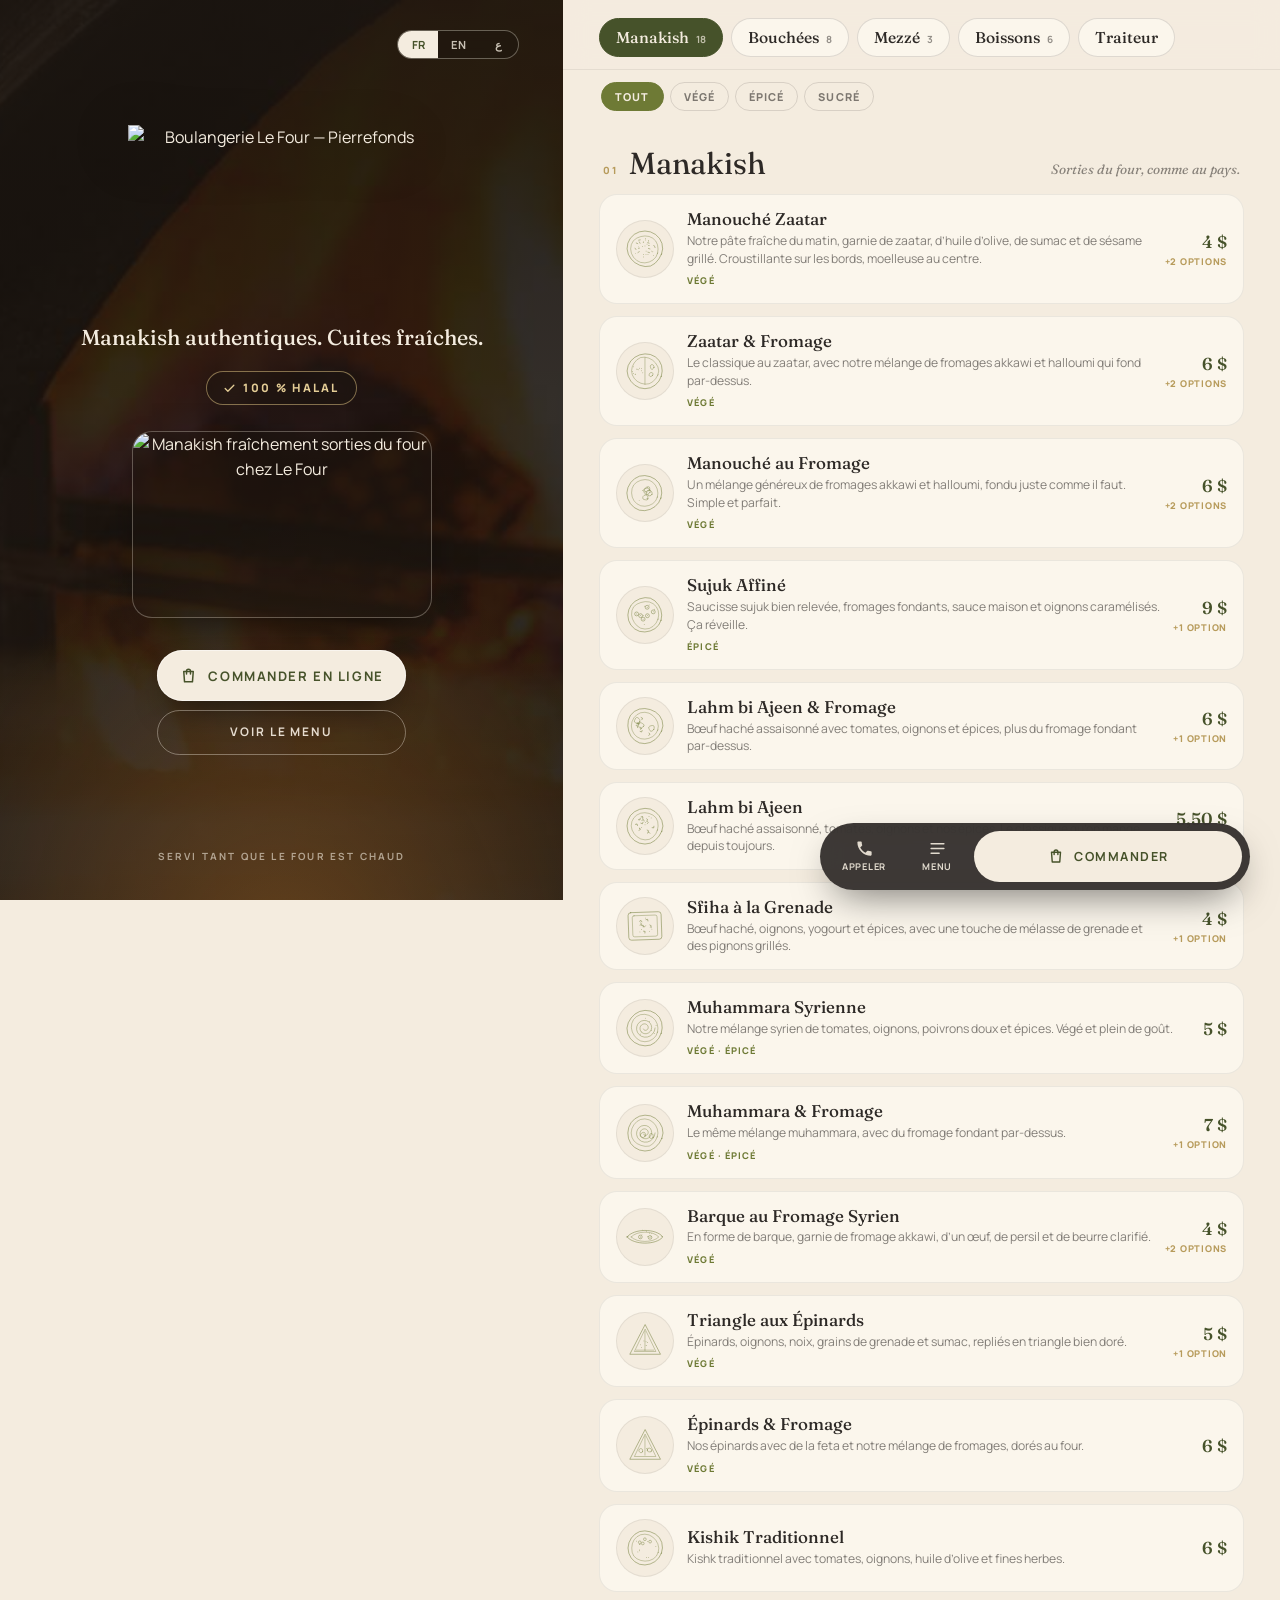
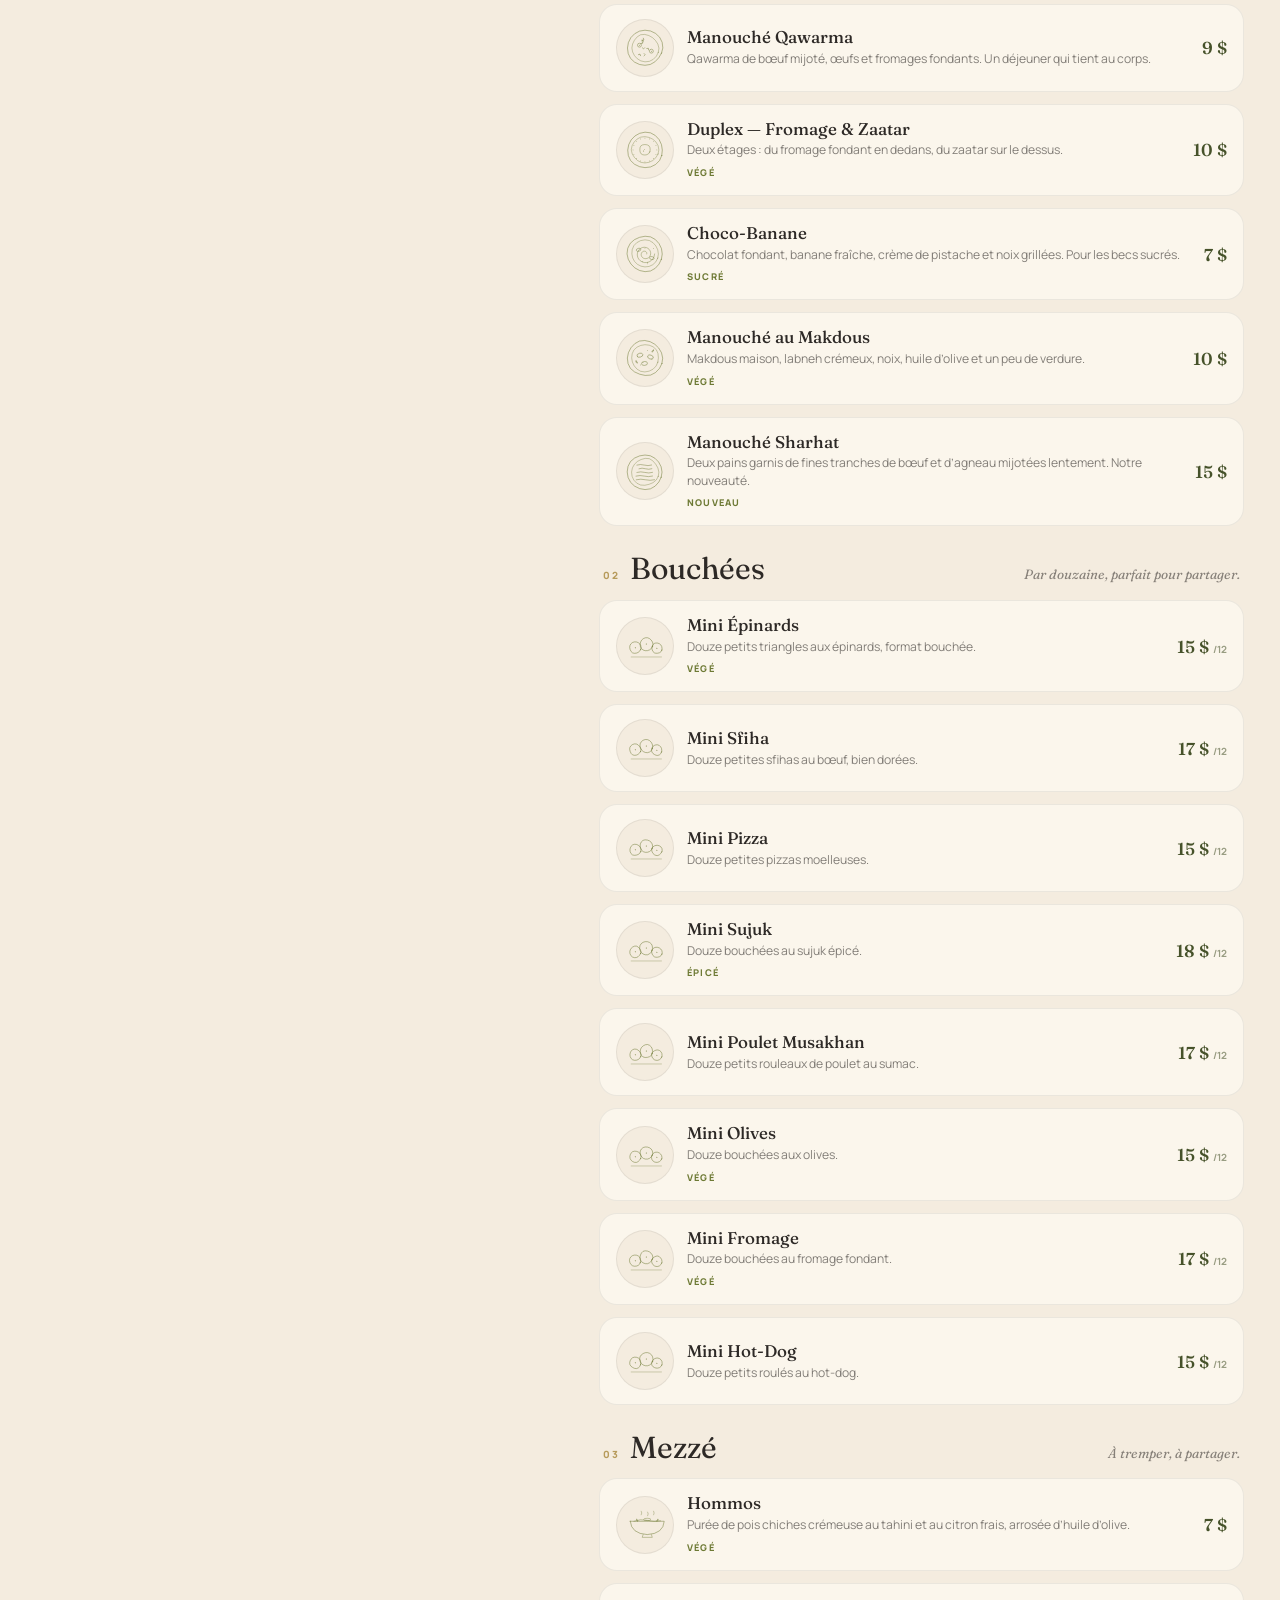
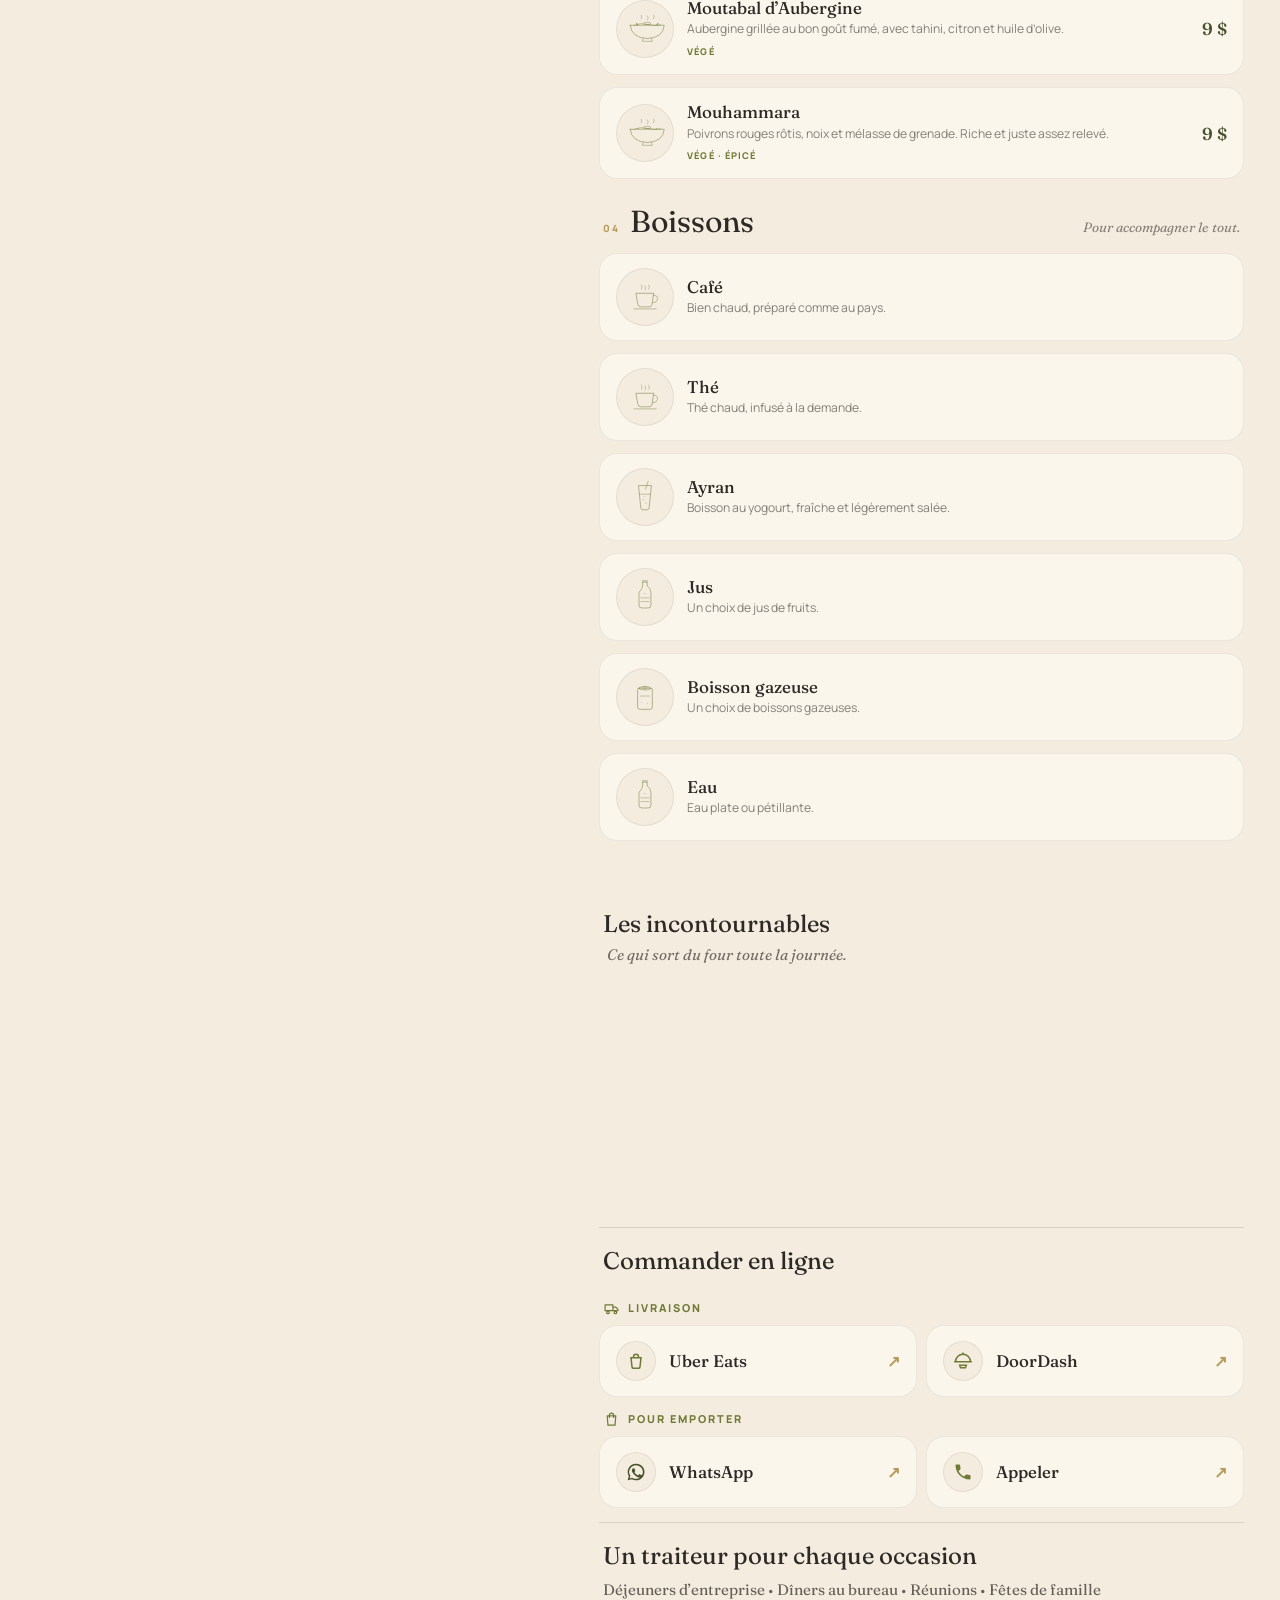
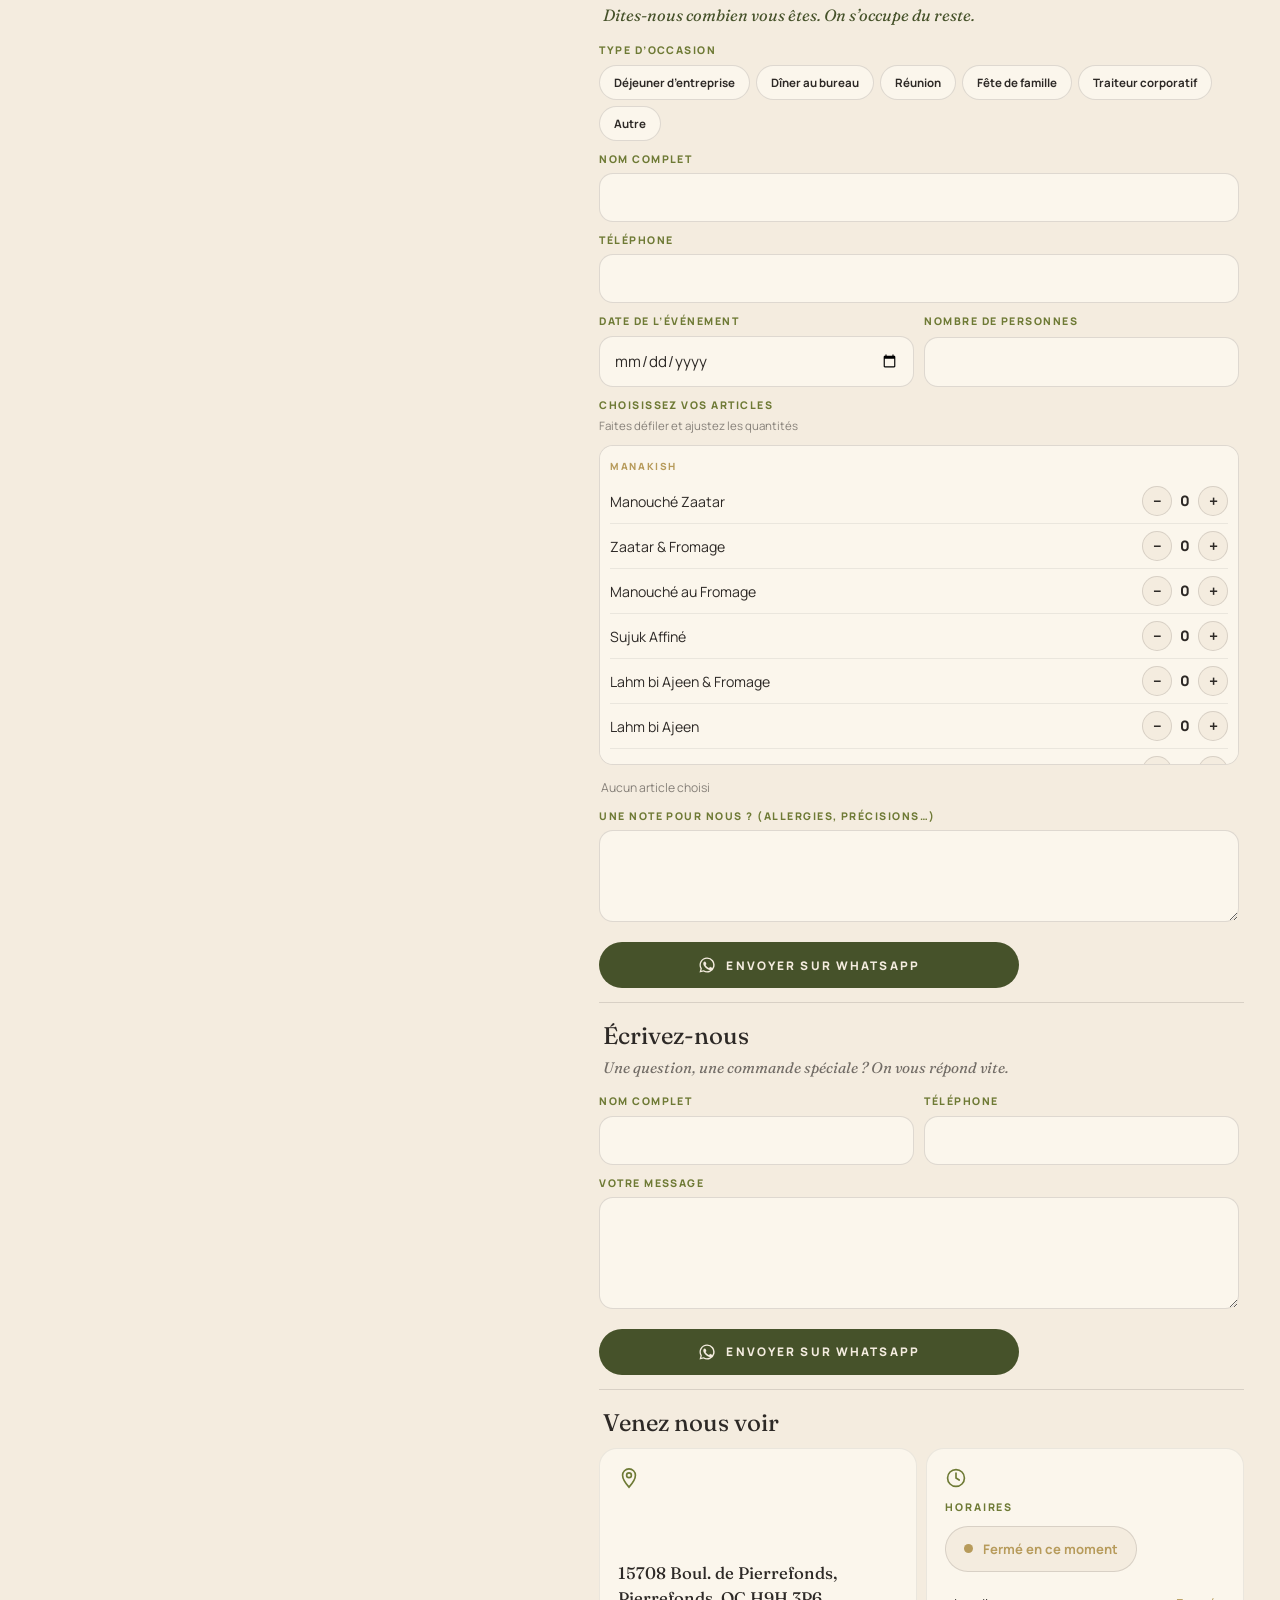
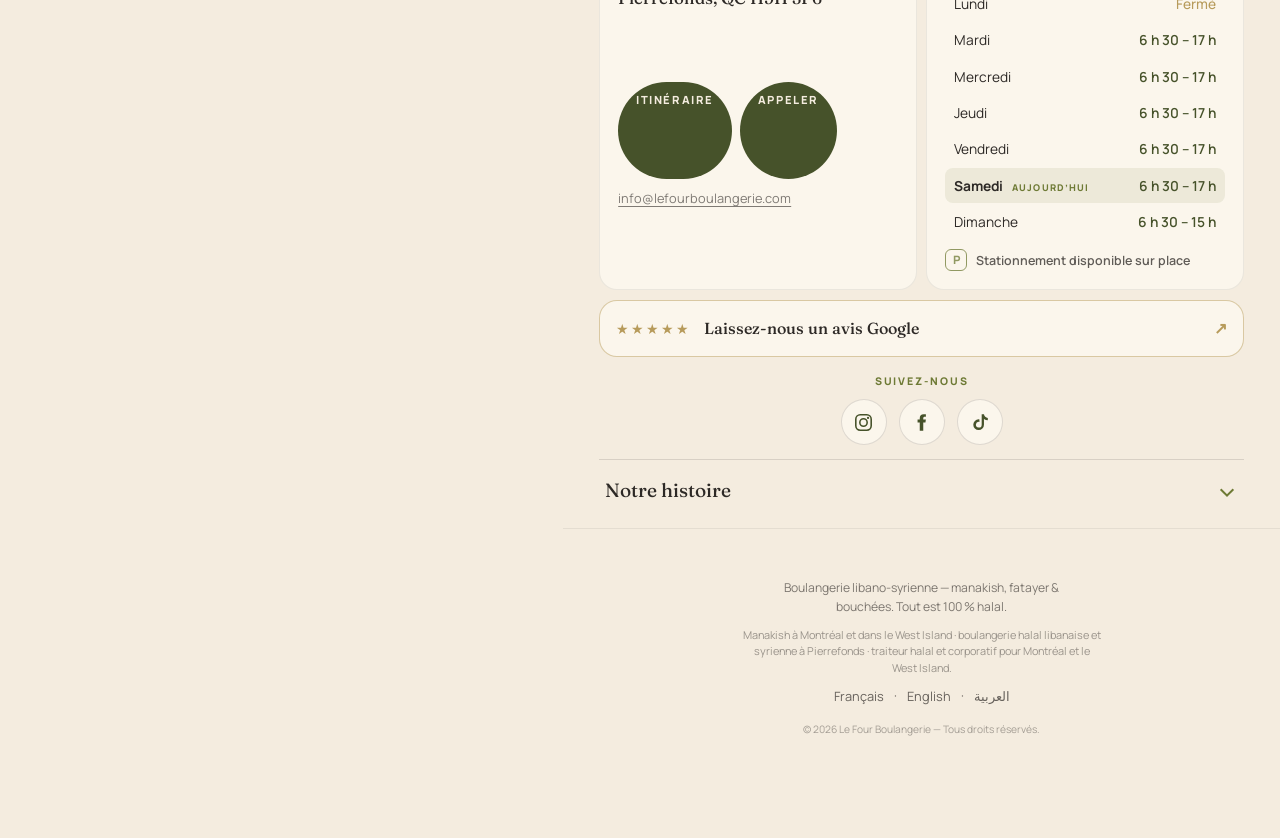
==== index.html @ df81ad2e "Meta Business domain-verification tag in the served HTML Meme regle que Search Console : Meta refuse" ====
<!DOCTYPE html>
<html lang="fr" dir="ltr">
<head>
  <meta charset="UTF-8">
  <meta name="viewport" content="width=device-width, initial-scale=1.0, viewport-fit=cover">
  <title>Le Four — Boulangerie libanaise-syrienne à Pierrefonds | Manakish &amp; traiteur halal</title>
  <meta name="description" content="Boulangerie Le Four à Pierrefonds (West Island, Montréal) : manakish, fatayer, bouchées et mezzé 100 % halal, faits frais chaque matin. Livraison, pour emporter et service traiteur.">
  <meta name="keywords" content="Manakish Montreal, Manakish West Island, Halal bakery Montreal, Lebanese bakery Pierrefonds, Syrian bakery Montreal, Halal catering Montreal, Corporate catering West Island, boulangerie Pierrefonds, manakish Montréal, fatayer, traiteur libanais Montréal, Le Four">
  <!-- Search Console : la balise doit etre dans le HTML servi. Google ne
       lit pas celle que analytics.js ajoute apres le chargement, donc le
       champ du tableau de bord seul ne suffit pas a la verification. -->
  <meta name="google-site-verification" content="_HxnB2QUlFqgjOn_-85fN-OSNOaRL5X5xx-gVhT_ZiU">
  <!-- Meta Business : meme regle que Search Console, la balise doit etre
       dans le HTML servi (Meta refuse une balise ajoutee par JavaScript). -->
  <meta name="facebook-domain-verification" content="uht2gpt8ka6ha6gbbum2ibsple36bp">
  <link rel="canonical" href="https://lefourboulangerie.com/">
  <link rel="alternate" hreflang="fr-CA" href="https://lefourboulangerie.com/">
  <link rel="alternate" hreflang="en-CA" href="https://lefourboulangerie.com/en">
  <link rel="alternate" hreflang="ar" href="https://lefourboulangerie.com/ar">
  <link rel="alternate" hreflang="x-default" href="https://lefourboulangerie.com/">

  <!-- Open Graph / partage social (WhatsApp, Facebook, Messenger…) -->
  <meta property="og:type" content="restaurant.restaurant">
  <meta property="og:site_name" content="Boulangerie Le Four">
  <meta property="og:locale" content="fr_CA">
  <meta property="og:locale:alternate" content="en_CA">
  <meta property="og:locale:alternate" content="ar_AR">
  <meta property="og:url" content="https://lefourboulangerie.com/">
  <meta property="og:title" content="Le Four — Boulangerie libanaise-syrienne à Pierrefonds">
  <meta property="og:description" content="Manakish, fatayer et bouchées 100 % halal, faits frais chaque matin. Livraison, pour emporter et traiteur.">
  <meta property="og:image" content="https://lefourboulangerie.com/assets/og-cover.jpg">
  <meta property="og:image:width" content="1200">
  <meta property="og:image:height" content="630">
  <meta property="og:image:alt" content="Boulangerie Le Four — Pierrefonds">
  <meta name="twitter:card" content="summary_large_image">
  <meta name="twitter:title" content="Le Four — Boulangerie libanaise-syrienne à Pierrefonds">
  <meta name="twitter:description" content="Manakish, fatayer et bouchées 100 % halal. Livraison, pour emporter et traiteur.">
  <meta name="twitter:image" content="https://lefourboulangerie.com/assets/og-cover.jpg">

  <meta name="theme-color" content="#211B16">
  <link rel="icon" type="image/png" href="assets/logo_rollpin.png">
  <link rel="apple-touch-icon" href="assets/logo_rollpin.png">
  <link rel="preconnect" href="https://fonts.googleapis.com">
  <link rel="preconnect" href="https://fonts.gstatic.com" crossorigin>
  <link rel="preload" as="image" href="assets/tex_fire.jpg" fetchpriority="high">
  <link rel="preload" as="style" href="https://fonts.googleapis.com/css2?family=Fraunces:ital,opsz,wght@0,9..144,340..600;1,9..144,340..500&family=Manrope:wght@400;600;800&display=optional">
  <link id="fontLatin" rel="stylesheet" media="print" onload="this.media='all'" href="https://fonts.googleapis.com/css2?family=Fraunces:ital,opsz,wght@0,9..144,340..600;1,9..144,340..500&family=Manrope:wght@400;600;800&display=optional">
  <noscript><link rel="stylesheet" href="https://fonts.googleapis.com/css2?family=Fraunces:ital,opsz,wght@0,9..144,340..600;1,9..144,340..500&family=Manrope:wght@400;600;800&display=optional"></noscript>
  <link rel="stylesheet" href="css/style.css">

  <!-- Données structurées — commerce local (Google Business Profile) -->
  <script type="application/ld+json" id="ldBusiness">
  {
    "@context": "https://schema.org",
    "@type": "Bakery",
    "@id": "https://lefourboulangerie.com/#business",
    "name": "Boulangerie Le Four",
    "alternateName": "Bakery Le Four",
    "description": "Boulangerie libanaise-syrienne à Pierrefonds : manakish, fatayer, bouchées et mezzé 100 % halal.",
    "url": "https://lefourboulangerie.com/",
    "telephone": "+1-514-624-3330",
    "email": "info@lefourboulangerie.com",
    "image": "https://lefourboulangerie.com/assets/og-cover.jpg",
    "logo": "https://lefourboulangerie.com/assets/logo_full.png",
    "priceRange": "$",
    "keywords": "Manakish Montreal, Manakish West Island, Halal bakery Montreal, Lebanese bakery Pierrefonds, Syrian bakery Montreal, Halal catering Montreal, Corporate catering West Island",
    "servesCuisine": ["Lebanese", "Syrian", "Middle Eastern", "Bakery"],
    "currenciesAccepted": "CAD",
    "address": {
      "@type": "PostalAddress",
      "streetAddress": "15708 Boulevard de Pierrefonds",
      "addressLocality": "Pierrefonds",
      "addressRegion": "QC",
      "postalCode": "H9H 3P6",
      "addressCountry": "CA"
    },
    "areaServed": [
      { "@type": "City", "name": "Pierrefonds" },
      { "@type": "Place", "name": "West Island" },
      { "@type": "City", "name": "Montréal" }
    ],
    "openingHoursSpecification": [
      { "@type": "OpeningHoursSpecification", "dayOfWeek": ["Tuesday","Wednesday","Thursday","Friday","Saturday"], "opens": "06:30", "closes": "17:00" },
      { "@type": "OpeningHoursSpecification", "dayOfWeek": ["Sunday"], "opens": "06:30", "closes": "15:00" }
    ],
    "hasMenu": "https://lefourboulangerie.com/",
    "sameAs": [
      "https://www.instagram.com/lefourboulangerie/",
      "https://www.facebook.com/boulangerielefour/",
      "https://www.tiktok.com/@lefourboulangerie"
    ]
  }
  </script>

  <script src="js/analytics.js" defer></script>
</head>
<body data-lang="fr">

  <div class="app">

    <!-- ═══════ the oven cover ═══════ -->
    <aside class="cover">
      <div class="cover-bg" aria-hidden="true"></div>
      <div class="embers" aria-hidden="true">
        <i></i><i></i><i></i><i></i><i></i><i></i><i></i><i></i><i></i><i></i><i></i><i></i><i></i><i></i>
      </div>
      <div class="cover-top">
        <span></span>
        <div class="lang-switch" role="group" aria-label="Langue">
          <button data-setlang="fr" class="is-active" lang="fr">FR</button>
          <button data-setlang="en" lang="en">EN</button>
          <button data-setlang="ar" lang="ar">ع</button>
        </div>
      </div>
      <div class="cover-main">
        <h1 class="visually-hidden">Boulangerie Le Four — manakish et fatayer halal à Pierrefonds, West Island (Montréal)</h1>
        <img src="/_vercel/image?url=%2Fassets%2Flogo_full_ivory.png&w=400&q=80" srcset="/_vercel/image?url=%2Fassets%2Flogo_full_ivory.png&w=256&q=80 256w, /_vercel/image?url=%2Fassets%2Flogo_full_ivory.png&w=400&q=80 400w, /_vercel/image?url=%2Fassets%2Flogo_full_ivory.png&w=640&q=80 640w" sizes="(min-width: 1334px) 320px, (min-width: 1020px) 24vw, (min-width: 404px) 210px, 52vw" alt="Boulangerie Le Four — Pierrefonds" class="cover-logo" width="660" height="381" fetchpriority="high" decoding="async">

        <!-- la promesse, juste sous le rouleau du logo -->
        <p class="hero-line1" data-i18n="heroTag1">Manakish authentiques. Cuites fraîches.</p>
        <p class="halal"><svg viewBox="0 0 24 24" aria-hidden="true"><path d="M20 6L9 17l-5-5" fill="none" stroke="currentColor" stroke-width="2.4" stroke-linecap="round" stroke-linejoin="round"/></svg><span data-i18n="heroTag2">100 % halal</span></p>

        <!-- les manakish qui sortent du four -->
        <figure class="hero-shot" id="heroShot">
          <img id="heroShotImg" alt="Manakish fraîchement sorties du four chez Le Four" loading="eager" decoding="async">
        </figure>

        <div class="cover-btns">
          <button type="button" class="cta cta--primary" id="orderOpen">
            <svg viewBox="0 0 24 24" aria-hidden="true"><path d="M6 7h12l-1 13H7L6 7z" fill="none" stroke="currentColor" stroke-width="1.9" stroke-linejoin="round"/><path d="M9.5 10V6.5a2.5 2.5 0 0 1 5 0V10" fill="none" stroke="currentColor" stroke-width="1.9" stroke-linecap="round"/></svg>
            <b data-i18n="orderOnline">Commander en ligne</b>
          </button>
          <a href="#menu" class="cta cta--quiet" data-track="view_menu">
            <b data-i18n="viewMenu">Voir le menu</b>
          </a>
        </div>
      </div>
      <div class="cover-foot">
        <img src="/_vercel/image?url=%2Fassets%2Flogo_rollpin_ivory.png&w=256&q=80" srcset="/_vercel/image?url=%2Fassets%2Flogo_rollpin_ivory.png&w=128&q=80 128w, /_vercel/image?url=%2Fassets%2Flogo_rollpin_ivory.png&w=256&q=80 256w" sizes="107px" alt="" class="cover-pin" width="420" height="55" loading="lazy" decoding="async">
        <p data-i18n="carteNote">Servi tant que le four est chaud</p>
      </div>
    </aside>

    <!-- ═══════ menu panel ═══════ -->
    <div class="panel">
      <nav class="tabs" id="tabs" aria-label="Catégories"></nav>
      <div class="filters" id="filters" role="group" aria-label="Filtres"></div>
      <main id="menu"></main>

    <!-- ═══════ photos appétissantes (accueil) ═══════ -->
    <section class="featured" id="featured">
      <h2 class="sec-title" data-i18n="featuredTitle">Les incontournables</h2>
      <p class="cat-note" data-i18n="featuredSub">Ce qui sort du four toute la journée.</p>
      <div class="feat-strip" id="featStrip"></div>
    </section>

    <!-- ═══════ order / delivery ═══════ -->
    <section class="order" id="order">
      <h2 class="sec-title" data-i18n="orderTitle">Commander en ligne</h2>
      <p class="og-label"><svg viewBox="0 0 24 24" aria-hidden="true"><path d="M3 7h11v8H3zM14 10h4l3 3v2h-7z" fill="none" stroke="currentColor" stroke-width="1.7" stroke-linejoin="round"/><circle cx="7" cy="17.5" r="1.8" fill="none" stroke="currentColor" stroke-width="1.7"/><circle cx="17.5" cy="17.5" r="1.8" fill="none" stroke="currentColor" stroke-width="1.7"/></svg><span data-i18n="delivery">Livraison</span></p>
      <div class="order-grid">
        <a class="obtn" id="lnkUber" target="_blank" rel="noopener" data-track="uber_eats_click">
          <span class="obtn-ic" aria-hidden="true"><svg viewBox="0 0 24 24"><path d="M6 8h12l-1.2 11a2 2 0 0 1-2 1.8H9.2a2 2 0 0 1-2-1.8L6 8z" fill="none" stroke="currentColor" stroke-width="1.8"/><path d="M9 8V7a3 3 0 0 1 6 0v1" fill="none" stroke="currentColor" stroke-width="1.8"/></svg></span>
          <b>Uber Eats</b><i class="obtn-arrow" aria-hidden="true">↗</i>
        </a>
        <a class="obtn" id="lnkDD" target="_blank" rel="noopener" data-track="doordash_click">
          <span class="obtn-ic" aria-hidden="true"><svg viewBox="0 0 24 24"><path d="M3 13a9 9 0 0 1 18 0" fill="none" stroke="currentColor" stroke-width="1.8"/><path d="M2 13h20M12 4v-1.5M8 17h8l-1 3H9l-1-3z" fill="none" stroke="currentColor" stroke-width="1.8" stroke-linecap="round"/></svg></span>
          <b>DoorDash</b><i class="obtn-arrow" aria-hidden="true">↗</i>
        </a>
      </div>
      <p class="og-label"><svg viewBox="0 0 24 24" aria-hidden="true"><path d="M6 7h12l-1 13H7L6 7z" fill="none" stroke="currentColor" stroke-width="1.7" stroke-linejoin="round"/><path d="M9 10V6a3 3 0 0 1 6 0v4" fill="none" stroke="currentColor" stroke-width="1.7"/></svg><span data-i18n="pickup">Pour emporter</span></p>
      <div class="order-grid">
        <a class="obtn obtn--wa" id="lnkWA" target="_blank" rel="noopener" data-track="whatsapp_click">
          <span class="obtn-ic" aria-hidden="true"><svg viewBox="0 0 24 24"><path d="M12 2a10 10 0 0 0-8.65 15L2 22l5.15-1.35A10 10 0 1 0 12 2zm0 1.8a8.2 8.2 0 1 1-4.19 15.25l-.3-.18-3.12.82.83-3.04-.19-.31A8.2 8.2 0 0 1 12 3.8zM8.9 7.4c-.2 0-.52.07-.79.36-.27.29-1.04 1.02-1.04 2.49 0 1.47 1.07 2.89 1.22 3.09.15.2 2.11 3.22 5.11 4.51 2.49 1.07 3 .86 3.54.81.54-.05 1.74-.71 1.99-1.4.25-.69.25-1.28.17-1.4-.07-.12-.27-.2-.57-.35-.3-.15-1.74-.86-2.01-.96-.27-.1-.47-.15-.67.15-.2.3-.77.96-.94 1.16-.17.2-.35.22-.65.07-.3-.15-1.25-.46-2.38-1.47a8.9 8.9 0 0 1-1.65-2.05c-.17-.3-.02-.46.13-.61.13-.13.3-.35.45-.52.15-.17.2-.3.3-.5.1-.2.05-.37-.02-.52-.07-.15-.66-1.61-.91-2.2-.24-.58-.49-.5-.67-.51l-.51-.01z" fill="currentColor"/></svg></span>
          <b>WhatsApp</b><i class="obtn-arrow" aria-hidden="true">↗</i>
        </a>
        <a class="obtn" id="lnkCall2" data-track="call_click">
          <span class="obtn-ic" aria-hidden="true"><svg viewBox="0 0 24 24"><path d="M6.62 10.79c1.44 2.83 3.76 5.14 6.59 6.59l2.2-2.2c.27-.27.67-.36 1.02-.24 1.12.37 2.33.57 3.57.57.55 0 1 .45 1 1V20c0 .55-.45 1-1 1-9.39 0-17-7.61-17-17 0-.55.45-1 1-1h3.5c.55 0 1 .45 1 1 0 1.25.2 2.45.57 3.57.11.35.03.74-.25 1.02l-2.2 2.2z" fill="currentColor"/></svg></span>
          <b data-i18n="call">Appeler</b><i class="obtn-arrow" aria-hidden="true">↗</i>
        </a>
      </div>
    </section>

    <!-- ═══════ catering / traiteur ═══════ -->
    <section class="catering" id="catering" data-key="catering">
      <h2 class="sec-title" data-i18n="cateringHead">Un traiteur pour chaque occasion</h2>
      <p class="cat-line" data-i18n="cateringLine">Déjeuners d’entreprise • Dîners au bureau • Réunions • Fêtes de famille</p>
      <p class="cat-size" data-i18n="cateringSize">Dites-nous combien vous êtes. On s’occupe du reste.</p>
      <form class="cform" id="cateringForm">
        <div class="cfield">
          <span data-i18n="fOccasion">Type d’occasion</span>
          <div class="occ" id="occPick" role="group"></div>
          <input type="hidden" name="occasion" id="occValue">
        </div>
        <label class="cfield"><span data-i18n="fName">Nom complet</span>
          <input type="text" name="name" autocomplete="name" required></label>
        <label class="cfield"><span data-i18n="fPhone">Téléphone</span>
          <input type="tel" name="phone" autocomplete="tel" required></label>
        <div class="cform-row">
          <label class="cfield"><span data-i18n="fDate">Date de l’événement</span>
            <input type="date" name="date" required></label>
          <label class="cfield"><span data-i18n="fGuests">Nombre de personnes</span>
            <input type="number" name="guests" min="1" inputmode="numeric" required></label>
        </div>
        <div class="cfield">
          <span data-i18n="fItems">Choisissez vos articles</span>
          <p class="pick-hint" data-i18n="fPickHint">Faites défiler et ajustez les quantités</p>
          <div class="picker" id="cateringPicker"></div>
          <p class="pick-sum" id="pickSummary" data-i18n="cartEmpty">Aucun article choisi</p>
        </div>
        <label class="cfield"><span data-i18n="fNote">Une note pour nous ?</span>
          <textarea name="details" rows="3"></textarea></label>
        <button type="submit" class="btn-block cform-send">
          <svg viewBox="0 0 24 24" aria-hidden="true"><path d="M12 2a10 10 0 0 0-8.65 15L2 22l5.15-1.35A10 10 0 1 0 12 2zm0 1.8a8.2 8.2 0 1 1-4.19 15.25l-.3-.18-3.12.82.83-3.04-.19-.31A8.2 8.2 0 0 1 12 3.8zM8.9 7.4c-.2 0-.52.07-.79.36-.27.29-1.04 1.02-1.04 2.49 0 1.47 1.07 2.89 1.22 3.09.15.2 2.11 3.22 5.11 4.51 2.49 1.07 3 .86 3.54.81.54-.05 1.74-.71 1.99-1.4.25-.69.25-1.28.17-1.4-.07-.12-.27-.2-.57-.35-.3-.15-1.74-.86-2.01-.96-.27-.1-.47-.15-.67.15-.2.3-.77.96-.94 1.16-.17.2-.35.22-.65.07-.3-.15-1.25-.46-2.38-1.47a8.9 8.9 0 0 1-1.65-2.05c-.17-.3-.02-.46.13-.61.13-.13.3-.35.45-.52.15-.17.2-.3.3-.5.1-.2.05-.37-.02-.52-.07-.15-.66-1.61-.91-2.2-.24-.58-.49-.5-.67-.51l-.51-.01z" fill="currentColor"/></svg>
          <span data-i18n="fSend">Envoyer sur WhatsApp</span>
        </button>
      </form>
    </section>

    <!-- ═══════ formulaire de contact ═══════ -->
    <section class="contactform" id="message">
      <h2 class="sec-title" data-i18n="msgTitle">Écrivez-nous</h2>
      <p class="cat-note" data-i18n="msgSub">Une question, une commande spéciale&nbsp;? On vous répond vite.</p>
      <form class="cform" id="contactForm">
        <div class="cform-row">
          <label class="cfield"><span data-i18n="fName">Nom complet</span>
            <input type="text" name="name" autocomplete="name" required></label>
          <label class="cfield"><span data-i18n="fPhone">Téléphone</span>
            <input type="tel" name="phone" autocomplete="tel" required></label>
        </div>
        <label class="cfield"><span data-i18n="fMessage">Votre message</span>
          <textarea name="message" rows="4" required></textarea></label>
        <button type="submit" class="btn-block cform-send">
          <svg viewBox="0 0 24 24" aria-hidden="true"><path d="M12 2a10 10 0 0 0-8.65 15L2 22l5.15-1.35A10 10 0 1 0 12 2zm0 1.8a8.2 8.2 0 1 1-4.19 15.25l-.3-.18-3.12.82.83-3.04-.19-.31A8.2 8.2 0 0 1 12 3.8zM8.9 7.4c-.2 0-.52.07-.79.36-.27.29-1.04 1.02-1.04 2.49 0 1.47 1.07 2.89 1.22 3.09.15.2 2.11 3.22 5.11 4.51 2.49 1.07 3 .86 3.54.81.54-.05 1.74-.71 1.99-1.4.25-.69.25-1.28.17-1.4-.07-.12-.27-.2-.57-.35-.3-.15-1.74-.86-2.01-.96-.27-.1-.47-.15-.67.15-.2.3-.77.96-.94 1.16-.17.2-.35.22-.65.07-.3-.15-1.25-.46-2.38-1.47a8.9 8.9 0 0 1-1.65-2.05c-.17-.3-.02-.46.13-.61.13-.13.3-.35.45-.52.15-.17.2-.3.3-.5.1-.2.05-.37-.02-.52-.07-.15-.66-1.61-.91-2.2-.24-.58-.49-.5-.67-.51l-.51-.01z" fill="currentColor"/></svg>
          <span data-i18n="fSend">Envoyer sur WhatsApp</span>
        </button>
      </form>
    </section>

    <!-- ═══════ contact ═══════ -->
    <section class="contact" id="contact">
      <h2 class="sec-title" data-i18n="contactTitle">Nous trouver</h2>
      <div class="contact-grid">
        <div class="c-card">
          <svg class="c-ic" viewBox="0 0 24 24" aria-hidden="true"><path d="M12 2C8.13 2 5 5.13 5 9c0 5.25 7 13 7 13s7-7.75 7-13c0-3.87-3.13-7-7-7z" fill="none" stroke="currentColor" stroke-width="1.8"/><circle cx="12" cy="9" r="2.6" fill="none" stroke="currentColor" stroke-width="1.8"/></svg>
          <p class="c-addr" id="cAddr">15708 Boul. de Pierrefonds, Pierrefonds, QC H9H 3P6</p>
          <div class="c-actions">
            <a class="cbtn" id="cMaps" target="_blank" rel="noopener" data-track="directions_click" data-i18n="directions">Itinéraire</a>
            <a class="cbtn" id="cCall" data-track="call_click"><span data-i18n="call">Appeler</span></a>
          </div>
          <a class="c-mail" id="cMail" data-track="email_click">info@lefourboulangerie.com</a>
        </div>
        <div class="c-card">
          <svg class="c-ic" viewBox="0 0 24 24" aria-hidden="true"><circle cx="12" cy="12" r="9.2" fill="none" stroke="currentColor" stroke-width="1.8"/><path d="M12 6.5V12l3.5 2.2" fill="none" stroke="currentColor" stroke-width="1.8" stroke-linecap="round"/></svg>
          <p class="c-label" data-i18n="hoursTitle">Horaires</p>
          <p class="status" id="statusBadge"><i class="status-dot" aria-hidden="true"></i><b id="statusLabel">…</b></p>
          <div class="hours" id="hoursList"></div>
          <p class="park"><span class="park-p" aria-hidden="true">P</span><span data-i18n="parking">Stationnement disponible sur place</span></p>
        </div>
      </div>
      <a class="gbtn" id="lnkReview" target="_blank" rel="noopener" data-track="review_click">
        <span class="gbtn-stars" aria-hidden="true">★★★★★</span>
        <b data-i18n="reviewCta">Laissez-nous un avis Google</b>
        <i class="obtn-arrow" aria-hidden="true">↗</i>
      </a>
      <div class="socials">
        <p class="c-label" data-i18n="follow">Suivez-nous</p>
        <div class="soc-row">
          <a class="soc" id="socIG" target="_blank" rel="noopener" data-track="social_instagram" aria-label="Instagram">
            <svg viewBox="0 0 24 24"><rect x="3.2" y="3.2" width="17.6" height="17.6" rx="5" fill="none" stroke="currentColor" stroke-width="1.8"/><circle cx="12" cy="12" r="4.2" fill="none" stroke="currentColor" stroke-width="1.8"/><circle cx="17.2" cy="6.8" r="1.3" fill="currentColor"/></svg>
          </a>
          <a class="soc" id="socFB" target="_blank" rel="noopener" data-track="social_facebook" aria-label="Facebook">
            <svg viewBox="0 0 24 24"><path d="M14 8.5V7c0-.8.7-1.5 1.5-1.5H17V2.5h-2.5A4.5 4.5 0 0 0 10 7v1.5H7.5V12H10v9.5h4V12h2.5l.5-3.5H14z" fill="currentColor"/></svg>
          </a>
          <a class="soc" id="socTT" target="_blank" rel="noopener" data-track="social_tiktok" aria-label="TikTok">
            <svg viewBox="0 0 24 24"><path d="M14.5 2.5h2.6a5.6 5.6 0 0 0 4.4 4.3v2.7a8.2 8.2 0 0 1-4.4-1.4v6.4a6.1 6.1 0 1 1-6.1-6.1c.3 0 .6 0 .9.1v2.8a3.3 3.3 0 1 0 2.6 3.2V2.5z" fill="currentColor"/></svg>
          </a>
        </div>
      </div>
    </section>

    <!-- ═══════ galerie ═══════ -->
    <section class="gallery" id="gallery" hidden>
      <h2 class="sec-title" data-i18n="galleryTitle">Chez nous</h2>
      <p class="cat-note" data-i18n="gallerySub">Quelques images de la boulangerie.</p>
      <div class="gal-strip" id="galStrip"></div>
    </section>

    <!-- ═══════ story (collapsible) + footer ═══════ -->
    <section class="story">
      <button class="story-toggle" id="storyToggle" aria-expanded="false">
        <span class="story-label">
          <b data-i18n="storyTitle">Notre histoire</b>
        </span>
        <i class="story-chev" aria-hidden="true"></i>
      </button>
      <div class="story-body" id="storyBody">
        <div class="story-inner">
          <figure class="story-arch"><img src="assets/tex_fire.jpg" alt="Boulangerie Le Four — Pierrefonds" width="820" height="795" loading="lazy" decoding="async"></figure>
          <p data-i18n="story1"></p>
          <p data-i18n="story2"></p>
          <blockquote class="story-quote" data-i18n="quote">« Pétri de tradition. Servi avec élégance. »</blockquote>
        </div>
      </div>
    </section>

    <footer class="foot">
      <img src="/_vercel/image?url=%2Fassets%2Flogo_rollpin.png&w=256&q=80" srcset="/_vercel/image?url=%2Fassets%2Flogo_rollpin.png&w=128&q=80 128w, /_vercel/image?url=%2Fassets%2Flogo_rollpin.png&w=256&q=80 256w" sizes="107px" alt="" class="foot-pin" width="420" height="55" loading="lazy" decoding="async">
      <p class="foot-line" data-i18n="footerLine">Boulangerie libano-syrienne — manakish, fatayer &amp; bouchées. Tout est 100 % halal.</p>
      <p class="foot-seo" data-i18n="seoLine">Manakish à Montréal et dans le West Island · boulangerie halal libanaise et syrienne à Pierrefonds · traiteur halal et corporatif pour Montréal et le West Island.</p>
      <div class="foot-langs">
        <button data-setlang="fr">Français</button><span>·</span>
        <button data-setlang="en">English</button><span>·</span>
        <button data-setlang="ar" lang="ar">العربية</button>
      </div>
      <p class="foot-copy">© 2026 Le Four Boulangerie — <span data-i18n="rights">Tous droits réservés.</span></p>
    </footer>

    </div><!-- /.panel -->

  </div>

  <!-- ═══════ bottom sheet ═══════ -->
  <!-- ═══════ barre d’action toujours visible ═══════ -->
  <div class="sticky-bar" id="stickyBar">
    <a class="sb-btn sb-call" id="sbCall" aria-label="Appeler">
      <svg viewBox="0 0 24 24" aria-hidden="true"><path d="M6.62 10.79c1.44 2.83 3.76 5.14 6.59 6.59l2.2-2.2c.27-.27.67-.36 1.02-.24 1.12.37 2.33.57 3.57.57.55 0 1 .45 1 1V20c0 .55-.45 1-1 1-9.39 0-17-7.61-17-17 0-.55.45-1 1-1h3.5c.55 0 1 .45 1 1 0 1.25.2 2.45.57 3.57.11.35.03.74-.25 1.02l-2.2 2.2z" fill="currentColor"/></svg>
      <span data-i18n="stickyCall">Appeler</span>
    </a>
    <a class="sb-btn sb-menu" href="#menu" data-track="view_menu">
      <svg viewBox="0 0 24 24" aria-hidden="true"><path d="M4 6h16M4 12h16M4 18h10" fill="none" stroke="currentColor" stroke-width="2" stroke-linecap="round"/></svg>
      <span data-i18n="stickyMenu">Menu</span>
    </a>
    <button type="button" class="sb-order" id="sbOrder">
      <svg viewBox="0 0 24 24" aria-hidden="true"><path d="M6 7h12l-1 13H7L6 7z" fill="none" stroke="currentColor" stroke-width="1.9" stroke-linejoin="round"/><path d="M9.5 10V6.5a2.5 2.5 0 0 1 5 0V10" fill="none" stroke="currentColor" stroke-width="1.9" stroke-linecap="round"/></svg>
      <b data-i18n="stickyOrder">Commander</b>
      <i class="sb-count" id="sbCount" hidden>0</i>
    </button>
  </div>

  <!-- ═══════ panier ═══════ -->
  <div id="cart" aria-hidden="true" role="dialog" aria-modal="true">
    <div class="sheet-veil" data-cclose></div>
    <div class="sheet-card cart-card">
      <div class="sheet-grab" data-cclose><i></i></div>
      <div class="sheet-scroll">
        <h3 class="sheet-name" data-i18n="cartTitle">Ma commande</h3>
        <p class="cart-empty" id="cartEmpty" data-i18n="cartEmpty">Votre commande est vide.</p>
        <div class="cart-list" id="cartList"></div>
        <div class="cart-foot" id="cartFoot" hidden>
          <label class="cfield cart-note"><span data-i18n="cartNote">Une note pour la boulangerie ?</span>
            <textarea id="cartNote" rows="2"></textarea></label>
          <p class="cart-total"><span data-i18n="cartTotal">Total</span><b id="cartTotal">—</b></p>
          <p class="cart-hint" data-i18n="cartHint">On confirme tout par WhatsApp avant de préparer.</p>
          <button class="btn-block" id="cartSend">
            <svg viewBox="0 0 24 24" aria-hidden="true"><path d="M12 2a10 10 0 0 0-8.65 15L2 22l5.15-1.35A10 10 0 1 0 12 2zm0 1.8a8.2 8.2 0 1 1-4.19 15.25l-.3-.18-3.12.82.83-3.04-.19-.31A8.2 8.2 0 0 1 12 3.8z" fill="currentColor"/></svg>
            <span data-i18n="cartSend">Envoyer la commande</span>
          </button>
          <button class="link-btn" id="cartClear" data-i18n="cartClear">Vider</button>
        </div>
      </div>
    </div>
  </div>

  <!-- ═══════ order chooser sheet ═══════ -->
  <div id="osheet" aria-hidden="true" role="dialog" aria-modal="true">
    <div class="sheet-veil" data-oclose></div>
    <div class="sheet-card osheet-card">
      <div class="sheet-grab" data-oclose><i></i></div>
      <div class="sheet-scroll">
        <h3 class="sheet-name" data-i18n="orderHow">Comment voulez-vous commander ?</h3>
        <div class="ochoice">
          <p class="og-label"><svg viewBox="0 0 24 24" aria-hidden="true"><path d="M3 7h11v8H3zM14 10h4l3 3v2h-7z" fill="none" stroke="currentColor" stroke-width="1.7" stroke-linejoin="round"/><circle cx="7" cy="17.5" r="1.8" fill="none" stroke="currentColor" stroke-width="1.7"/><circle cx="17.5" cy="17.5" r="1.8" fill="none" stroke="currentColor" stroke-width="1.7"/></svg><span data-i18n="delivery">Livraison</span></p>
          <div class="order-grid">
            <a class="obtn" id="osUber" target="_blank" rel="noopener" data-track="uber_eats_click"><span class="obtn-ic"><svg viewBox="0 0 24 24"><path d="M6 8h12l-1.2 11a2 2 0 0 1-2 1.8H9.2a2 2 0 0 1-2-1.8L6 8z" fill="none" stroke="currentColor" stroke-width="1.8"/><path d="M9 8V7a3 3 0 0 1 6 0v1" fill="none" stroke="currentColor" stroke-width="1.8"/></svg></span><b>Uber Eats</b><i class="obtn-arrow">↗</i></a>
            <a class="obtn" id="osDD" target="_blank" rel="noopener" data-track="doordash_click"><span class="obtn-ic"><svg viewBox="0 0 24 24"><path d="M3 13a9 9 0 0 1 18 0" fill="none" stroke="currentColor" stroke-width="1.8"/><path d="M2 13h20M12 4v-1.5M8 17h8l-1 3H9l-1-3z" fill="none" stroke="currentColor" stroke-width="1.8" stroke-linecap="round"/></svg></span><b>DoorDash</b><i class="obtn-arrow">↗</i></a>
          </div>
          <p class="og-label"><svg viewBox="0 0 24 24" aria-hidden="true"><path d="M6 7h12l-1 13H7L6 7z" fill="none" stroke="currentColor" stroke-width="1.7" stroke-linejoin="round"/><path d="M9 10V6a3 3 0 0 1 6 0v4" fill="none" stroke="currentColor" stroke-width="1.7"/></svg><span data-i18n="pickup">Pour emporter</span></p>
          <div class="order-grid">
            <a class="obtn obtn--wa" id="osWA" target="_blank" rel="noopener" data-track="whatsapp_click"><span class="obtn-ic"><svg viewBox="0 0 24 24"><path d="M12 2a10 10 0 0 0-8.65 15L2 22l5.15-1.35A10 10 0 1 0 12 2zm0 1.8a8.2 8.2 0 1 1-4.19 15.25l-.3-.18-3.12.82.83-3.04-.19-.31A8.2 8.2 0 0 1 12 3.8zM8.9 7.4c-.2 0-.52.07-.79.36-.27.29-1.04 1.02-1.04 2.49 0 1.47 1.07 2.89 1.22 3.09.15.2 2.11 3.22 5.11 4.51 2.49 1.07 3 .86 3.54.81.54-.05 1.74-.71 1.99-1.4.25-.69.25-1.28.17-1.4-.07-.12-.27-.2-.57-.35-.3-.15-1.74-.86-2.01-.96-.27-.1-.47-.15-.67.15-.2.3-.77.96-.94 1.16-.17.2-.35.22-.65.07-.3-.15-1.25-.46-2.38-1.47a8.9 8.9 0 0 1-1.65-2.05c-.17-.3-.02-.46.13-.61.13-.13.3-.35.45-.52.15-.17.2-.3.3-.5.1-.2.05-.37-.02-.52-.07-.15-.66-1.61-.91-2.2-.24-.58-.49-.5-.67-.51l-.51-.01z" fill="currentColor"/></svg></span><b>WhatsApp</b><i class="obtn-arrow">↗</i></a>
            <a class="obtn" id="osCall" data-track="call_click"><span class="obtn-ic"><svg viewBox="0 0 24 24"><path d="M6.62 10.79c1.44 2.83 3.76 5.14 6.59 6.59l2.2-2.2c.27-.27.67-.36 1.02-.24 1.12.37 2.33.57 3.57.57.55 0 1 .45 1 1V20c0 .55-.45 1-1 1-9.39 0-17-7.61-17-17 0-.55.45-1 1-1h3.5c.55 0 1 .45 1 1 0 1.25.2 2.45.57 3.57.11.35.03.74-.25 1.02l-2.2 2.2z" fill="currentColor"/></svg></span><b data-i18n="call">Appeler</b><i class="obtn-arrow">↗</i></a>
          </div>
        </div>
        <button class="sheet-close btn-block" data-oclose data-i18n="close">Fermer</button>
      </div>
    </div>
  </div>

  <div id="sheet" aria-hidden="true" role="dialog" aria-modal="true">
    <div class="sheet-veil" data-close></div>
    <div class="sheet-card" id="sheetCard">
      <div class="sheet-grab" id="sheetGrab"><i></i></div>
      <div class="sheet-scroll">
        <figure class="sheet-photo" id="sheetPhoto" hidden><img id="sheetPhotoImg" alt=""></figure>
        <div class="sheet-art" id="sheetArt"></div>
        <h3 class="sheet-name" id="sheetName"></h3>
        <p class="sheet-tags" id="sheetTags"></p>
        <p class="sheet-desc" id="sheetDesc"></p>
        <div class="sheet-prices" id="sheetPrices"></div>
        <button class="btn-block add-btn" id="sheetAdd">
          <svg viewBox="0 0 24 24" aria-hidden="true"><path d="M12 5v14M5 12h14" fill="none" stroke="currentColor" stroke-width="2.2" stroke-linecap="round"/></svg>
          <span data-i18n="addToCart">Ajouter</span><span class="add-choice" id="sheetAddChoice"></span>
        </button>
        <button class="sheet-close link-btn" data-close data-i18n="close">Fermer</button>
      </div>
    </div>
  </div>

  <script src="js/data.js"></script>
  <script src="js/main.js"></script>
</body>
</html>
---- css/style.css ----
/* ══════════════════════════════════════════════════════════
   LE FOUR — QR menu (mobile-first)
   ivory / olive / herbs / gold — no red.
   ══════════════════════════════════════════════════════════ */


/* métriques de repli alignées sur Fraunces/Manrope : le texte ne bouge plus
   quand la vraie police arrive (font swap) */
@font-face {
  font-family: "Fraunces-fb"; src: local("Georgia"), local("Times New Roman"), local("serif");
  size-adjust: 94%; ascent-override: 88%; descent-override: 22%; line-gap-override: 0%;
}
@font-face {
  font-family: "Manrope-fb"; src: local("Segoe UI"), local("Helvetica Neue"), local("Arial");
  size-adjust: 101%; ascent-override: 101%; descent-override: 27%; line-gap-override: 0%;
}

:root {
  --ivory:  #F4ECDF;
  --paper:  #FBF6EC;
  --ink:    #2D2926;
  --olive:  #6E7A35;
  --herbs:  #46522A;
  --gold:   #B79B5B;
  --hair:   rgba(45, 41, 38, .14);
  --hair-soft: rgba(45, 41, 38, .08);

  --serif: "Fraunces", "Fraunces-fb", "Amiri", serif;
  --sans:  "Manrope", "Manrope-fb", "IBM Plex Sans Arabic", sans-serif;
  --ease: cubic-bezier(.62, .05, .01, .99);
  --spring: cubic-bezier(.3, 1.25, .45, 1);
}

[dir="rtl"] {
  --serif: "Amiri", "Fraunces", serif;
  --sans: "IBM Plex Sans Arabic", "Manrope", sans-serif;
}

* { margin: 0; padding: 0; box-sizing: border-box; -webkit-tap-highlight-color: transparent; }

html { scroll-behavior: smooth; }

body {
  font-family: var(--sans);
  background: var(--herbs);
  color: var(--ink);
  line-height: 1.55;
  -webkit-font-smoothing: antialiased;
}

::selection { background: var(--olive); color: var(--ivory); }

img { max-width: 100%; display: block; }
a { color: inherit; text-decoration: none; }
button { font-family: inherit; background: none; border: none; color: inherit; cursor: pointer; font-size: inherit; }
[hidden] { display: none !important; }

/* titre H1 présent pour Google mais invisible : le hero doit rester épuré */
.visually-hidden {
  position: absolute !important;
  width: 1px; height: 1px;
  margin: -1px; padding: 0; border: 0;
  clip-path: inset(50%);
  overflow: hidden; white-space: nowrap;
}

/* layout: cover + panel (mobile: stacked · desktop: split) */
.app { min-height: 100svh; background: var(--ivory); }
.panel {
  position: relative;
  background: var(--ivory);
  border-radius: 22px 22px 0 0;
  margin-top: -20px;
  min-height: 60svh;
}

.kicker {
  font-size: .66rem; font-weight: 700; letter-spacing: .24em; text-transform: uppercase;
  color: var(--olive);
}
[dir="rtl"] .kicker { letter-spacing: .04em; font-size: .8rem; }

/* ── the oven cover ────────────────────────────── */
.cover {
  position: relative;
  color: var(--ivory);
  padding: calc(10px + env(safe-area-inset-top)) 18px 44px;
  display: grid; gap: 4px;
  overflow: hidden;
  isolation: isolate;
  text-align: center;
  background: #211B16;
}
.cover-bg {
  position: absolute; inset: 0; z-index: -2;
  background: url("../assets/tex_fire.jpg") center 68% / cover no-repeat;
  animation: coverGlow 7s ease-in-out infinite alternate;
}
.cover-bg::after {
  content: ""; position: absolute; inset: 0;
  background:
    radial-gradient(120% 90% at 50% 108%, rgba(255, 150, 40, .28), transparent 55%),
    linear-gradient(180deg, rgba(28, 22, 17, .88) 0%, rgba(28, 22, 17, .66) 45%, rgba(28, 22, 17, .82) 100%);
}
@keyframes coverGlow { from { transform: scale(1); } to { transform: scale(1.06); } }

/* rising embers */
.embers { position: absolute; inset: 0; z-index: -1; pointer-events: none; }
.embers i {
  position: absolute; bottom: -8px;
  width: 4px; height: 4px; border-radius: 50%;
  background: radial-gradient(circle, #F2CE7C 0%, #B79B5B 60%, transparent 75%);
  opacity: 0;
  animation: ember 5.2s linear infinite;
  filter: blur(.4px);
}
.embers i:nth-child(1)  { left: 8%;  animation-delay: 0s;    scale: .8; }
.embers i:nth-child(2)  { left: 16%; animation-delay: 2.1s;  scale: 1.2; }
.embers i:nth-child(3)  { left: 24%; animation-delay: 3.4s;  scale: .7; }
.embers i:nth-child(4)  { left: 31%; animation-delay: 1.2s;  scale: 1; }
.embers i:nth-child(5)  { left: 39%; animation-delay: 4.3s;  scale: .9; }
.embers i:nth-child(6)  { left: 46%; animation-delay: .7s;   scale: 1.3; }
.embers i:nth-child(7)  { left: 54%; animation-delay: 2.8s;  scale: .75; }
.embers i:nth-child(8)  { left: 61%; animation-delay: 5s;    scale: 1.1; }
.embers i:nth-child(9)  { left: 68%; animation-delay: 1.7s;  scale: .85; }
.embers i:nth-child(10) { left: 75%; animation-delay: 3.9s;  scale: 1.2; }
.embers i:nth-child(11) { left: 82%; animation-delay: .3s;   scale: .7; }
.embers i:nth-child(12) { left: 89%; animation-delay: 2.4s;  scale: 1; }
.embers i:nth-child(13) { left: 95%; animation-delay: 4.6s;  scale: .9; }
.embers i:nth-child(14) { left: 50%; animation-delay: 5.6s;  scale: 1.4; }
@keyframes ember {
  0%   { transform: translateY(0) translateX(0); opacity: 0; }
  8%   { opacity: .9; }
  60%  { opacity: .55; }
  100% { transform: translateY(-320px) translateX(14px); opacity: 0; }
}

.cover-top {
  display: flex; justify-content: space-between; align-items: center; gap: 12px;
  margin-bottom: 14px;
}
.cover-place {
  font-size: .58rem; font-weight: 700; letter-spacing: .16em; text-transform: uppercase;
  opacity: .68; text-align: start;
}
[dir="rtl"] .cover-place { letter-spacing: .02em; font-size: .72rem; }
.lang-switch {
  display: flex; border: 1px solid rgba(244, 236, 223, .34); border-radius: 99px; overflow: hidden;
  background: rgba(28, 22, 17, .35); flex: none;
  backdrop-filter: blur(6px);
}
.lang-switch button {
  padding: 6px 12px; font-size: .7rem; font-weight: 700;
  color: rgba(244, 236, 223, .8);
  transition: background .25s, color .25s;
  min-width: 40px;
}
.lang-switch button.is-active { background: var(--ivory); color: var(--herbs); }

.cover-main { display: grid; justify-items: center; gap: 10px; padding: 4px 0 6px; }
.cover-logo {
  width: min(210px, 52vw); height: auto;
  filter: drop-shadow(0 8px 30px rgba(0, 0, 0, .45));
}
.cover-tagline {
  font-family: var(--serif); font-style: italic; font-weight: 340;
  font-size: .98rem; opacity: .9;
}
.cover-line {
  display: inline-flex; align-items: center; gap: 8px;
  font-size: .6rem; font-weight: 700; letter-spacing: .22em; text-transform: uppercase;
  color: #D8BC7F;
}
[dir="rtl"] .cover-line { letter-spacing: .03em; font-size: .74rem; }
.fdot { width: 6px; height: 6px; border-radius: 50%; background: var(--gold); animation: pulse 2.4s ease-in-out infinite; }
@keyframes pulse { 50% { box-shadow: 0 0 0 5px rgba(183, 155, 91, .25); } }

.cover-foot { display: none; }

/* ── sticky tabs ───────────────────────────────── */
.tabs {
  position: sticky; top: 0; z-index: 100;
  display: flex; gap: 8px;
  padding: 14px 14px 10px;
  overflow-x: auto; scrollbar-width: none;
  background: color-mix(in srgb, var(--ivory) 90%, transparent);
  backdrop-filter: blur(12px);
  border-bottom: 1px solid var(--hair-soft);
  border-radius: 22px 22px 0 0;
  /* hauteur d une rangee d onglets, reservee avant le rendu JS */
  min-height: 61px;
}
.tabs::-webkit-scrollbar { display: none; }
.tab {
  flex: none;
  display: flex; align-items: baseline; gap: 7px;
  padding: 9px 16px;
  border: 1px solid var(--hair);
  border-radius: 99px;
  background: var(--paper);
  font-family: var(--serif); font-weight: 480; font-size: .98rem;
  transition: background .25s, color .25s, border-color .25s, transform .15s;
}
.tab:active { transform: scale(.95); }
.tab small { font-family: var(--sans); font-size: .62rem; font-weight: 700; opacity: .5; }
.tab.is-active { background: var(--herbs); border-color: var(--herbs); color: var(--ivory); }
.tab.is-active small { opacity: .7; }

/* filters */
.filters {
  display: flex; gap: 6px; align-items: center;
  padding: 10px 16px 2px;
  overflow-x: auto; scrollbar-width: none;
  /* hauteur d une rangee de puces, reservee avant le rendu JS */
  min-height: 40px;
}
.filters::-webkit-scrollbar { display: none; }
.chip {
  flex: none;
  font-size: .68rem; font-weight: 800; letter-spacing: .1em; text-transform: uppercase;
  padding: 6px 13px; border-radius: 99px;
  border: 1px solid var(--hair);
  color: rgba(45, 41, 38, .6);
  transition: all .25s;
}
[dir="rtl"] .chip { letter-spacing: 0; font-size: .78rem; }
.chip:active { transform: scale(.94); }
.chip.is-on { background: var(--olive); border-color: var(--olive); color: var(--ivory); }

/* ── menu ──────────────────────────────────────── */
/* La hauteur est reservee avant le rendu JS des cartes. Il faut au moins une
   hauteur d ecran : sinon les sections suivantes (bandeau photos, commande...)
   sont deja peintes au premier rendu et se font pousser vers le bas quand les
   cartes arrivent -> CLS desktop ~0,15. */
#menu { padding: 6px 14px 26px; min-height: 100svh; }

.cat { padding-top: 18px; scroll-margin-top: 64px; }
.cat-head { display: flex; align-items: baseline; gap: 10px; padding: 4px 4px 10px; }
.cat-no { font-size: .62rem; font-weight: 800; letter-spacing: .18em; color: var(--gold); }
.cat-title { font-family: var(--serif); font-weight: 420; font-size: 1.5rem; line-height: 1.1; }
.cat-sub { font-family: var(--serif); font-style: italic; font-size: .84rem; opacity: .55; margin-inline-start: auto; text-align: end; }

.cards { display: grid; gap: 9px; }
.card {
  display: grid;
  grid-template-columns: 58px 1fr auto;
  gap: 13px; align-items: center;
  width: 100%; text-align: start;
  background: var(--paper);
  border: 1px solid var(--hair-soft);
  border-radius: 18px;
  padding: 12px 14px;
  transition: transform .18s var(--ease), box-shadow .25s, border-color .25s;
}
.card:active { transform: scale(.975); }
@media (hover: hover) {
  .card:hover { border-color: rgba(110, 122, 53, .5); box-shadow: 0 10px 26px -18px rgba(45, 41, 38, .5); }
}
.card.is-hidden { display: none; }
.card-art {
  width: 58px; height: 58px; min-width: 58px; border-radius: 50%;
  grid-column: 1; align-self: center; position: relative; z-index: 1;
  border: 1px solid var(--hair-soft);
  background: var(--ivory);
  color: var(--olive);
  display: grid; place-items: center;
  overflow: hidden;
}
.card-art svg { width: 82%; height: 82%; }
.card-mid { min-width: 0; grid-column: 2; overflow: hidden; overflow-wrap: anywhere; }
.card-name {
  font-family: var(--serif); font-weight: 480; font-size: 1.06rem; line-height: 1.22;
  display: block; overflow-wrap: anywhere;
}
.card-desc {
  font-size: .76rem; opacity: .58; line-height: 1.45; margin-top: 2px;
  overflow-wrap: anywhere;
  display: -webkit-box; -webkit-line-clamp: 2; -webkit-box-orient: vertical; overflow: hidden;
}
.card-tags {
  margin-top: 4px;
  font-size: .58rem; font-weight: 800; letter-spacing: .12em; text-transform: uppercase;
  color: var(--olive);
}
[dir="rtl"] .card-tags { letter-spacing: 0; font-size: .7rem; }
.card-end { display: grid; justify-items: end; gap: 3px; grid-column: 3; }
[dir="rtl"] .card-end { justify-items: start; }
.card-price { font-family: var(--serif); font-weight: 560; font-size: 1.08rem; color: var(--herbs); white-space: nowrap; }
.card-price small { font-family: var(--sans); font-size: .62rem; font-weight: 700; opacity: .55; }
.card-sizes {
  font-size: .58rem; font-weight: 800; letter-spacing: .08em; text-transform: uppercase;
  color: var(--gold);
}
[dir="rtl"] .card-sizes { letter-spacing: 0; font-size: .68rem; }

/* ── cover: halal pill + big buttons ───────────── */
.halal {
  display: inline-flex; align-items: center; gap: 7px;
  margin-top: 2px;
  padding: 7px 16px; border-radius: 99px;
  border: 1px solid rgba(216, 188, 127, .55);
  background: rgba(28, 22, 17, .35);
  backdrop-filter: blur(6px);
  color: #E4CD96;
  font-size: .72rem; font-weight: 800; letter-spacing: .2em; text-transform: uppercase;
}
[dir="rtl"] .halal { letter-spacing: .03em; font-size: .84rem; }
.halal svg { width: 13px; height: 13px; }
.cover-btns {
  display: flex; gap: 12px; justify-content: center;
  margin-top: 18px; width: 100%;
}

/* Deux « portes du four » : boutons en arche, ornement de la marque */
.arch {
  flex: 1 1 0; max-width: 176px; min-width: 0;
  position: relative;
  padding: 3px;
  border-radius: 88px 88px 18px 18px;
  transition: transform .22s var(--spring);
  isolation: isolate;
}
.arch::after {           /* halo chaud sous le bouton */
  content: ""; position: absolute; inset: auto 12% -8px 12%; height: 16px; z-index: -1;
  border-radius: 50%;
  background: radial-gradient(ellipse, rgba(216, 188, 127, .45), transparent 70%);
  opacity: 0; transition: opacity .35s;
}
.arch:active { transform: translateY(2px) scale(.975); }
.arch:active::after, .arch:focus-visible::after { opacity: 1; }
@media (hover: hover) {
  .arch:hover { transform: translateY(-3px); }
  .arch:hover::after { opacity: 1; }
}

.arch-in {
  display: grid; justify-items: center; gap: 5px;
  padding: 16px 12px 14px;
  border-radius: 85px 85px 15px 15px;
  height: 100%;
}
.arch-ic { width: 30px; height: 30px; }
.arch-orn { width: 11px; height: 11px; opacity: .55; transition: transform .5s var(--ease); }
@media (hover: hover) { .arch:hover .arch-orn { transform: rotate(45deg); } }
.arch b {
  font-size: .68rem; font-weight: 800; letter-spacing: .13em; text-transform: uppercase;
  line-height: 1.35; text-align: center;
  text-wrap: balance;
}
[dir="rtl"] .arch b { letter-spacing: .01em; font-size: .82rem; }

/* porte claire — pleine */
.arch--solid { background: linear-gradient(180deg, #FBF6EC, #EFE2CC); color: var(--herbs); }
.arch--solid .arch-in { border: 1px solid rgba(70, 82, 42, .22); }
.arch--solid .arch-ic { color: var(--olive); }
.arch--solid .arch-orn { color: var(--gold); opacity: .85; }

/* porte sombre — vitrée, filet doré */
.arch--ghost {
  background: linear-gradient(180deg, rgba(244, 236, 223, .16), rgba(244, 236, 223, .05));
  border: 1px solid rgba(216, 188, 127, .5);
  backdrop-filter: blur(8px);
  color: var(--ivory);
}
.arch--ghost .arch-in { border: 1px solid rgba(244, 236, 223, .18); }
.arch--ghost .arch-ic { color: #E4CD96; }
.arch--ghost .arch-orn { color: #E4CD96; }
@media (hover: hover) {
  .arch--ghost:hover { border-color: rgba(216, 188, 127, .9); background: linear-gradient(180deg, rgba(244, 236, 223, .24), rgba(244, 236, 223, .08)); }
}

/* ── order / delivery ──────────────────────────── */
.sec-title {
  font-family: var(--serif); font-weight: 440; font-size: 1.5rem; line-height: 1.1;
  padding: 4px 4px 12px;
}
.order { margin: 20px 14px 0; border-top: 1px solid var(--hair); padding-top: 16px; }
.order-grid { display: grid; gap: 9px; }
.obtn {
  display: flex; align-items: center; gap: 13px;
  background: var(--paper);
  border: 1px solid var(--hair-soft);
  border-radius: 18px;
  padding: 15px 16px;
  transition: transform .18s var(--ease), border-color .25s, box-shadow .25s;
}
.obtn:active { transform: scale(.975); }
@media (hover: hover) {
  .obtn:hover { border-color: rgba(110, 122, 53, .5); box-shadow: 0 10px 26px -18px rgba(45, 41, 38, .5); }
}
.obtn-ic {
  width: 40px; height: 40px; border-radius: 50%; flex: none;
  border: 1px solid var(--hair-soft);
  background: var(--ivory);
  display: grid; place-items: center;
  color: var(--olive);
}
.obtn-ic svg { width: 20px; height: 20px; }
.obtn b { font-family: var(--serif); font-weight: 500; font-size: 1.05rem; flex: 1; }
.obtn-arrow { font-style: normal; color: var(--gold); font-weight: 700; }
.obtn--wa .obtn-ic { color: var(--herbs); }
.obtn--pay .obtn-ic { color: var(--gold); }

/* ── contact ───────────────────────────────────── */
.contact { margin: 26px 14px 0; border-top: 1px solid var(--hair); padding-top: 16px; }
.contact-grid { display: grid; gap: 9px; }
.c-card {
  background: var(--paper);
  border: 1px solid var(--hair-soft);
  border-radius: 18px;
  padding: 18px;
  display: grid; gap: 10px; justify-items: start;
}
.c-ic { width: 22px; height: 22px; color: var(--olive); }
.c-label {
  font-size: .66rem; font-weight: 800; letter-spacing: .18em; text-transform: uppercase;
  color: var(--olive);
}
[dir="rtl"] .c-label { letter-spacing: .02em; font-size: .78rem; }
.c-addr { font-family: var(--serif); font-weight: 460; font-size: 1.05rem; line-height: 1.45; }
.c-actions { display: flex; gap: 8px; flex-wrap: wrap; }
.cbtn {
  padding: 9px 18px; border-radius: 99px;
  background: var(--herbs); color: var(--ivory);
  font-size: .7rem; font-weight: 800; letter-spacing: .14em; text-transform: uppercase;
  transition: background .25s, transform .15s;
}
.cbtn:active { transform: scale(.95); }
@media (hover: hover) { .cbtn:hover { background: var(--olive); } }
[dir="rtl"] .cbtn { letter-spacing: .02em; font-size: .8rem; }
.c-mail { font-size: .8rem; opacity: .6; text-decoration: underline; text-underline-offset: 3px; }

/* live open/closed badge */
.status {
  display: inline-flex; align-items: center; gap: 10px;
  padding: 12px 18px; border-radius: 99px;
  font-size: .82rem; font-weight: 700;
  border: 1px solid var(--hair);
  background: var(--ivory);
}
.status-dot { width: 9px; height: 9px; border-radius: 50%; background: var(--stone); }
.status--open .status-dot { background: #4E7A3B; animation: pulse 2s ease-in-out infinite; }
.status--open b { color: var(--herbs); }
.status--closed .status-dot { background: var(--gold); }
.status--closed b { color: var(--gold); }

/* parking */
.park {
  display: inline-flex; align-items: center; gap: 9px;
  font-size: .78rem; font-weight: 600; opacity: .75;
}
.park-p {
  width: 22px; height: 22px; border-radius: 6px; flex: none;
  border: 1.6px solid var(--olive);
  color: var(--olive);
  display: grid; place-items: center;
  font-size: .72rem; font-weight: 800;
}

/* google review */
.gbtn {
  margin-top: 10px;
  display: flex; align-items: center; gap: 13px;
  background: var(--paper);
  border: 1px solid rgba(183, 155, 91, .5);
  border-radius: 18px;
  padding: 15px 16px;
  transition: transform .18s var(--ease), box-shadow .25s;
}
.gbtn:active { transform: scale(.975); }
@media (hover: hover) { .gbtn:hover { box-shadow: 0 10px 26px -18px rgba(45, 41, 38, .5); } }
.gbtn-stars { color: var(--gold); letter-spacing: 2px; font-size: .9rem; }
.gbtn b { font-family: var(--serif); font-weight: 500; font-size: 1rem; flex: 1; }

/* group labels (livraison / pour emporter) */
.og-label {
  display: flex; align-items: center; gap: 8px;
  margin: 14px 4px 8px;
  font-size: .68rem; font-weight: 800; letter-spacing: .18em; text-transform: uppercase;
  color: var(--olive);
}
[dir="rtl"] .og-label { letter-spacing: .02em; font-size: .8rem; }
.og-label svg { width: 17px; height: 17px; }

/* ── traiteur / catering ───────────────────────── */
.catering { margin: 26px 14px 0; border-top: 1px solid var(--hair); padding-top: 16px; }
.cat-note { font-family: var(--serif); font-style: italic; font-size: .95rem; opacity: .65; margin: -6px 4px 14px; }
.cform { display: grid; gap: 10px; }
.cform-row { display: grid; grid-template-columns: 1fr 1fr; gap: 10px; }
.cfield { display: grid; gap: 6px; }
.cfield > span {
  font-size: .66rem; font-weight: 800; letter-spacing: .14em; text-transform: uppercase;
  color: var(--olive);
}
[dir="rtl"] .cfield > span { letter-spacing: .02em; font-size: .78rem; }
.cfield input, .cfield textarea {
  font-family: inherit; font-size: .95rem; color: var(--ink);
  background: var(--paper);
  border: 1px solid var(--hair);
  border-radius: 14px;
  padding: 13px 14px;
  transition: border-color .25s, box-shadow .25s;
  width: 100%;
}
.cfield textarea { resize: vertical; min-height: 92px; }
.cfield input:focus, .cfield textarea:focus {
  outline: none; border-color: var(--olive);
  box-shadow: 0 0 0 3px rgba(110, 122, 53, .14);
}
.cform-send {
  display: flex; align-items: center; justify-content: center; gap: 10px;
  margin-top: 4px;
}
.cform-send svg { width: 18px; height: 18px; }
.socials { margin-top: 16px; display: grid; gap: 10px; justify-items: center; text-align: center; }
.soc-row { display: flex; gap: 12px; }
.soc {
  width: 46px; height: 46px; border-radius: 50%;
  border: 1px solid var(--hair);
  background: var(--paper);
  display: grid; place-items: center;
  color: var(--herbs);
  transition: background .25s, color .25s, transform .15s;
}
.soc svg { width: 21px; height: 21px; }
.soc:active { transform: scale(.92); }
@media (hover: hover) { .soc:hover { background: var(--herbs); color: var(--ivory); } }

/* ── story (collapsible) ───────────────────────── */
.story { margin: 8px 14px 0; border-top: 1px solid var(--hair); }
.story-toggle {
  width: 100%; display: flex; align-items: center; justify-content: space-between; gap: 14px;
  padding: 18px 6px;
}
.story-label { display: grid; gap: 3px; text-align: start; }
.story-label b { font-family: var(--serif); font-weight: 460; font-size: 1.2rem; }
.story-chev {
  width: 10px; height: 10px; flex: none;
  border-inline-end: 2px solid var(--olive); border-bottom: 2px solid var(--olive);
  transform: rotate(45deg);
  transition: transform .4s var(--ease);
  margin-inline-end: 6px;
}
.story-toggle[aria-expanded="true"] .story-chev { transform: rotate(225deg); }
.story-body {
  display: grid; grid-template-rows: 0fr;
  transition: grid-template-rows .55s var(--ease);
}
.story-body.is-open { grid-template-rows: 1fr; }
.story-inner { overflow: hidden; display: grid; gap: 14px; padding: 0 6px; }
.story-body.is-open .story-inner { padding-bottom: 22px; }
.story-inner p { font-size: .88rem; opacity: .75; }
.story-arch {
  border-radius: 160px 160px 12px 12px; overflow: hidden;
  border: 1px solid var(--hair);
  max-width: 300px; margin: 4px auto 6px; aspect-ratio: 4 / 3;
}
.story-arch img { width: 100%; height: 100%; object-fit: cover; }
.story-quote {
  font-family: var(--serif); font-style: italic; font-weight: 360;
  font-size: 1.05rem; color: var(--herbs);
  border-inline-start: 2px solid var(--gold);
  padding-inline-start: 14px;
}

/* ── footer ────────────────────────────────────── */
.foot {
  text-align: center; display: grid; justify-items: center; gap: 10px;
  padding: 26px 20px calc(30px + env(safe-area-inset-bottom));
  border-top: 1px solid var(--hair-soft);
  margin-top: 8px;
}
.foot-pin { height: 14px; width: auto; opacity: .75; }
.foot-line { font-size: .76rem; opacity: .6; max-width: 330px; }
.foot-seo { font-size: .68rem; opacity: .45; max-width: 360px; line-height: 1.5; }
.foot-langs { display: flex; gap: 10px; font-size: .8rem; opacity: .7; }
.foot-langs button:hover { color: var(--olive); }
.foot-copy { font-size: .64rem; opacity: .4; margin-top: 6px; }

/* ── bottom sheet ──────────────────────────────── */
#sheet { position: fixed; inset: 0; z-index: 900; visibility: hidden; }
#sheet.is-open { visibility: visible; }
.sheet-veil {
  position: absolute; inset: 0;
  background: rgba(45, 41, 38, .5);
  opacity: 0; transition: opacity .35s;
}
#sheet.is-open .sheet-veil { opacity: 1; }
.sheet-card {
  position: absolute; bottom: 0; left: 50%;
  width: min(720px, 100%);
  translate: -50% 0;
  background: var(--ivory);
  border-radius: 26px 26px 0 0;
  box-shadow: 0 -20px 60px rgba(0, 0, 0, .28);
  transform: translateY(105%);
  transition: transform .5s var(--spring);
  max-height: 88svh;
  display: grid; grid-template-rows: auto 1fr;
  touch-action: none;
}
#sheet.is-open .sheet-card { transform: translateY(0); }
#sheet.is-dragging .sheet-card { transition: none; }
.sheet-grab { padding: 12px 0 6px; display: grid; place-items: center; cursor: grab; }
.sheet-grab i { width: 40px; height: 4px; border-radius: 99px; background: rgba(45, 41, 38, .22); display: block; }
.sheet-scroll {
  overflow-y: auto; touch-action: pan-y;
  padding: 4px 22px calc(22px + env(safe-area-inset-bottom));
  display: grid; gap: 10px; justify-items: center;
  text-align: center;
}
.sheet-art {
  width: 118px; height: 118px; border-radius: 50%;
  border: 1px solid var(--hair);
  background: var(--paper);
  color: var(--olive);
  display: grid; place-items: center;
  margin-top: 2px;
}
.sheet-art svg { width: 80%; height: 80%; }
.sheet-name { font-family: var(--serif); font-weight: 440; font-size: 1.55rem; line-height: 1.15; }
.sheet-tags {
  font-size: .62rem; font-weight: 800; letter-spacing: .18em; text-transform: uppercase;
  color: var(--olive);
}
[dir="rtl"] .sheet-tags { letter-spacing: .02em; font-size: .74rem; }
.sheet-desc { font-size: .88rem; opacity: .72; max-width: 420px; }
.sheet-prices { width: 100%; max-width: 420px; margin-top: 6px; border-top: 1px solid var(--hair); }
.price-row {
  display: flex; align-items: baseline; gap: 10px;
  padding: 11px 2px; border-bottom: 1px solid var(--hair);
}
.price-row span {
  font-size: .68rem; font-weight: 700; letter-spacing: .12em; text-transform: uppercase; opacity: .6;
}
[dir="rtl"] .price-row span { letter-spacing: 0; font-size: .8rem; }
.price-row .pr-leader { flex: 1; border-bottom: 1.5px dotted rgba(45, 41, 38, .3); height: .9em; }
.price-row b { font-family: var(--serif); font-weight: 540; font-size: 1.2rem; color: var(--herbs); }
.btn-block {
  width: 100%; max-width: 420px;
  margin-top: 10px;
  padding: 14px;
  border-radius: 99px;
  background: var(--herbs); color: var(--ivory);
  font-size: .74rem; font-weight: 800; letter-spacing: .18em; text-transform: uppercase;
  transition: background .3s, transform .15s;
}
.btn-block:active { transform: scale(.97); }
[dir="rtl"] .btn-block { letter-spacing: .02em; font-size: .88rem; }

/* ── entrance ──────────────────────────────────── */
.cat { animation: rise .5s var(--ease) both; }
@keyframes rise { from { opacity: 0; transform: translateY(10px); } }

/* ── desktop split layout ──────────────────────── */
@media (min-width: 1020px) {
  .app {
    display: grid;
    /* Les deux pistes sont exprimees en pourcentage et la seconde part de 0 :
       aucune ne peut etre dimensionnee par son contenu. Avec `1fr`, la colonne
       du panneau prenait la largeur max-content du bandeau photos (1080px), ce
       qui debordait horizontalement sous 1480px et deplacait toute la mise en
       page quand le bandeau se remplissait (CLS desktop ~0,28). */
    grid-template-columns: 44% minmax(0, 1fr);
    align-items: start;
  }
  .cover {
    position: sticky; top: 0;
    height: 100svh;
    padding: 30px 44px 36px;
    display: grid; grid-template-rows: auto 1fr auto;
    gap: 0;
  }
  .cover-top { margin-bottom: 0; align-self: start; }
  .cover-main { align-self: center; gap: 18px; }
  .cover-logo { width: min(320px, 24vw); }
  .arch { max-width: 200px; }
  .arch-in { padding: 20px 14px 17px; }
  .arch-ic { width: 34px; height: 34px; }
  .arch b { font-size: .72rem; }
  .cover-tagline { font-size: 1.3rem; }
  .cover-line { font-size: .68rem; }
  .cover-foot {
    display: grid; gap: 12px; justify-items: center;
    font-size: .62rem; font-weight: 700; letter-spacing: .22em; text-transform: uppercase;
    color: rgba(244, 236, 223, .6);
  }
  [dir="rtl"] .cover-foot { letter-spacing: .03em; font-size: .74rem; }
  .cover-pin { height: 14px; width: 107px; opacity: .8; }

  .panel { margin-top: 0; border-radius: 0; min-height: 100svh; }
  .tabs { border-radius: 0; padding: 18px 36px 12px; min-height: 67px; }
  .filters { padding: 12px 38px 2px; min-height: 42px; }
  #menu { padding: 8px 36px 44px; max-width: 1080px; }
  .order, .contact, .catering { margin: 14px 36px 0; max-width: 1008px; }
  .cform { max-width: 640px; }
  .order-grid { grid-template-columns: repeat(auto-fill, minmax(230px, 1fr)); }
  .contact-grid { grid-template-columns: 1fr 1fr; }
  .cat { scroll-margin-top: 76px; }
  .cat-title { font-size: 1.9rem; }
  .cat-head { padding: 8px 4px 14px; }
  .cards { grid-template-columns: repeat(auto-fill, minmax(330px, 1fr)); gap: 12px; }
  .card { padding: 14px 16px; }
  .story { margin: 14px 36px 0; max-width: 1008px; }
  .foot { padding-bottom: 40px; }
  .story-inner { grid-template-columns: 260px 1fr; column-gap: 26px; align-items: center; }
  .story-arch { grid-row: 1 / 4; margin: 0; }
  .story-quote { grid-column: 2; }
}

/* ── reduced motion ────────────────────────────── */
@media (prefers-reduced-motion: reduce) {
  *, *::before, *::after { animation-duration: .01ms !important; transition-duration: .1s !important; }
  html { scroll-behavior: auto; }
}

/* ── feuille « Commander en ligne » ────────────── */
#osheet { position: fixed; inset: 0; z-index: 910; visibility: hidden; }
#osheet.is-open { visibility: visible; }
#osheet .sheet-veil { opacity: 0; transition: opacity .35s; }
#osheet.is-open .sheet-veil { opacity: 1; }
.osheet-card { transform: translateY(105%); }
#osheet.is-open .osheet-card { transform: translateY(0); }
.osheet-card .sheet-scroll { justify-items: stretch; text-align: start; }
.osheet-card .sheet-name { text-align: center; margin-bottom: 4px; }
.ochoice { display: grid; }
.ochoice .og-label:first-child { margin-top: 6px; }

/* ── photos sur les cartes ─────────────────────── */
.card-art--photo { border-color: var(--hair); }
.card-art--photo img {
  width: 100%; height: 100%; object-fit: cover;
  /* clip-path clips reliably even when an ancestor is transformed (iOS Safari) */
  -webkit-clip-path: circle(50% at 50% 50%);
          clip-path: circle(50% at 50% 50%);
}

/* photo dans la fiche */
.sheet-photo {
  width: 100%; max-width: 420px; margin: 2px auto 8px;
  border-radius: 18px; overflow: hidden;
  border: 1px solid var(--hair); background: var(--paper);
  aspect-ratio: 4 / 3;
}
.sheet-photo img { width: 100%; height: 100%; object-fit: cover; }

/* ── sélecteur d'articles (traiteur) ───────────── */
.pick-hint { font-size: .72rem; opacity: .55; margin: -2px 0 4px; }
.picker {
  max-height: 268px; overflow-y: auto; overscroll-behavior: contain;
  border: 1px solid var(--hair); border-radius: 14px;
  background: var(--paper); padding: 4px 10px;
}
.pick-group + .pick-group { border-top: 1px solid var(--hair-soft); }
.pick-cat {
  position: sticky; top: 0; z-index: 1;
  background: var(--paper);
  padding: 9px 0 5px;
  font-size: .62rem; font-weight: 800; letter-spacing: .16em; text-transform: uppercase;
  color: var(--gold);
}
[dir="rtl"] .pick-cat { letter-spacing: .02em; font-size: .74rem; }
.pick-row {
  display: flex; align-items: center; gap: 10px;
  padding: 7px 0; border-top: 1px solid var(--hair-soft);
}
.pick-group .pick-row:first-of-type { border-top: 0; }
.pick-name { flex: 1; min-width: 0; font-size: .88rem; }
.pick-row.is-on .pick-name { font-weight: 700; color: var(--herbs); }
.stepper { display: flex; align-items: center; gap: 2px; flex: none; }
.stepper button {
  width: 30px; height: 30px; border-radius: 50%;
  border: 1px solid var(--hair); background: var(--ivory);
  font-size: 1rem; font-weight: 700; line-height: 1;
  display: grid; place-items: center;
  transition: background .2s, color .2s, border-color .2s;
}
.stepper button:active { transform: scale(.9); }
@media (hover: hover) { .stepper button:hover { border-color: var(--olive); color: var(--olive); } }
.pick-q { min-width: 22px; text-align: center; font-weight: 800; font-size: .9rem; }
.pick-row.is-on .pick-q { color: var(--herbs); }
.pick-sum {
  margin-top: 8px; font-size: .76rem; opacity: .55;
  padding-inline-start: 2px;
}
.pick-sum.is-on { opacity: 1; color: var(--herbs); font-weight: 600; }

/* ── galerie « Chez nous » ─────────────────────── */
.gallery { margin: 26px 14px 0; border-top: 1px solid var(--hair); padding-top: 16px; }
.gal-strip {
  display: flex; gap: 10px;
  overflow-x: auto; scrollbar-width: none;
  scroll-snap-type: x proximity;
  padding-bottom: 4px;
}
.gal-strip::-webkit-scrollbar { display: none; }
.gal-item {
  flex: 0 0 auto; width: 72%; max-width: 300px;
  aspect-ratio: 4 / 3;
  border-radius: 18px; overflow: hidden;
  border: 1px solid var(--hair-soft);
  scroll-snap-align: center;
  background: var(--paper);
}
.gal-item img { width: 100%; height: 100%; object-fit: cover; }

@media (min-width: 1020px) {
  .gallery { margin: 14px 36px 0; max-width: 1008px; }
  .gal-item { width: 320px; }
  .picker { max-height: 320px; }
}

/* ── formulaire de contact ─────────────────────── */
.contactform { margin: 26px 14px 0; border-top: 1px solid var(--hair); padding-top: 16px; }
@media (min-width: 1020px) { .contactform { margin: 14px 36px 0; max-width: 1008px; } }


/* ══════════ HERO v2 : la photo sous le rouleau ══════════ */
.hero-shot {
  width: min(300px, 72vw); margin: 8px auto 0;
  border-radius: 20px; overflow: hidden;
  border: 1px solid rgba(244, 236, 223, .3);
  box-shadow: 0 18px 44px -20px rgba(0, 0, 0, .75);
  aspect-ratio: 16 / 10; background: rgba(28, 22, 17, .4);
}
.hero-shot img { width: 100%; height: 100%; object-fit: cover; }
.hero-line1 {
  font-family: var(--serif); font-weight: 460;
  font-size: clamp(1.05rem, 4.4vw, 1.35rem); line-height: 1.25;
  color: var(--ivory); margin-top: 4px;
}
[dir="rtl"] .hero-line1 { font-size: clamp(1.15rem, 4.8vw, 1.45rem); }

/* boutons : commander domine, menu reste discret */
.cover-btns { display: grid; gap: 9px; width: min(330px, 86vw); margin-top: 14px; }
.cta {
  display: flex; align-items: center; justify-content: center; gap: 10px;
  border-radius: 99px; padding: 16px 22px;
  font-size: .82rem; font-weight: 800; letter-spacing: .12em; text-transform: uppercase;
  transition: transform .15s, background .25s, box-shadow .25s, border-color .25s;
}
[dir="rtl"] .cta { letter-spacing: .02em; font-size: .95rem; }
.cta svg { width: 19px; height: 19px; flex: none; }
.cta:active { transform: scale(.97); }
.cta--primary {
  background: var(--ivory); color: var(--herbs);
  box-shadow: 0 14px 34px -14px rgba(0, 0, 0, .8), inset 0 0 0 1px rgba(255, 255, 255, .5);
}
@media (hover: hover) { .cta--primary:hover { background: #fff; box-shadow: 0 18px 40px -14px rgba(0, 0, 0, .85); } }
.cta--quiet {
  background: transparent; color: rgba(244, 236, 223, .92);
  border: 1px solid rgba(244, 236, 223, .38);
  padding: 12px 22px; font-size: .74rem; letter-spacing: .16em;
}
[dir="rtl"] .cta--quiet { letter-spacing: .02em; font-size: .88rem; }
@media (hover: hover) { .cta--quiet:hover { border-color: var(--ivory); background: rgba(244, 236, 223, .1); } }

/* ══════════ bandeau photos ══════════ */
.featured { margin: 18px 0 0; padding-top: 4px; }
.featured .sec-title, .featured .cat-note { padding-inline: 18px; }
.feat-strip {
  display: flex; gap: 12px; overflow-x: auto; scrollbar-width: none;
  padding: 10px 14px 6px; scroll-snap-type: x mandatory;
}
.feat-strip::-webkit-scrollbar { display: none; }
.feat {
  flex: none; width: 178px; scroll-snap-align: start;
  border-radius: 18px; overflow: hidden; position: relative;
  border: 1px solid var(--hair-soft); background: var(--paper);
  text-align: start; transition: transform .18s var(--ease);
}
.feat:active { transform: scale(.97); }
.feat img { width: 100%; height: 132px; object-fit: cover; display: block; }
.feat-cap { display: grid; gap: 2px; padding: 9px 11px 11px; }
.feat-cap b { font-family: var(--serif); font-weight: 500; font-size: .96rem; line-height: 1.2; }
.feat-cap i { font-style: normal; font-family: var(--serif); font-weight: 600; color: var(--herbs); font-size: .92rem; }

/* ══════════ barre d action toujours visible ══════════ */
.sticky-bar {
  position: fixed; z-index: 300;
  left: 50%; translate: -50% 0;
  bottom: calc(10px + env(safe-area-inset-bottom));
  width: min(560px, calc(100% - 20px));
  display: grid; grid-template-columns: auto auto 1fr; gap: 8px; align-items: stretch;
  padding: 8px; border-radius: 99px;
  background: color-mix(in srgb, var(--ink) 92%, transparent);
  backdrop-filter: blur(14px);
  box-shadow: 0 16px 40px -14px rgba(0, 0, 0, .6);
}
.sb-btn {
  display: grid; place-items: center; gap: 2px;
  padding: 8px 14px; border-radius: 99px;
  color: rgba(244, 236, 223, .9);
  font-size: .58rem; font-weight: 700; letter-spacing: .08em; text-transform: uppercase;
  transition: background .25s;
}
[dir="rtl"] .sb-btn { letter-spacing: 0; font-size: .68rem; }
.sb-btn svg { width: 19px; height: 19px; }
.sb-btn:active { background: rgba(244, 236, 223, .14); }
.sb-order {
  display: flex; align-items: center; justify-content: center; gap: 9px;
  border-radius: 99px; padding: 13px 18px;
  background: var(--ivory); color: var(--herbs);
  font-size: .78rem; font-weight: 800; letter-spacing: .12em; text-transform: uppercase;
  position: relative; transition: transform .15s, background .25s;
}
[dir="rtl"] .sb-order { letter-spacing: .02em; font-size: .9rem; }
.sb-order svg { width: 18px; height: 18px; }
.sb-order:active { transform: scale(.97); }
.sb-count {
  position: absolute; top: -5px; inset-inline-end: -3px;
  min-width: 21px; height: 21px; border-radius: 99px;
  background: var(--herbs); color: var(--ivory);
  font-style: normal; font-size: .68rem; font-weight: 800;
  display: grid; place-items: center; padding: 0 5px;
  border: 2px solid var(--ivory);
}
.foot { padding-bottom: calc(100px + env(safe-area-inset-bottom)); }

/* ══════════ panier ══════════ */
#cart { position: fixed; inset: 0; z-index: 905; visibility: hidden; }
#cart.is-open { visibility: visible; }
#cart .sheet-veil { opacity: 0; transition: opacity .35s; }
#cart.is-open .sheet-veil { opacity: 1; }
.cart-card { max-height: 88svh; transform: translateY(105%); }
#cart.is-open .cart-card { transform: translateY(0); }
.cart-empty { opacity: .6; font-size: .9rem; padding: 10px 0 4px; }
.cart-list { width: 100%; display: grid; gap: 8px; }
.cline {
  display: grid; grid-template-columns: 54px 1fr auto; gap: 11px; align-items: center;
  background: var(--paper); border: 1px solid var(--hair-soft);
  border-radius: 14px; padding: 9px 11px; text-align: start;
}
.cline-art {
  width: 54px; height: 54px; border-radius: 11px; overflow: hidden;
  background: var(--ivory); color: var(--olive);
  display: grid; place-items: center; border: 1px solid var(--hair-soft);
}
.cline-art img { width: 100%; height: 100%; object-fit: cover; }
.cline-art svg { width: 80%; height: 80%; }
.cline-mid { display: grid; gap: 1px; min-width: 0; }
.cline-mid b { font-family: var(--serif); font-weight: 500; font-size: .98rem; line-height: 1.2; }
.cline-mid small { font-size: .64rem; font-weight: 700; letter-spacing: .1em; text-transform: uppercase; opacity: .5; }
.cline-mid em { font-style: normal; font-family: var(--serif); color: var(--herbs); font-weight: 600; font-size: .92rem; }
.cline-qty { display: flex; align-items: center; gap: 4px; }
.cline-qty button {
  width: 30px; height: 30px; border-radius: 50%;
  border: 1px solid var(--hair); font-size: 1rem; font-weight: 700; line-height: 1;
  display: grid; place-items: center; color: var(--herbs);
}
.cline-qty button:active { background: var(--herbs); color: var(--ivory); }
.cline-qty i { font-style: normal; min-width: 20px; text-align: center; font-weight: 700; font-size: .92rem; }
.cart-foot { width: 100%; display: grid; gap: 10px; margin-top: 12px; }
.cart-note { text-align: start; }
.cart-total {
  display: flex; justify-content: space-between; align-items: baseline;
  border-top: 1px solid var(--hair); padding-top: 12px;
  font-size: .72rem; font-weight: 800; letter-spacing: .16em; text-transform: uppercase;
}
[dir="rtl"] .cart-total { letter-spacing: .02em; font-size: .84rem; }
.cart-total b { font-family: var(--serif); font-size: 1.4rem; color: var(--herbs); letter-spacing: 0; }
.cart-hint { font-size: .74rem; opacity: .55; text-align: center; }
#cartSend { display: flex; align-items: center; justify-content: center; gap: 9px; margin-top: 0; }
#cartSend svg { width: 18px; height: 18px; flex: none; }
.link-btn {
  font-size: .72rem; font-weight: 700; letter-spacing: .14em; text-transform: uppercase;
  opacity: .55; padding: 10px; width: 100%;
}
.add-btn { display: flex; align-items: center; justify-content: center; gap: 9px; }
.add-btn svg { width: 17px; height: 17px; }
.add-btn.is-done { background: var(--olive); }

/* ══════════ horaire de la semaine ══════════ */
.hours { width: 100%; display: grid; gap: 1px; margin-top: 4px; }
.h-row {
  display: flex; justify-content: space-between; align-items: baseline; gap: 12px;
  padding: 7px 9px; border-radius: 8px; font-size: .86rem;
}
.h-row b { font-weight: 600; color: var(--herbs); }
.h-row.h-closed b { color: var(--gold); font-weight: 500; }
.h-row.is-today { background: rgba(110, 122, 53, .1); font-weight: 700; }
.h-row.is-today i {
  font-style: normal; font-size: .58rem; font-weight: 800; letter-spacing: .12em;
  text-transform: uppercase; color: var(--olive); margin-inline-start: 6px;
}
[dir="rtl"] .h-row.is-today i { letter-spacing: 0; font-size: .68rem; }

/* ══════════ traiteur : occasions ══════════ */
.cat-line { font-family: var(--serif); font-size: .95rem; opacity: .72; margin: -4px 4px 2px; }
.cat-size {
  font-family: var(--serif); font-style: italic; font-size: 1.02rem;
  color: var(--herbs); margin: 0 4px 14px;
}
.occ { display: flex; flex-wrap: wrap; gap: 6px; }
.occ-chip {
  font-size: .72rem; font-weight: 700;
  padding: 9px 14px; border-radius: 99px;
  border: 1px solid var(--hair); background: var(--paper);
  transition: all .2s;
}
.occ-chip:active { transform: scale(.95); }
.occ-chip.is-on { background: var(--herbs); border-color: var(--herbs); color: var(--ivory); }

@media (min-width: 1020px) {
  .featured { margin: 18px 36px 0; max-width: 1008px; }
  .featured .sec-title, .featured .cat-note { padding-inline: 4px; }
  .feat-strip { padding-inline: 4px; }
  .sticky-bar { width: min(430px, 40%); inset-inline-end: 30px; left: auto; translate: none; }
}

/* NB : la règle .hero-shot vit plus haut avec une largeur en vw (stable).
   Ne pas la redéfinir en % ici : un pourcentage se résout contre une colonne
   de grille dont la largeur dépend du contenu, donc la hauteur changeait au
   chargement de l'image et décalait toute la page sur desktop. */

/* La bande « incontournables » réserve sa hauteur : elle apparaît après
   le chargement des photos et poussait la section Commander (CLS ~0,43). */
.feat-strip { min-height: 232px; }
.feat { width: 200px; }
.feat img { width: 100%; height: 150px; }
.feat img, .gal-item img { aspect-ratio: 4 / 3; object-fit: cover; }
.sheet-photo img { aspect-ratio: 4 / 3; object-fit: cover; }

/* formats au choix dans la fiche : chaque ligne se coche, « Ajouter » ajoute
   le format coche (Regulier, Sandwich, Boite de 6) */
.size-hint { width: 100%; font-size: .72rem; font-weight: 700; opacity: .62; padding: 10px 2px 4px; text-align: start; }
.price-row.is-pick {
  width: 100%; align-items: center; cursor: pointer; text-align: start;
  font: inherit; color: inherit; background: none;
  border: 0; border-bottom: 1px solid var(--hair); border-radius: 0;
  transition: background .18s;
  -webkit-tap-highlight-color: transparent;
}
/* survol reserve aux vraies souris : sur mobile il reste colle apres un toucher */
@media (hover: hover) { .price-row.is-pick:hover { background: rgba(110, 122, 53, .05); } }
.price-row.is-pick:focus-visible { outline: 2px solid var(--olive); outline-offset: -2px; border-radius: 10px; }
.price-row .pr-dot {
  flex: none; width: 18px; height: 18px; border-radius: 50%;
  border: 1.5px solid rgba(45, 41, 38, .35);
  display: grid; place-items: center; transition: border-color .18s;
}
.price-row.is-on { background: rgba(110, 122, 53, .08); }
.price-row.is-on .pr-dot { border-color: var(--herbs); }
.price-row.is-on .pr-dot::after { content: ""; width: 9px; height: 9px; border-radius: 50%; background: var(--herbs); }
.price-row.is-on span { opacity: 1; color: var(--herbs); }
.add-choice[hidden] { display: none; }
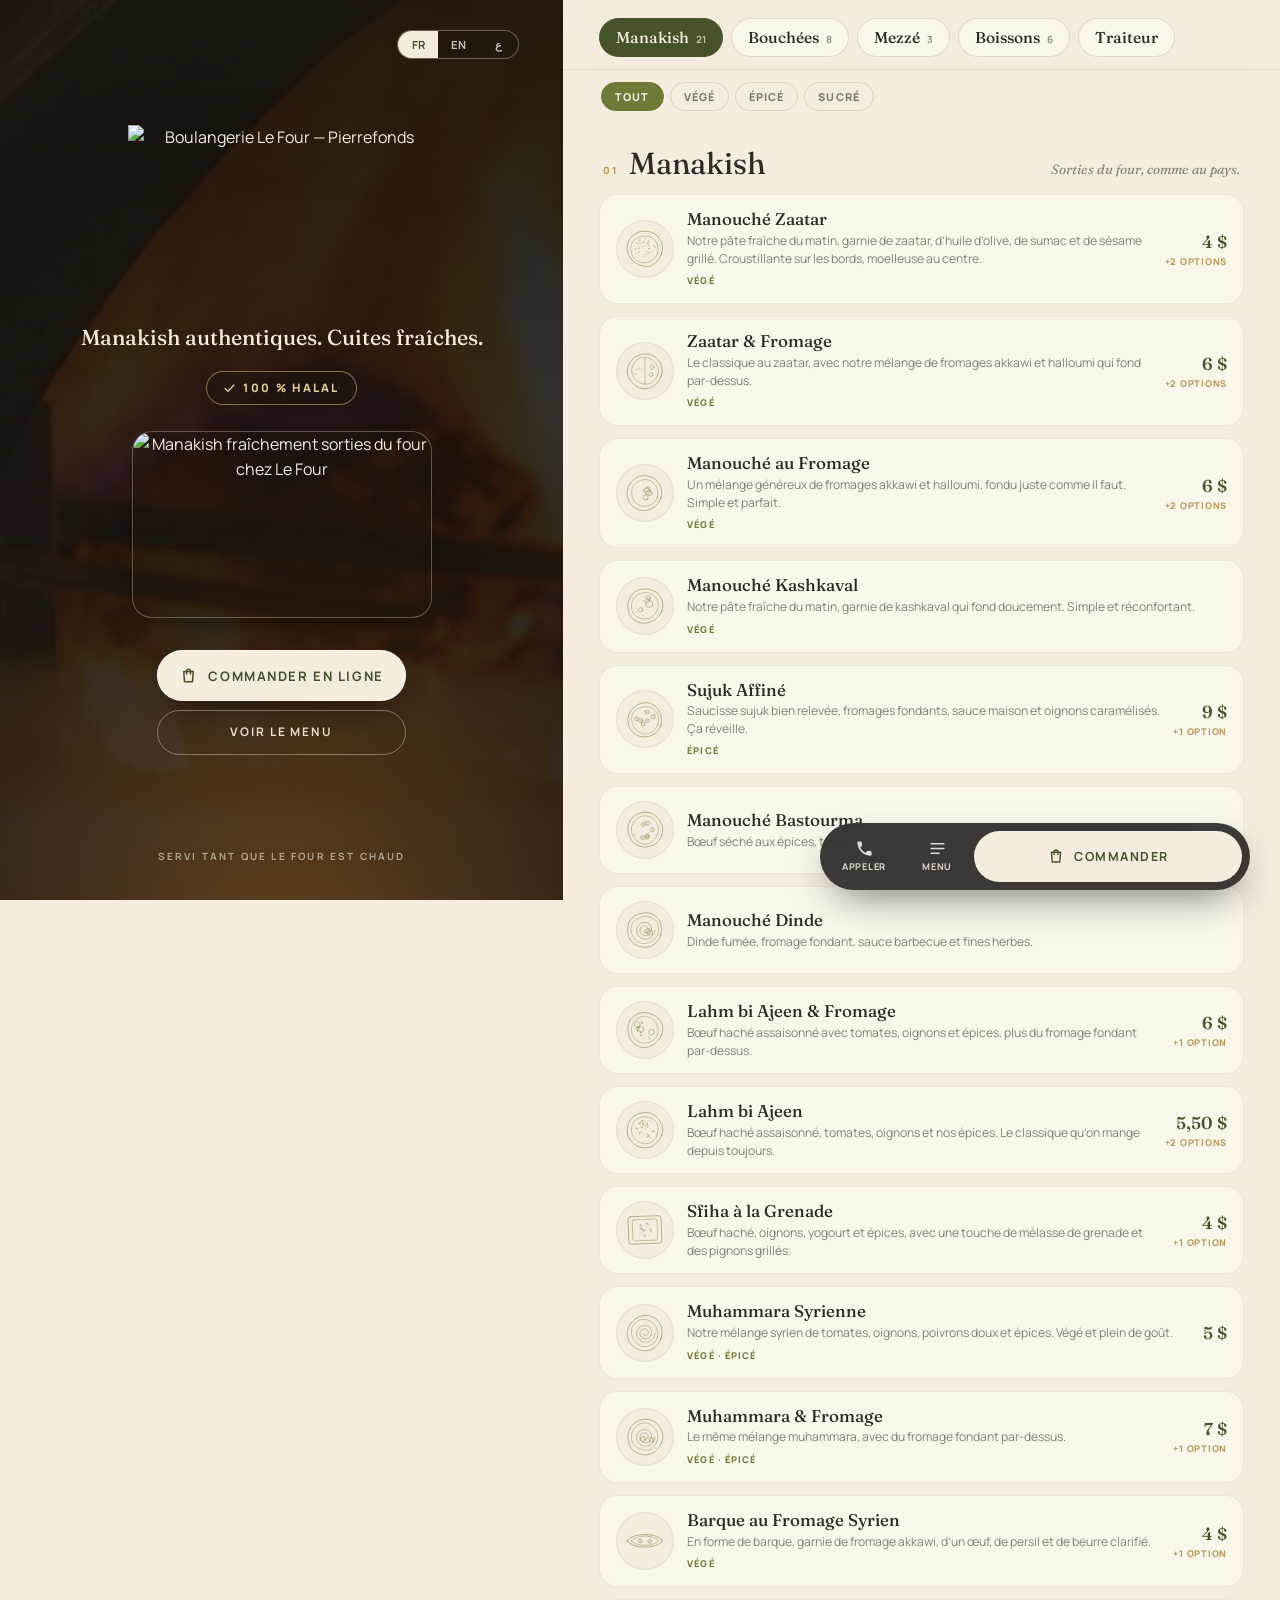
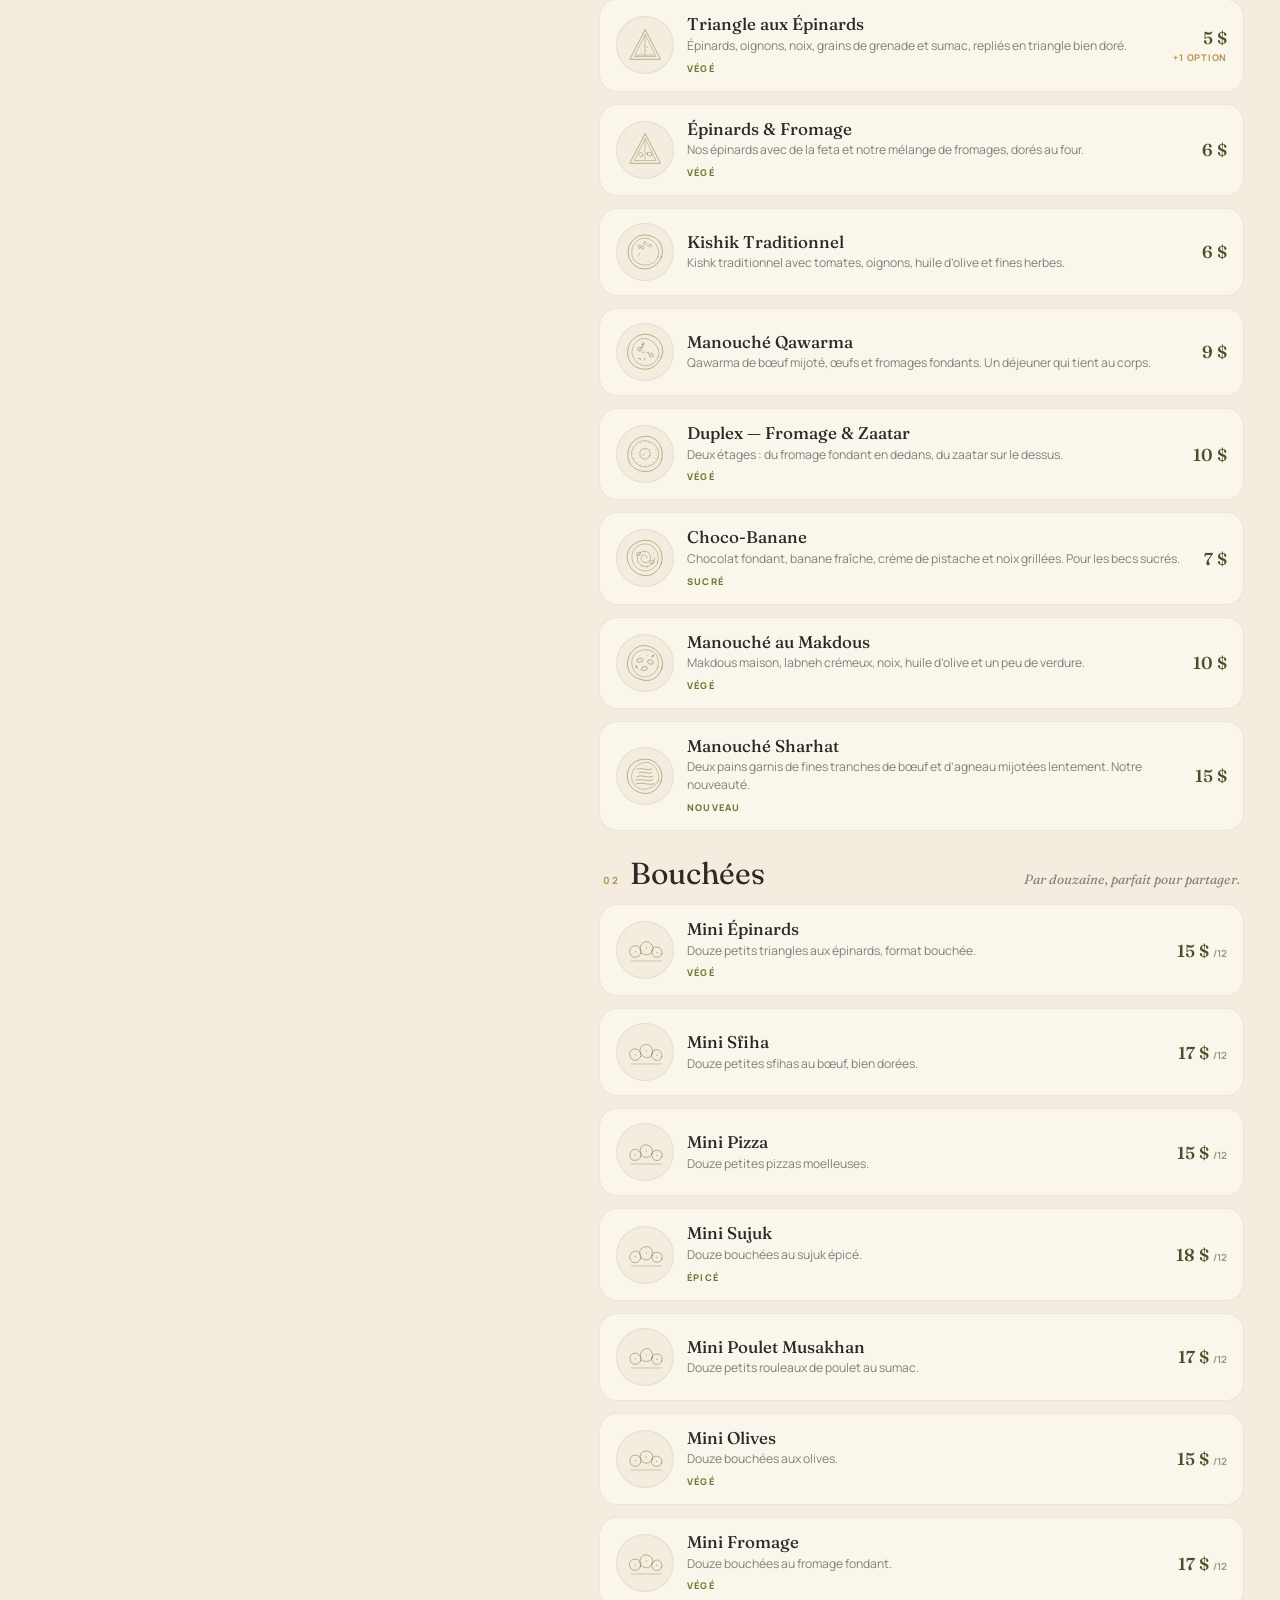
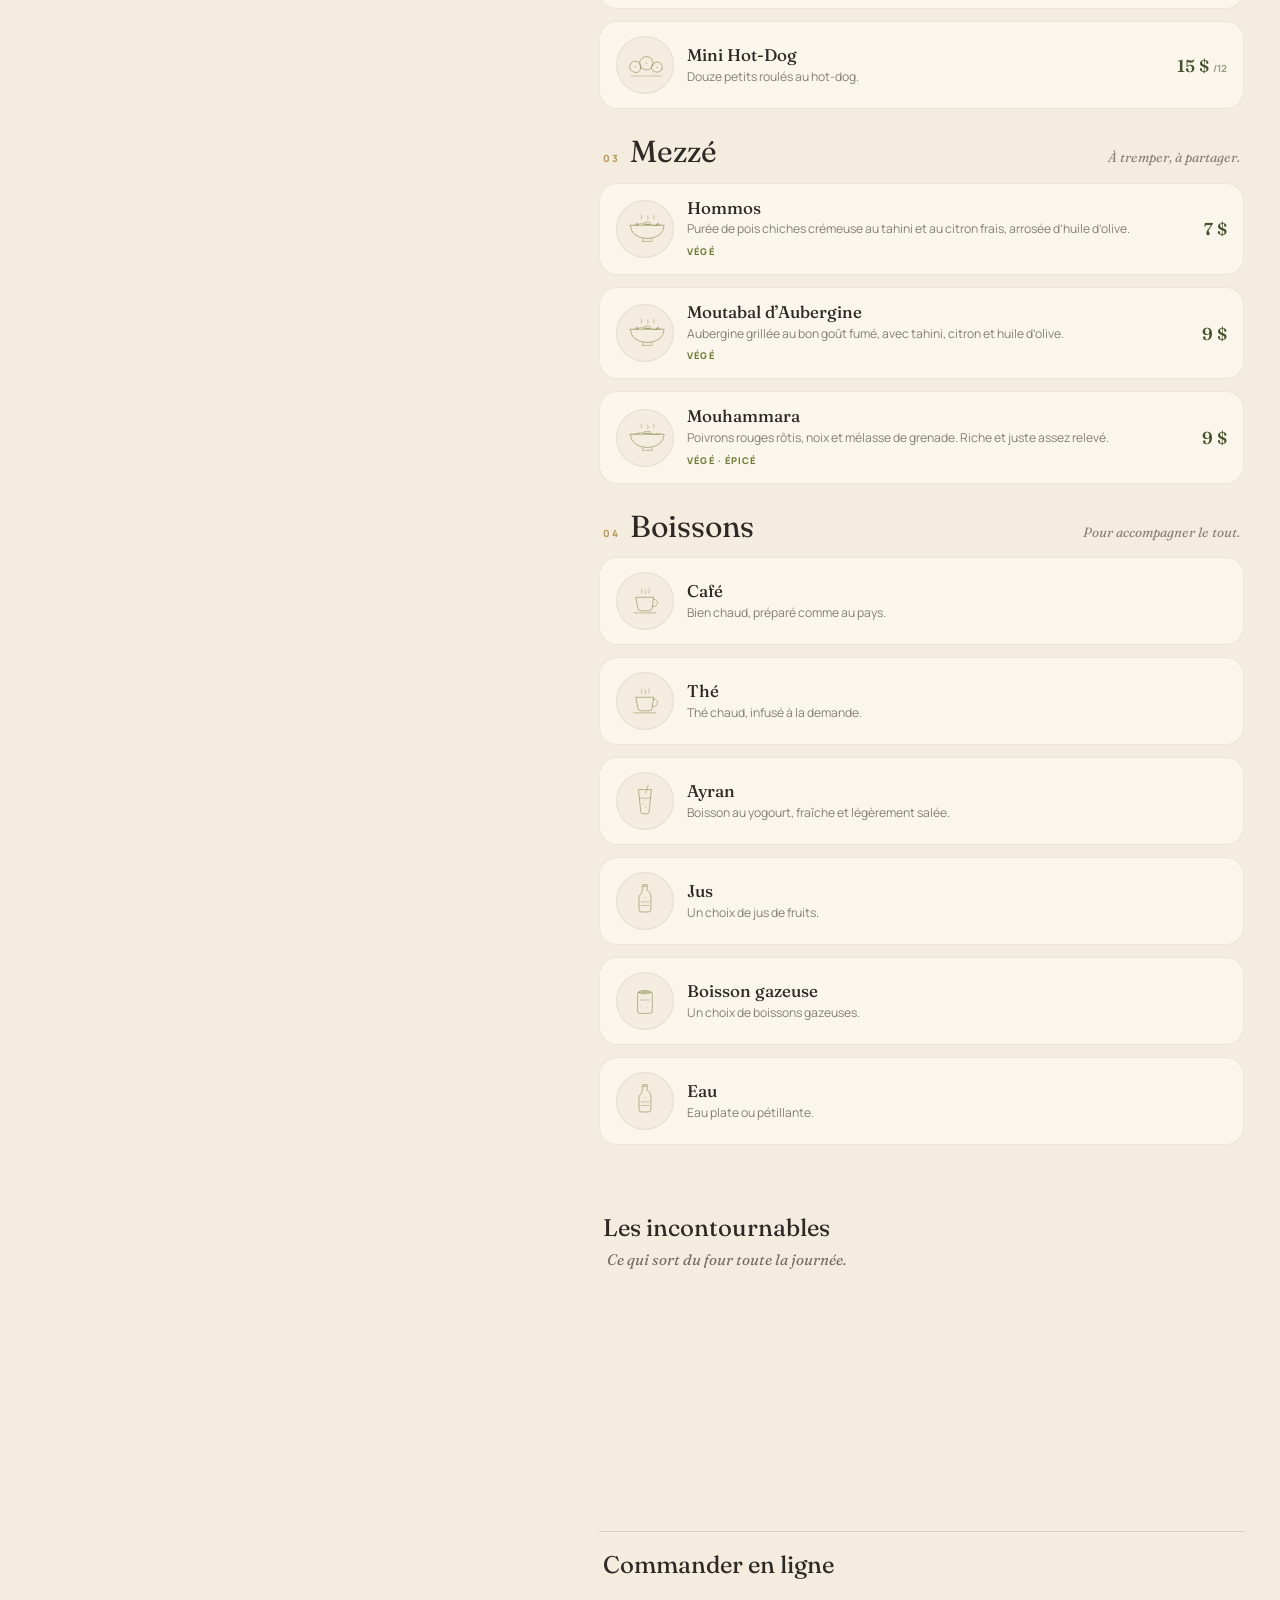
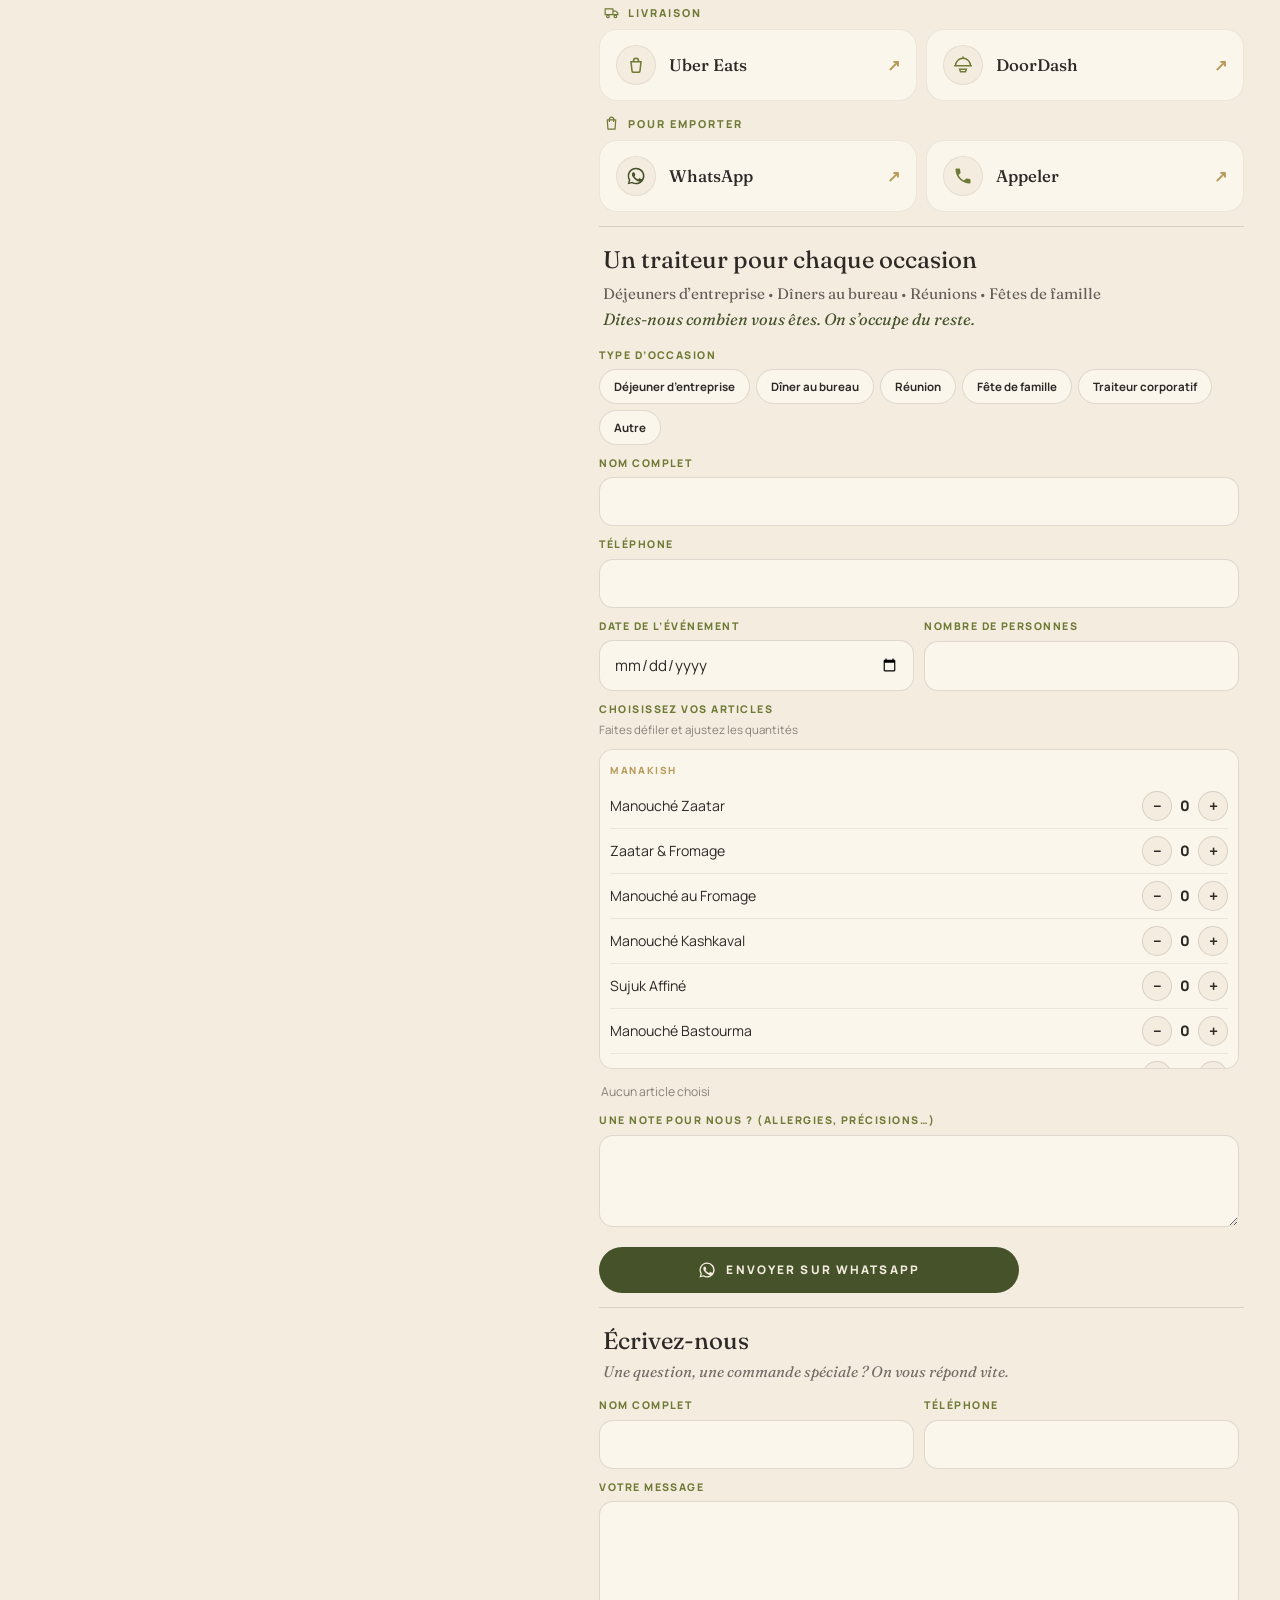
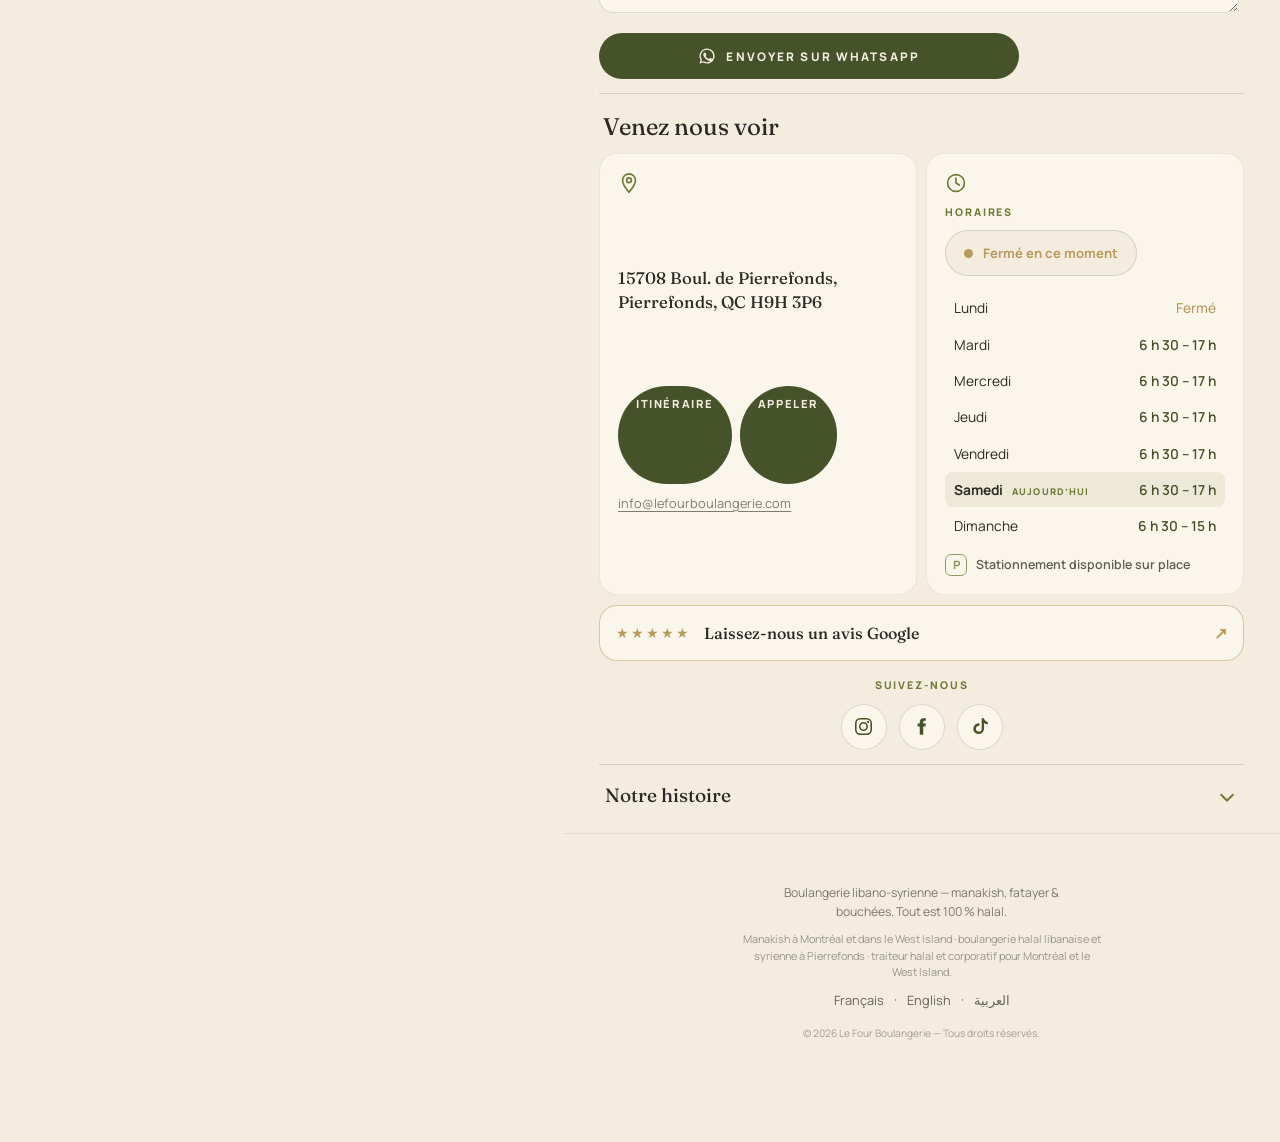
==== commit a8fe18ba: "Update phone and WhatsApp number to (514) 746-5966 Co-Authored-By: Claude Opus 5.5 <noreply@anthropi" ====
--- a/index.html
+++ b/index.html
@@ -58,7 +58,7 @@
     "alternateName": "Bakery Le Four",
     "description": "Boulangerie libanaise-syrienne à Pierrefonds : manakish, fatayer, bouchées et mezzé 100 % halal.",
     "url": "https://lefourboulangerie.com/",
-    "telephone": "+1-514-624-3330",
+    "telephone": "+1-514-746-5966",
     "email": "info@lefourboulangerie.com",
     "image": "https://lefourboulangerie.com/assets/og-cover.jpg",
     "logo": "https://lefourboulangerie.com/assets/logo_full.png",
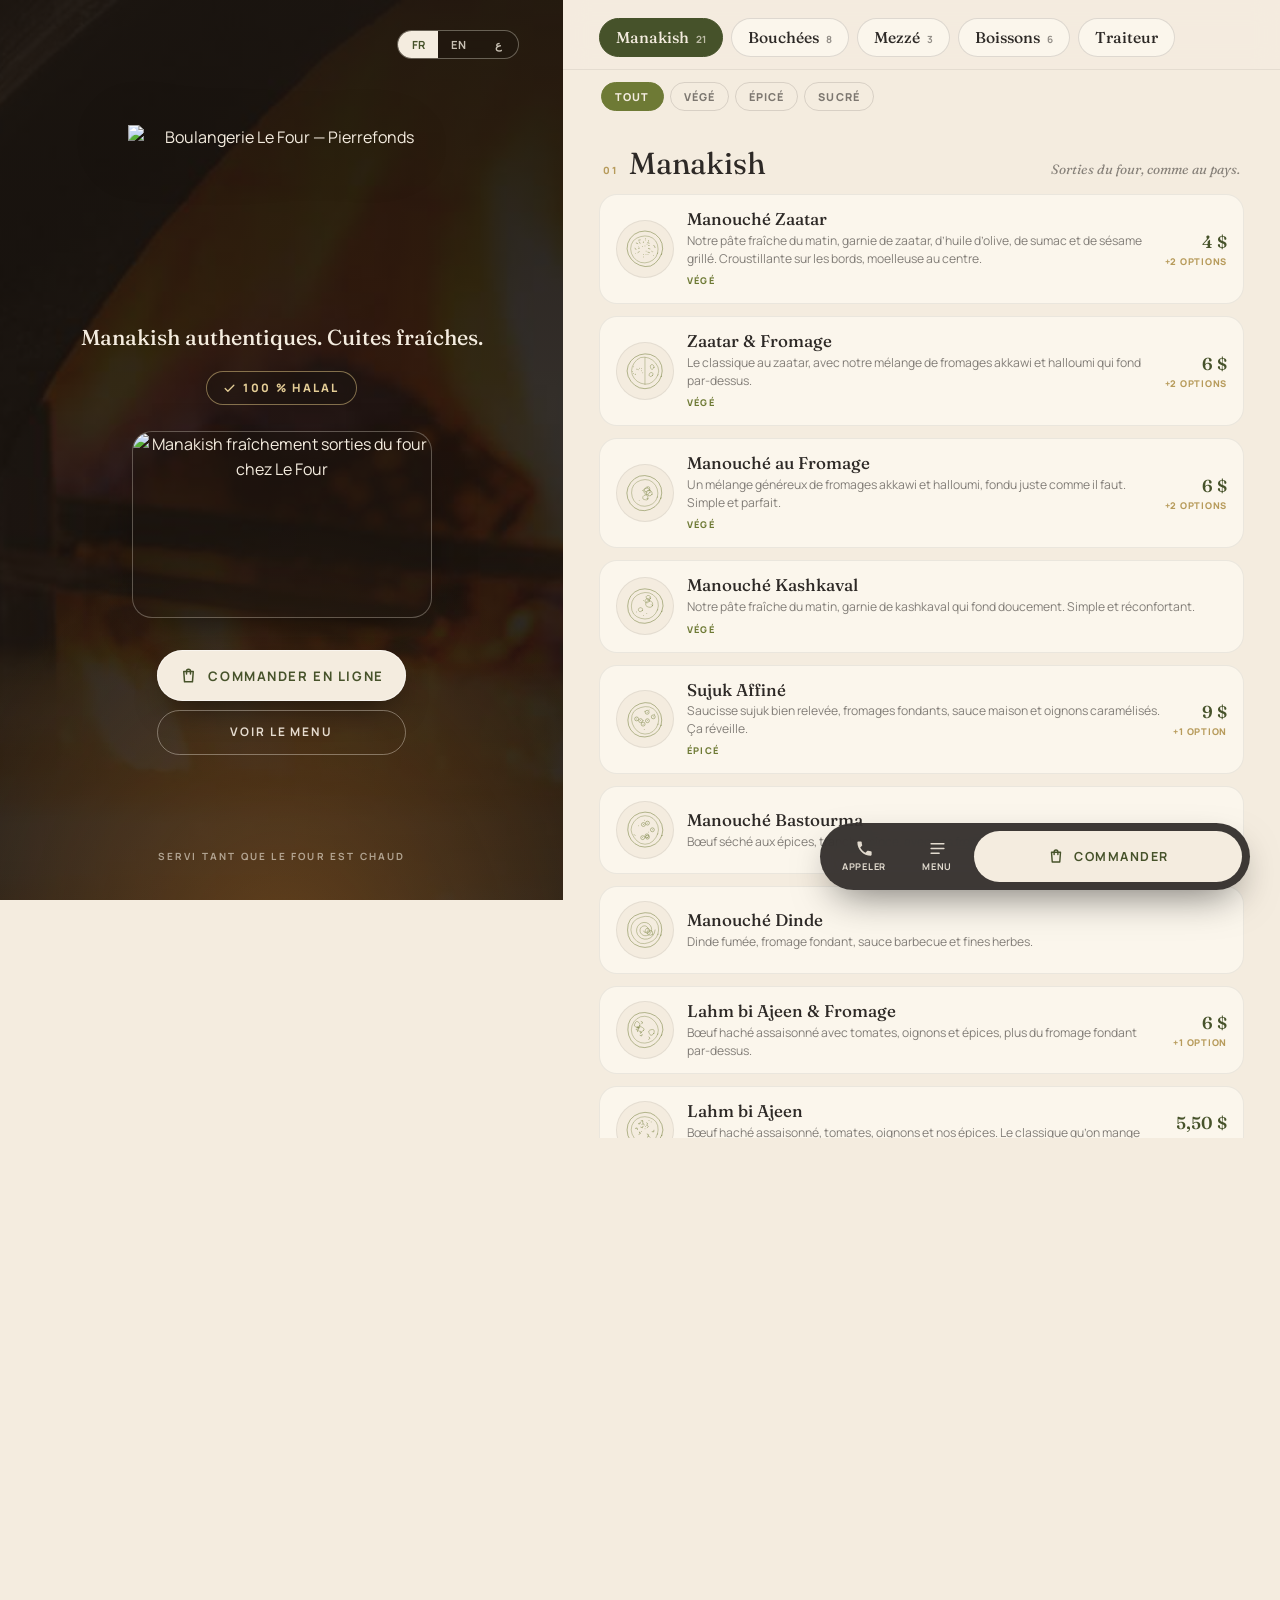
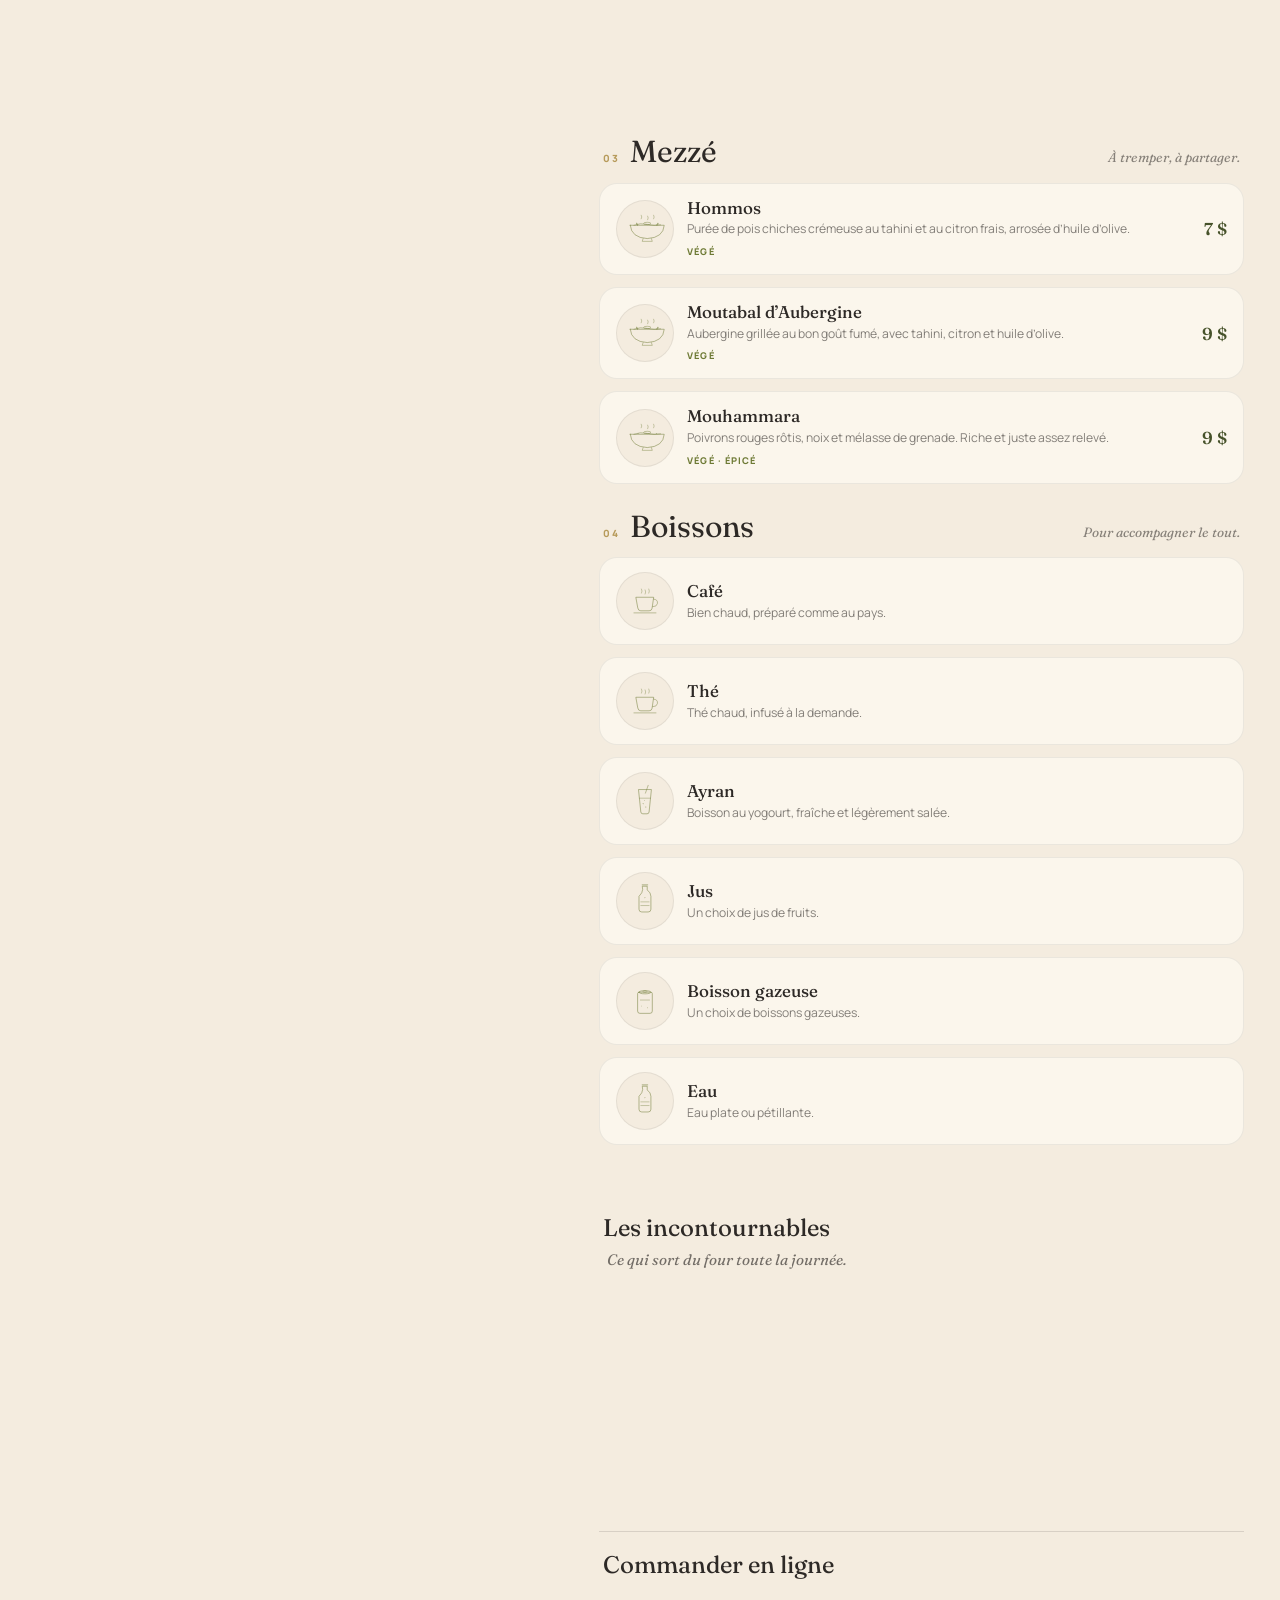
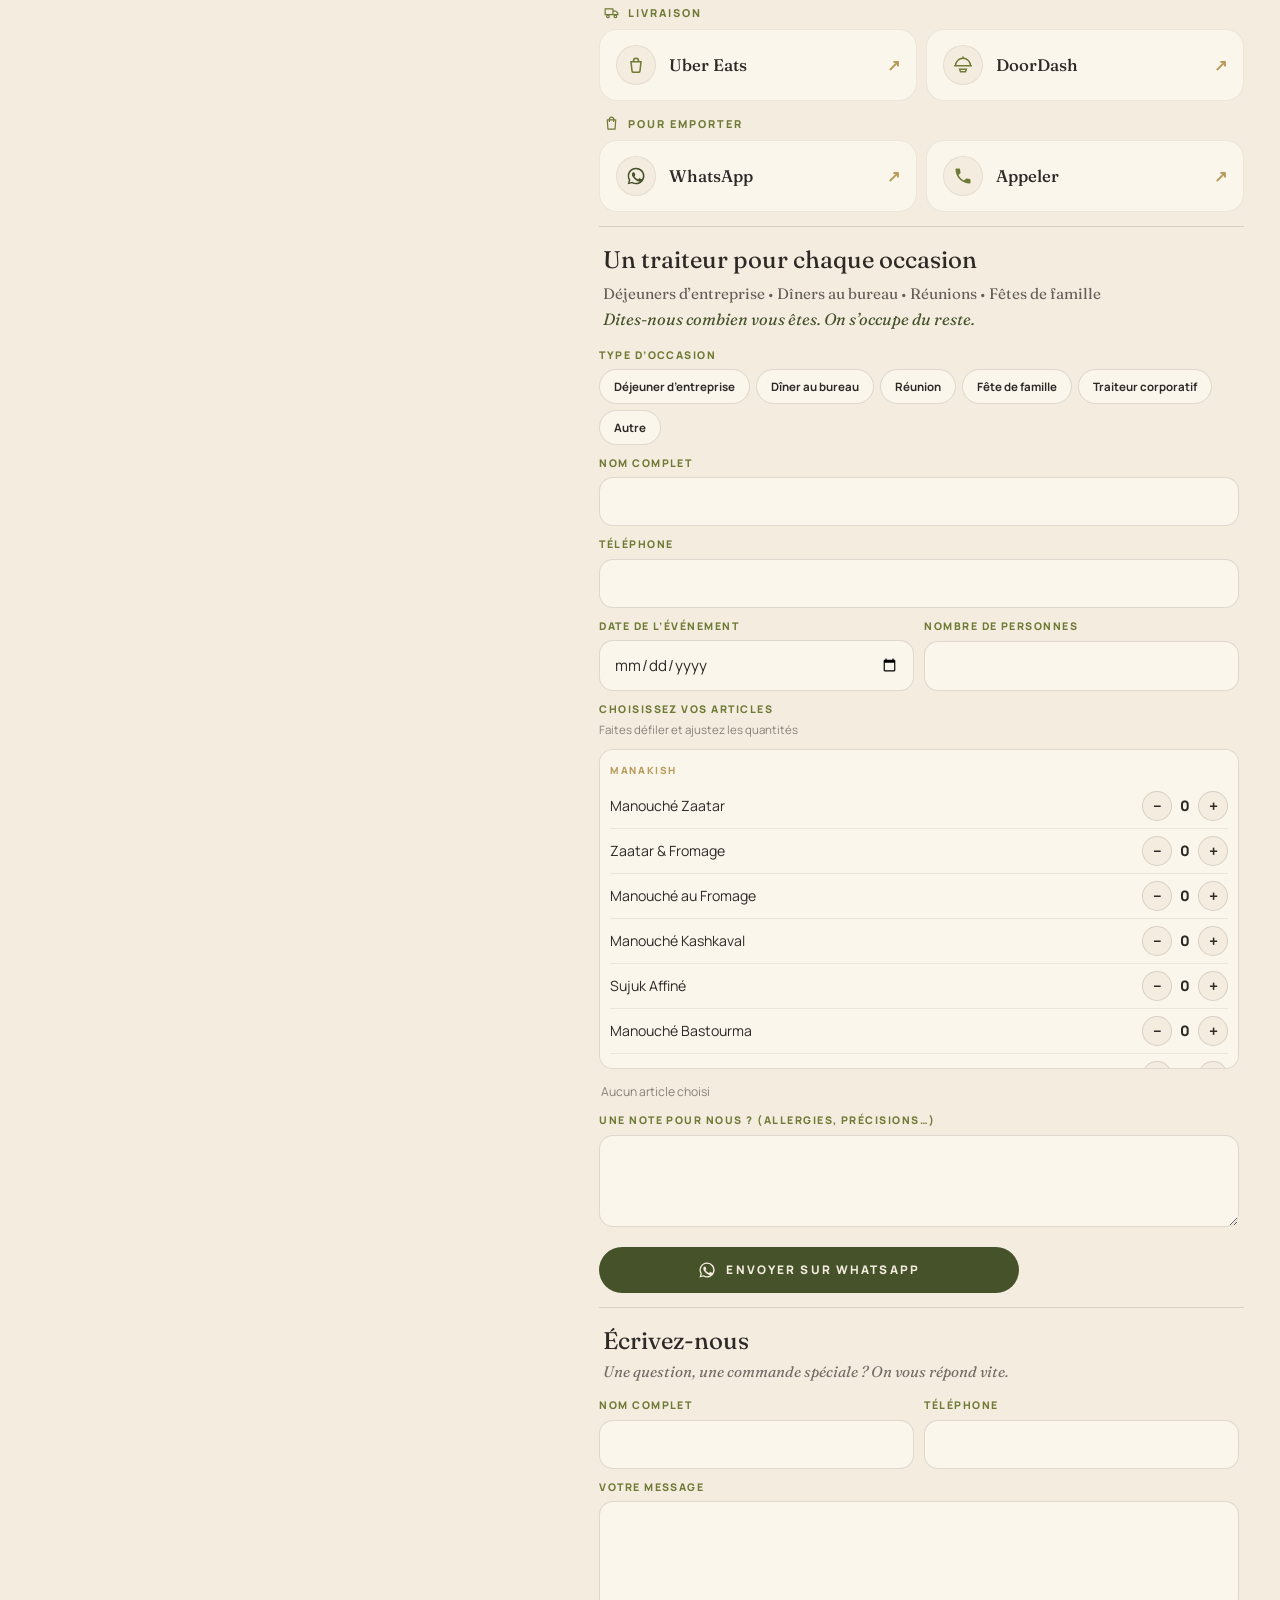
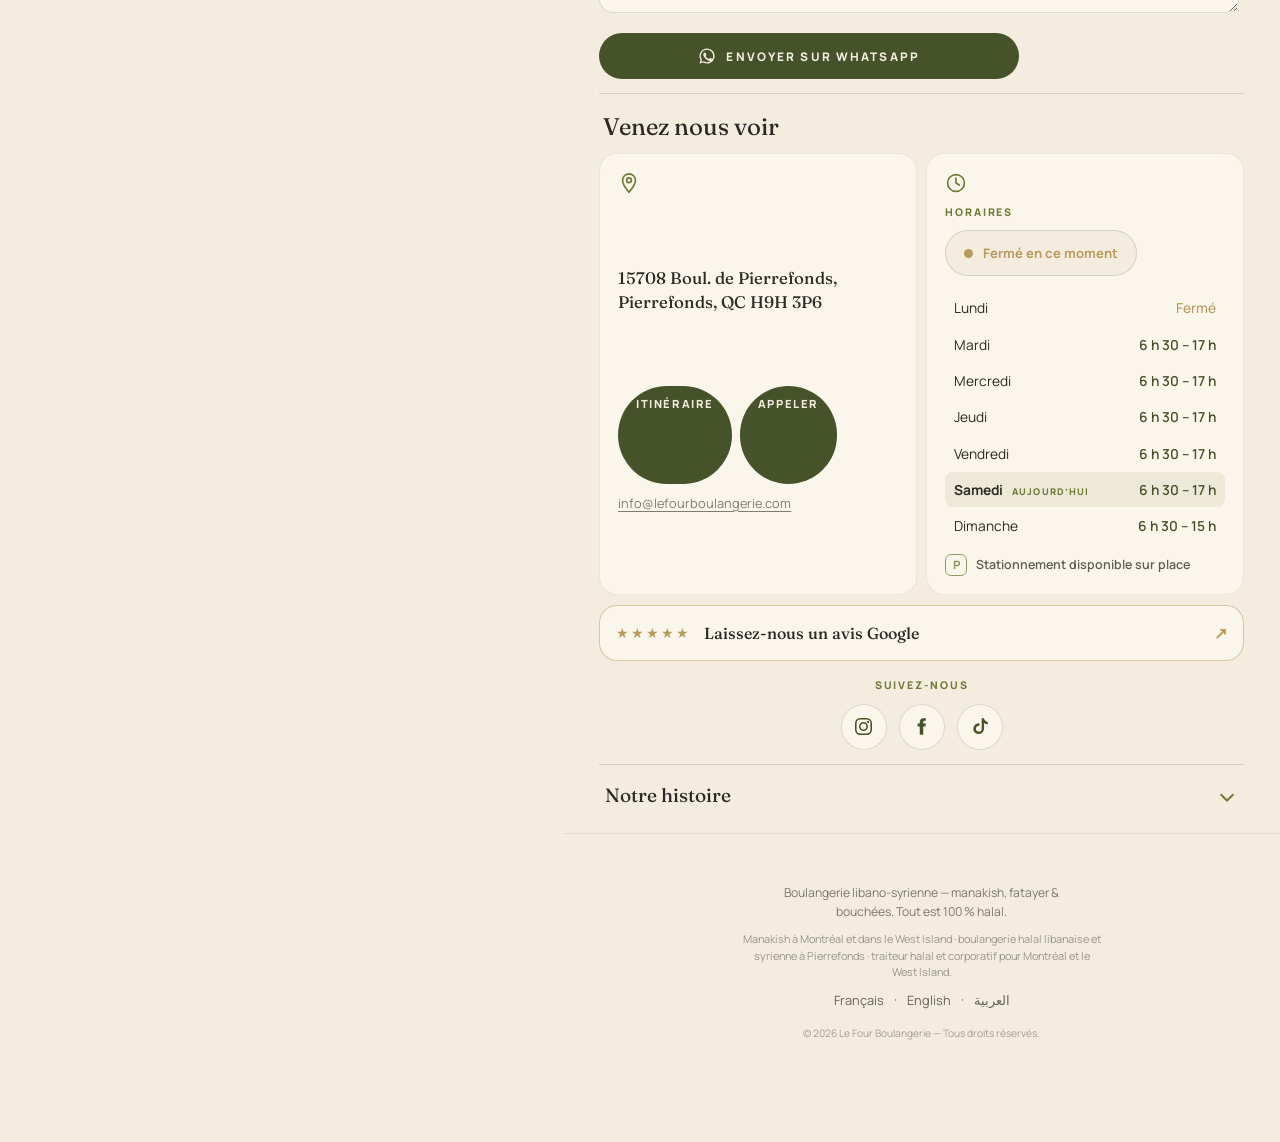
==== commit 0fe8f138: "WhatsApp moves to (514) 746-5966, the phone line stays Le client veut que tous les clics WhatsApp ar" ====
--- a/index.html
+++ b/index.html
@@ -58,7 +58,7 @@
     "alternateName": "Bakery Le Four",
     "description": "Boulangerie libanaise-syrienne à Pierrefonds : manakish, fatayer, bouchées et mezzé 100 % halal.",
     "url": "https://lefourboulangerie.com/",
-    "telephone": "+1-514-746-5966",
+    "telephone": "+1-514-624-3330",
     "email": "info@lefourboulangerie.com",
     "image": "https://lefourboulangerie.com/assets/og-cover.jpg",
     "logo": "https://lefourboulangerie.com/assets/logo_full.png",
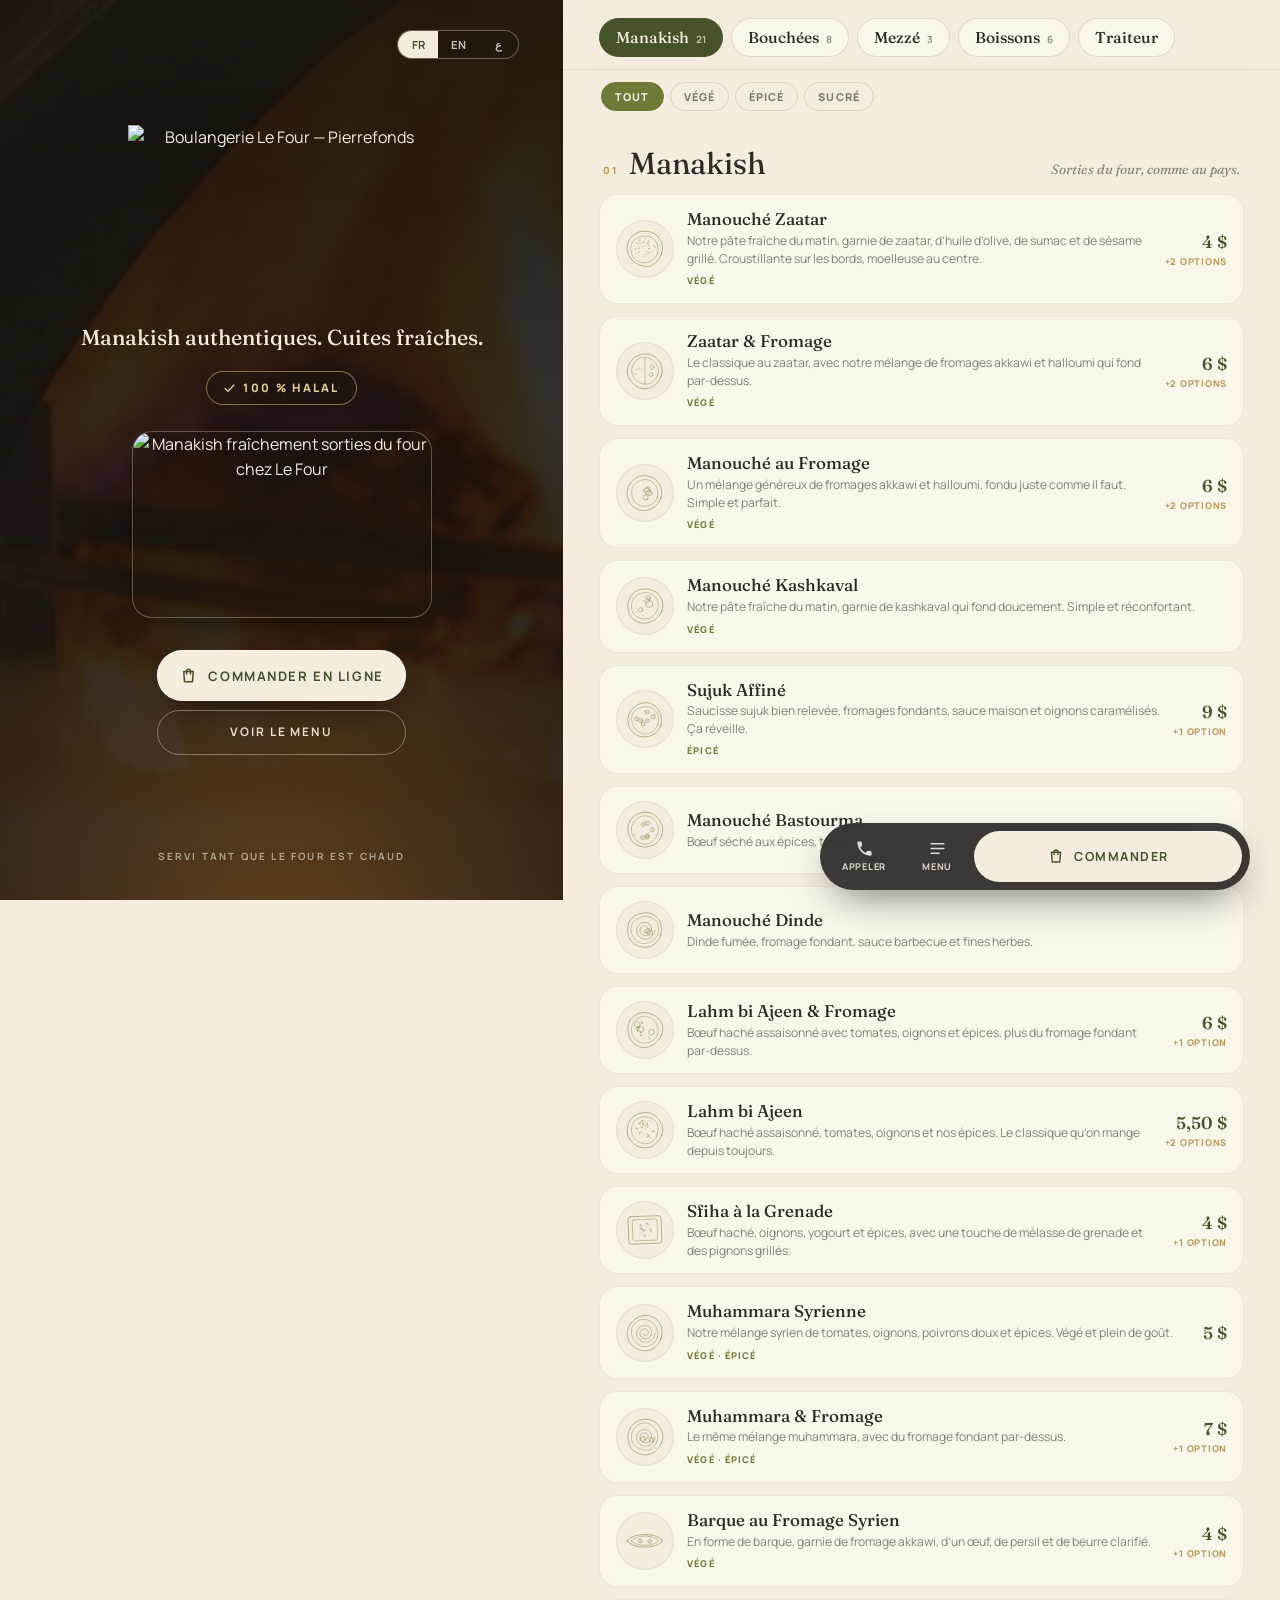
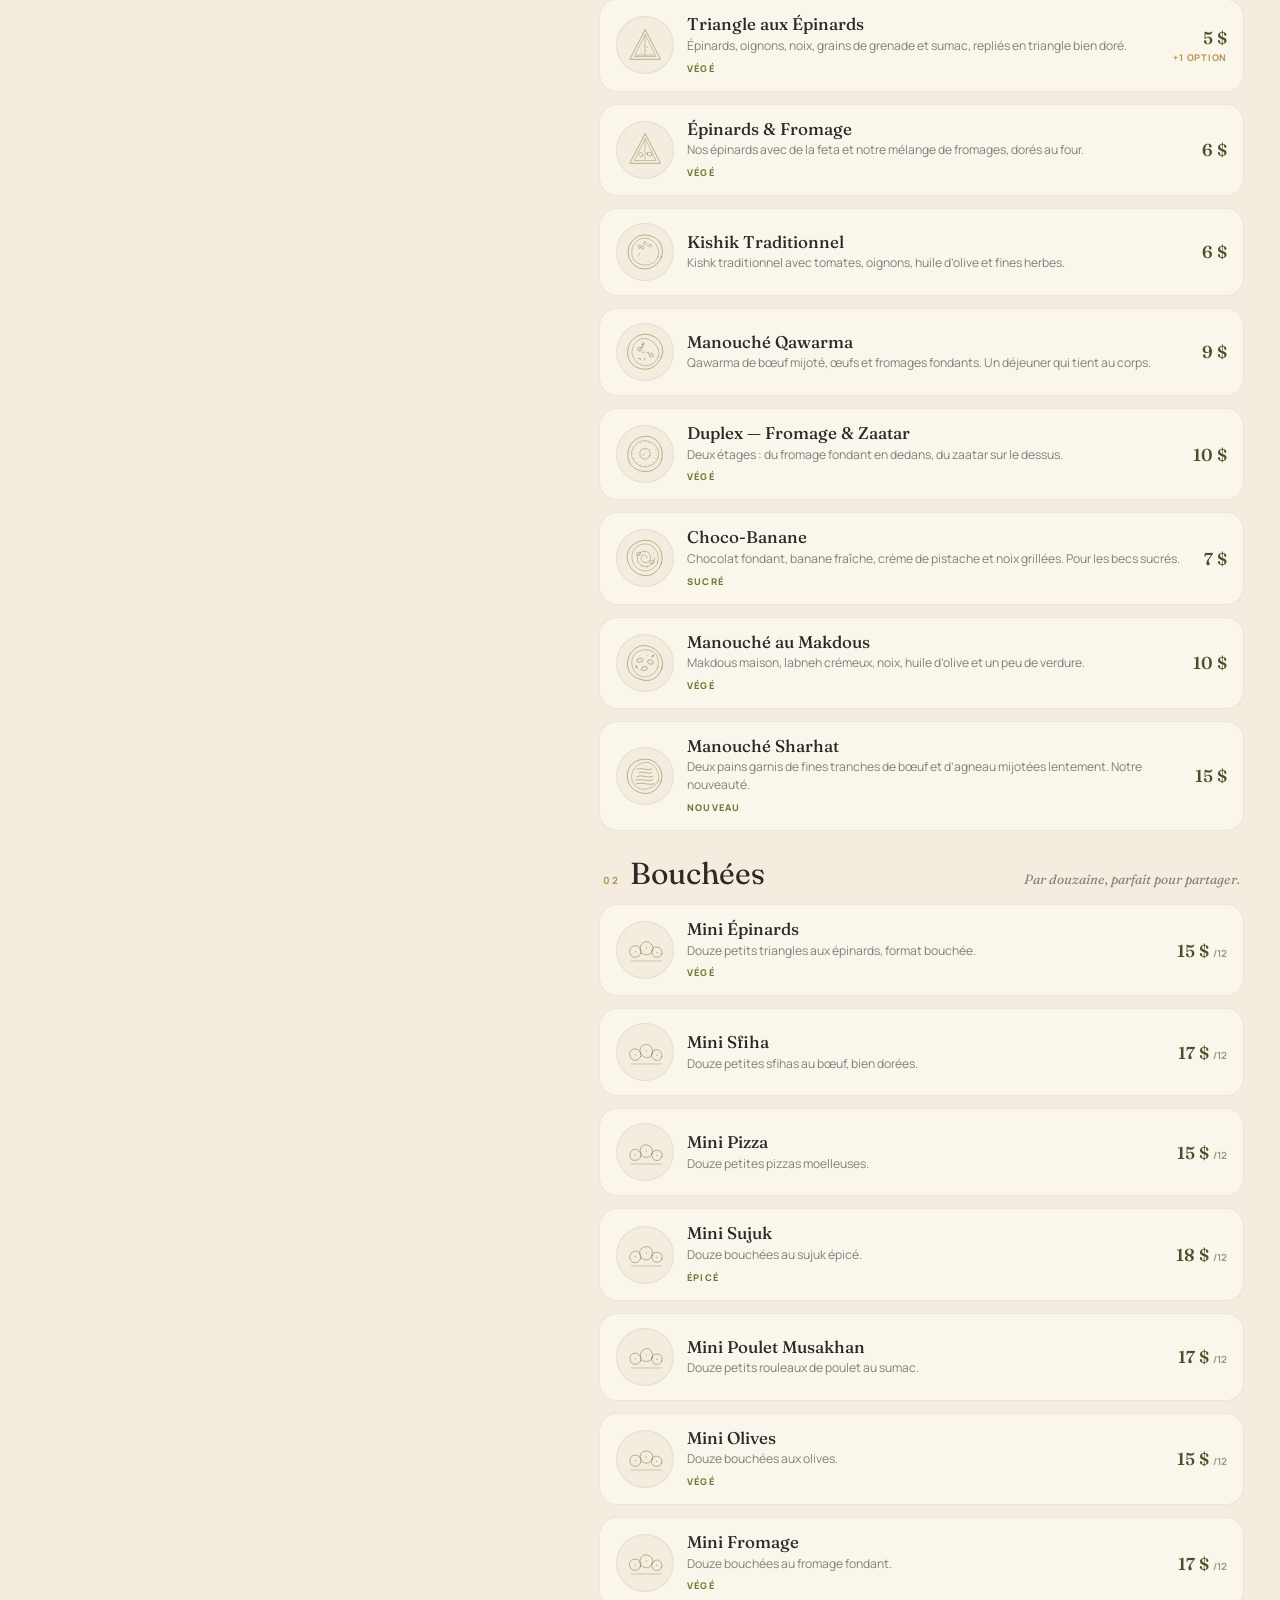
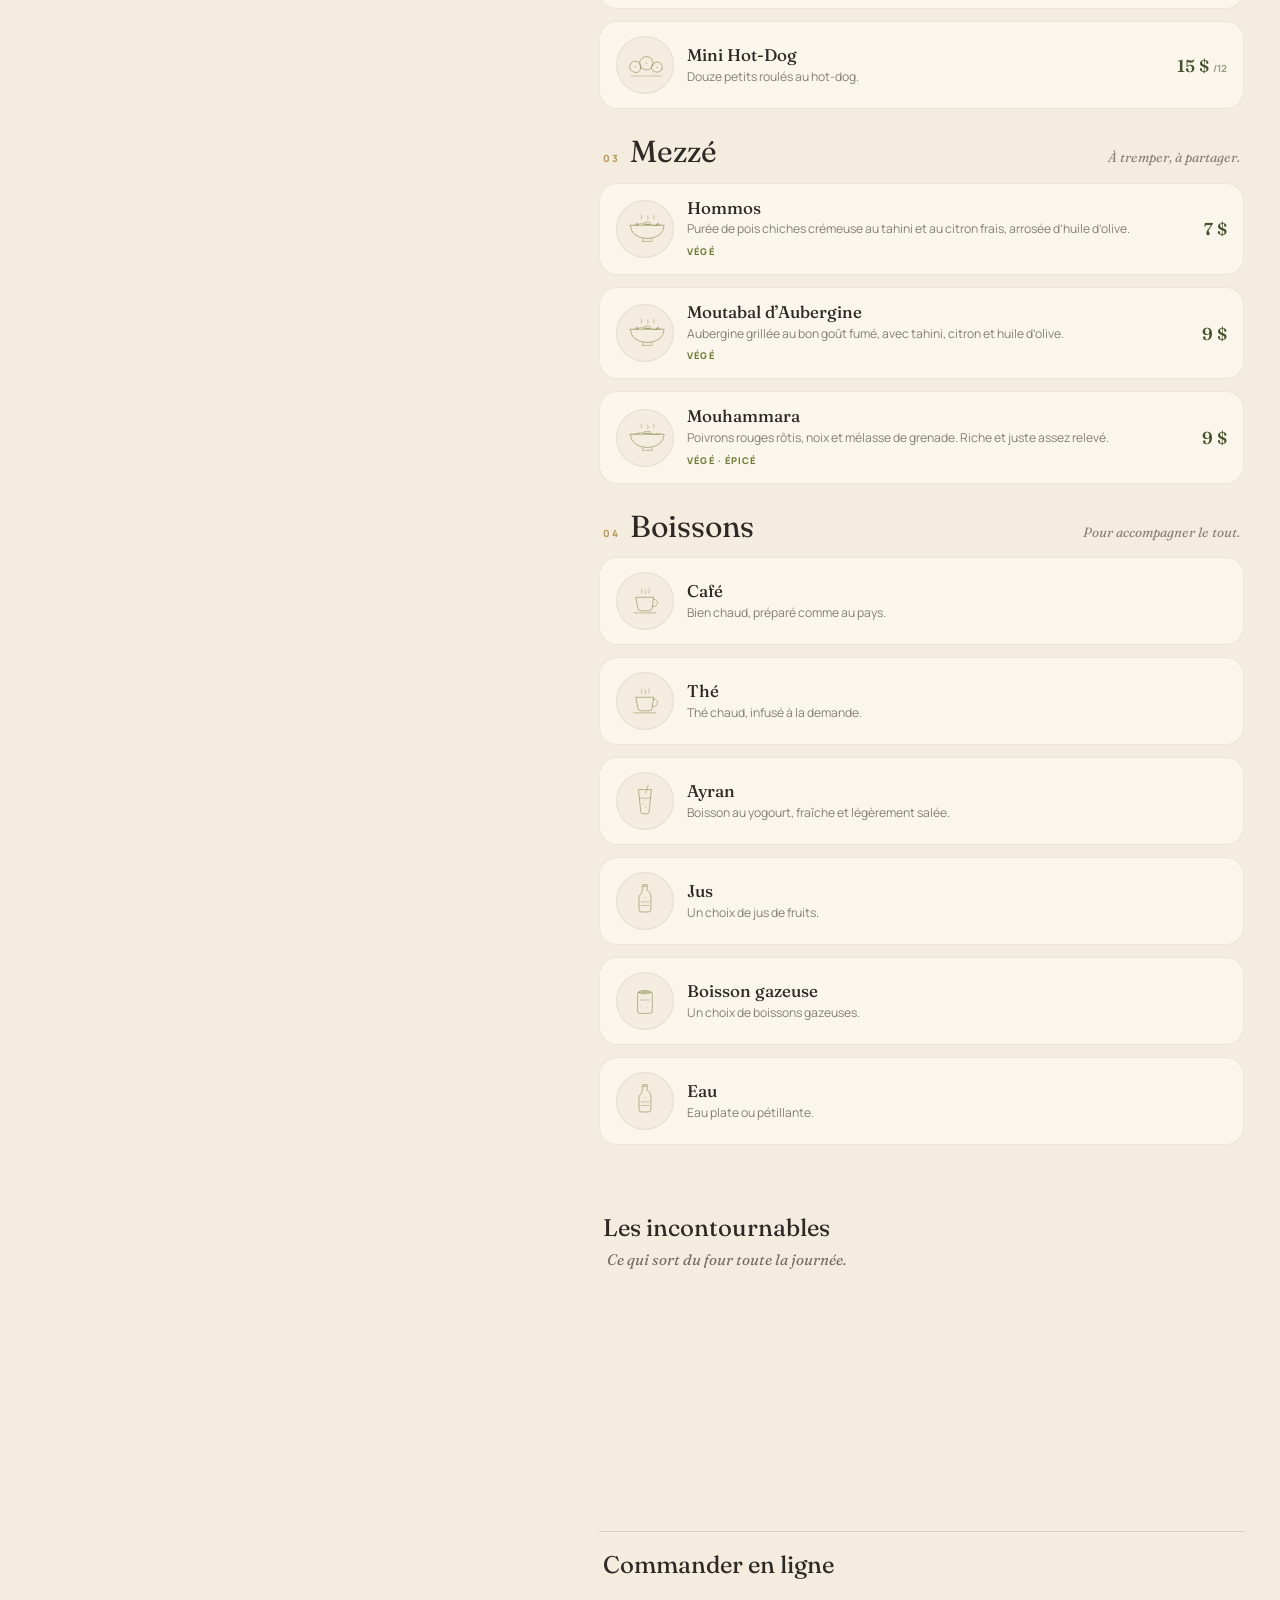
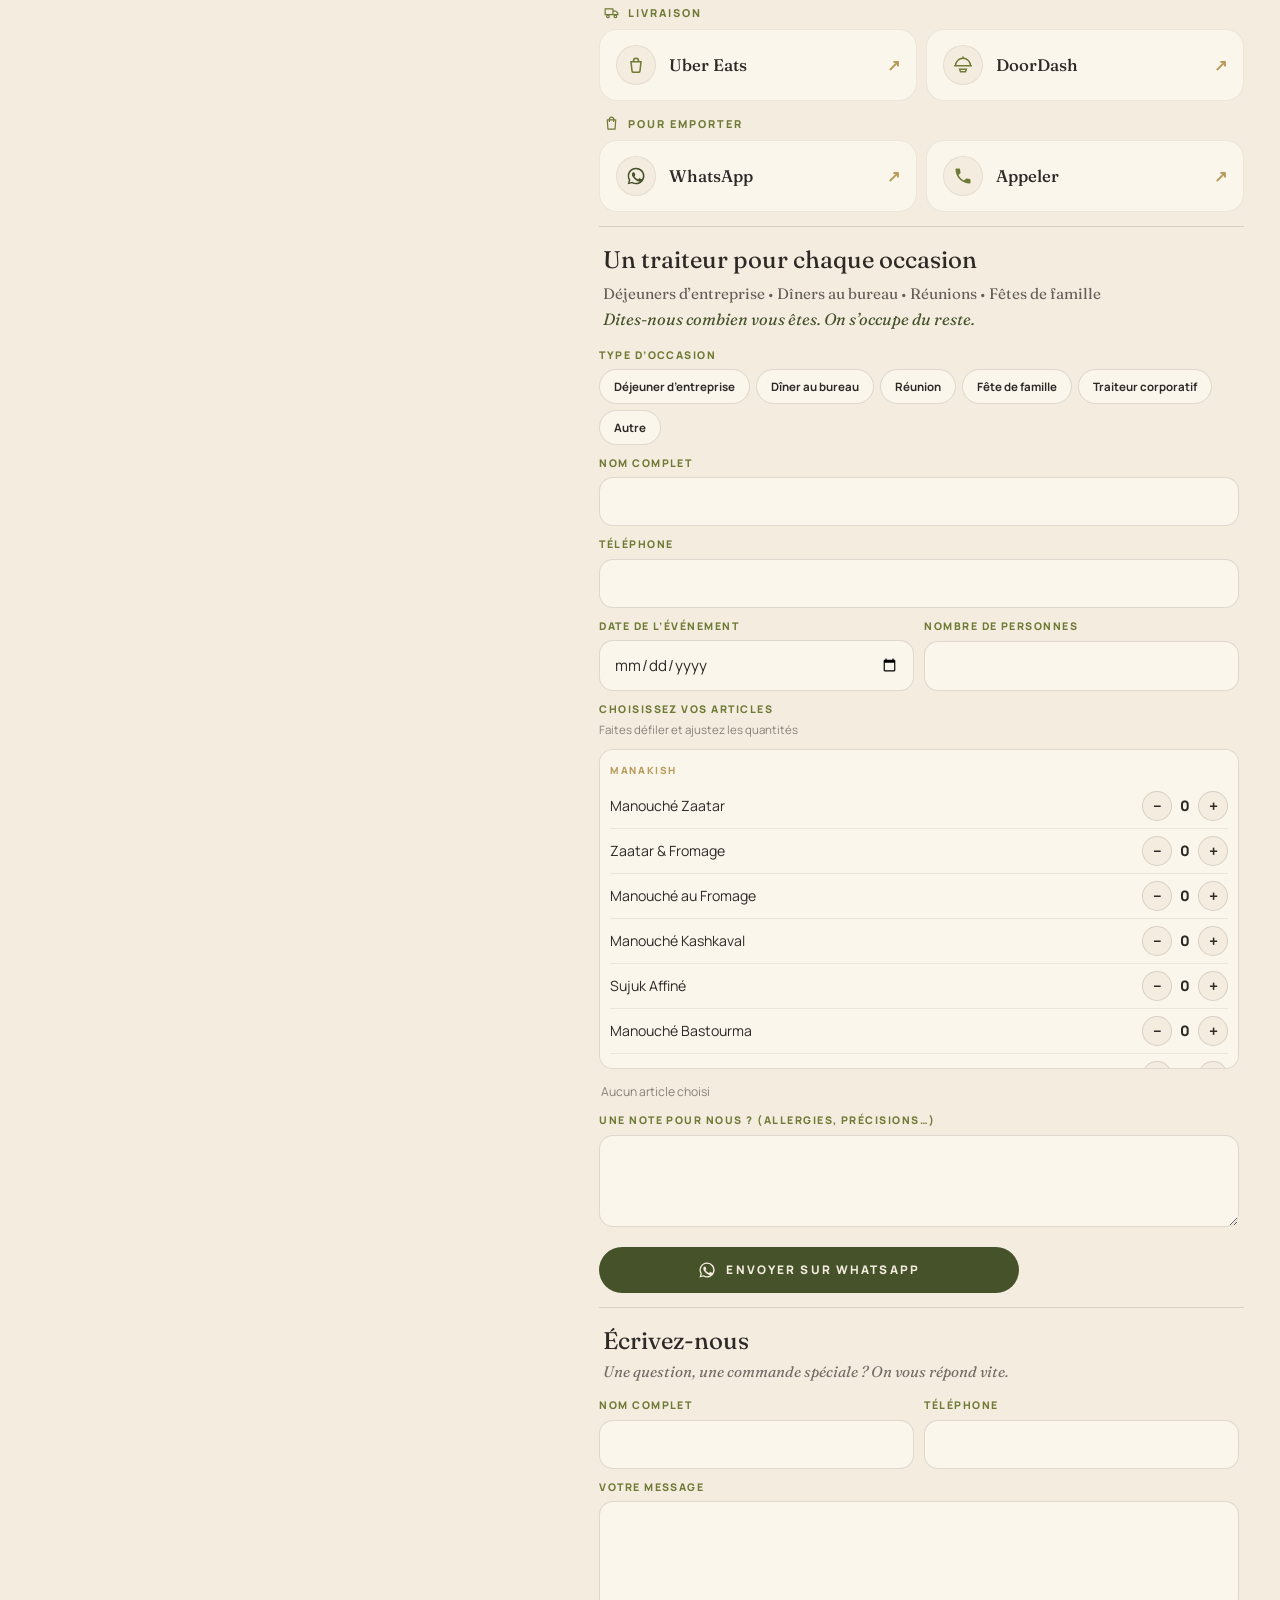
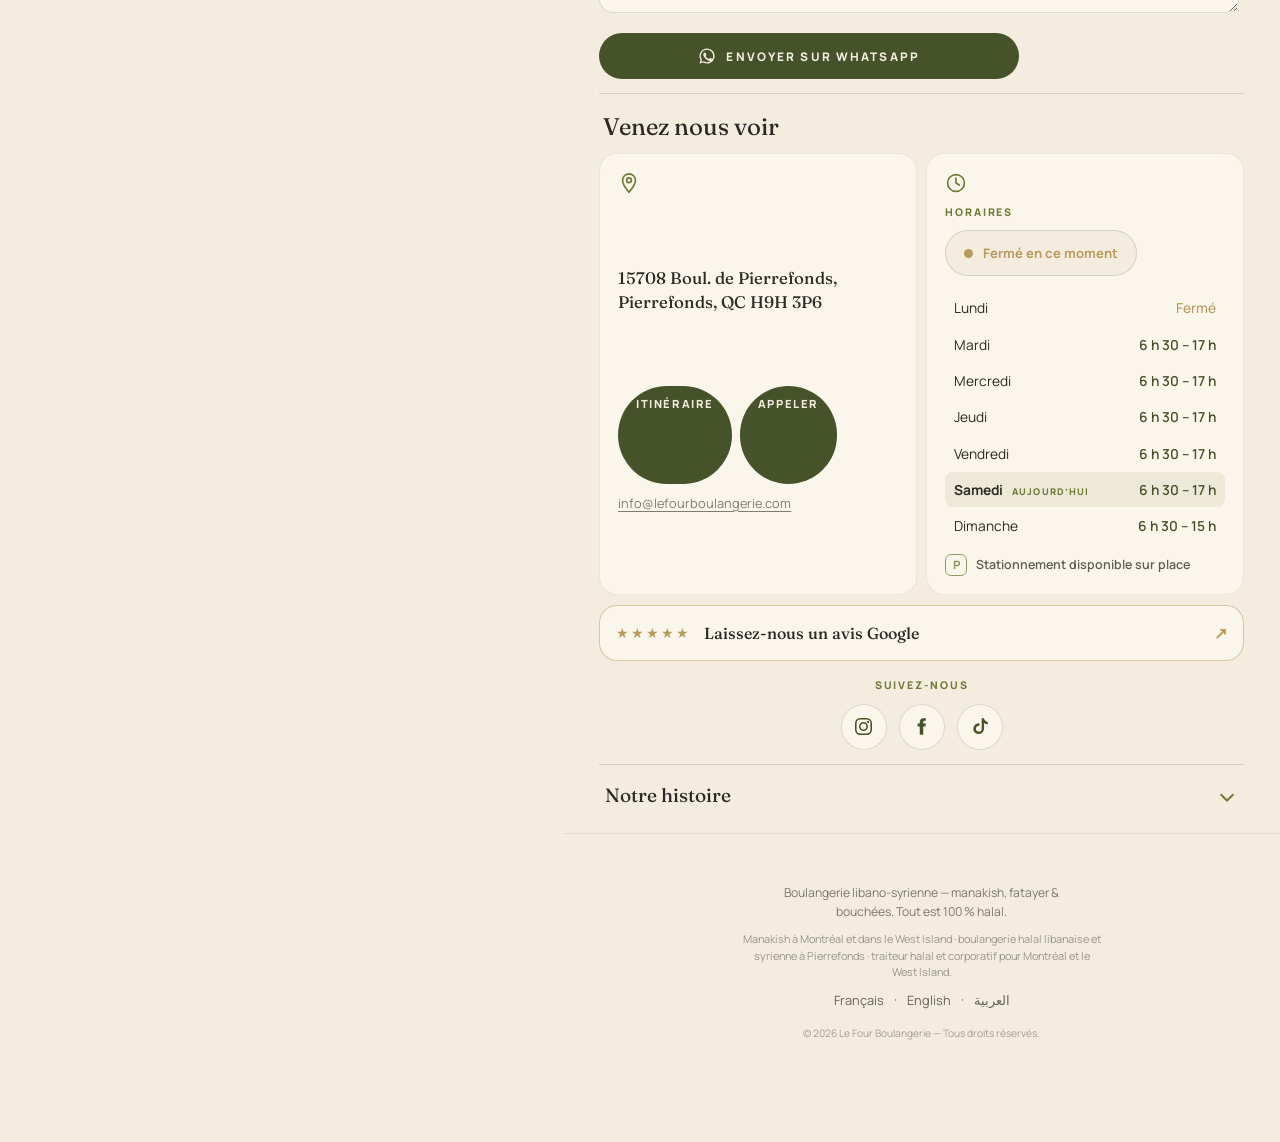
==== commit 7effa49e: "Paiement en ligne par Stripe Checkout (mode test) Le site n est pas purement statique : il a deja de" ====
--- a/index.html
+++ b/index.html
@@ -352,6 +352,12 @@
             <textarea id="cartNote" rows="2"></textarea></label>
           <p class="cart-total"><span data-i18n="cartTotal">Total</span><b id="cartTotal">—</b></p>
           <p class="cart-hint" data-i18n="cartHint">On confirme tout par WhatsApp avant de préparer.</p>
+          <!-- paiement en ligne : masque tant que STRIPE_SECRET_KEY n est pas
+               configure sur Vercel, pour ne jamais montrer un bouton mort -->
+          <button class="btn-block btn-pay" id="cartPay" hidden>
+            <svg viewBox="0 0 24 24" aria-hidden="true"><rect x="2.5" y="5.5" width="19" height="13" rx="2.5" fill="none" stroke="currentColor" stroke-width="1.8"/><path d="M2.5 10h19" stroke="currentColor" stroke-width="1.8"/><path d="M6 14.5h3.5" stroke="currentColor" stroke-width="1.8" stroke-linecap="round"/></svg>
+            <span data-i18n="payOnline">Payer en ligne</span>
+          </button>
           <button class="btn-block" id="cartSend">
             <svg viewBox="0 0 24 24" aria-hidden="true"><path d="M12 2a10 10 0 0 0-8.65 15L2 22l5.15-1.35A10 10 0 1 0 12 2zm0 1.8a8.2 8.2 0 1 1-4.19 15.25l-.3-.18-3.12.82.83-3.04-.19-.31A8.2 8.2 0 0 1 12 3.8z" fill="currentColor"/></svg>
             <span data-i18n="cartSend">Envoyer la commande</span>
--- a/css/style.css
+++ b/css/style.css
@@ -1044,3 +1044,11 @@
 .price-row.is-on .pr-dot::after { content: ""; width: 9px; height: 9px; border-radius: 50%; background: var(--herbs); }
 .price-row.is-on span { opacity: 1; color: var(--herbs); }
 .add-choice[hidden] { display: none; }
+
+/* ── paiement en ligne ─────────────────────────────────── */
+.btn-pay {
+  background: var(--herbs); color: var(--ivory);
+  border: 1px solid var(--herbs);
+}
+.btn-pay[disabled] { opacity: .6; pointer-events: none; }
+@media (hover: hover) { .btn-pay:hover { background: var(--olive); border-color: var(--olive); } }
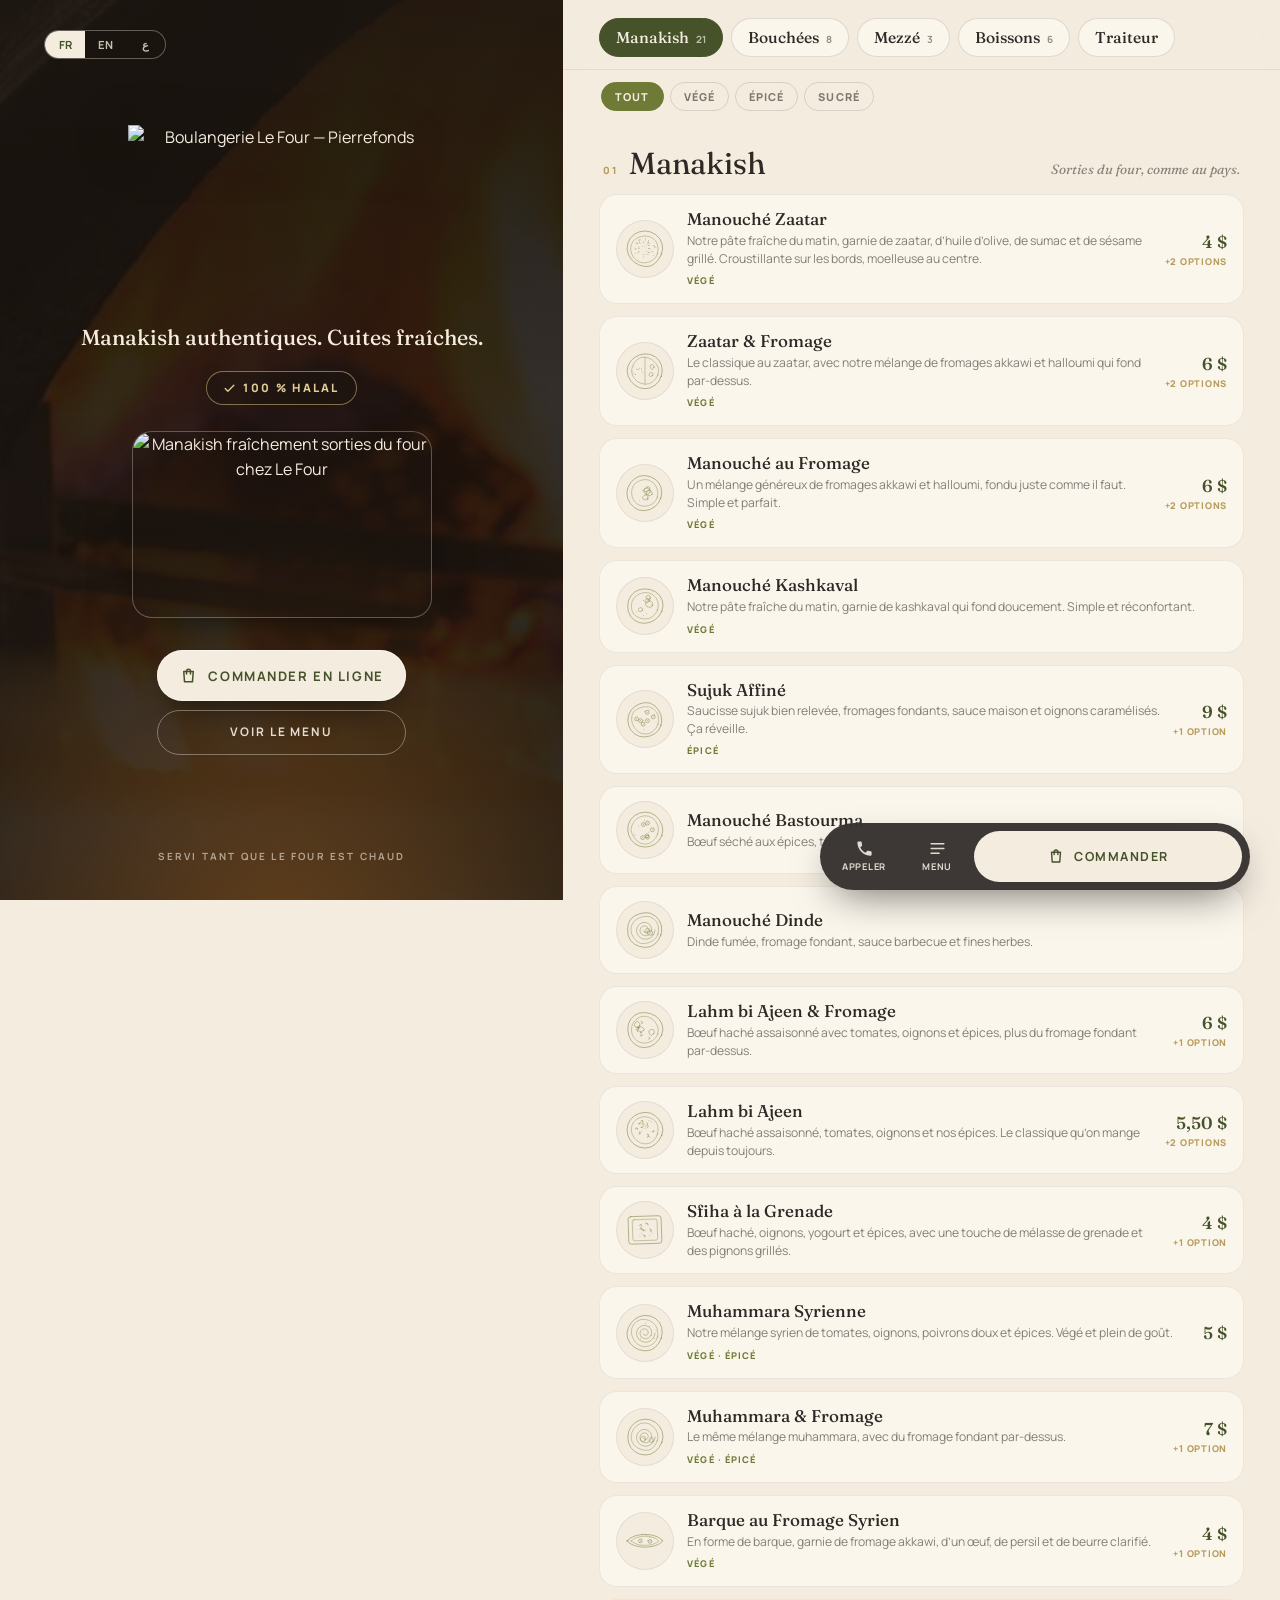
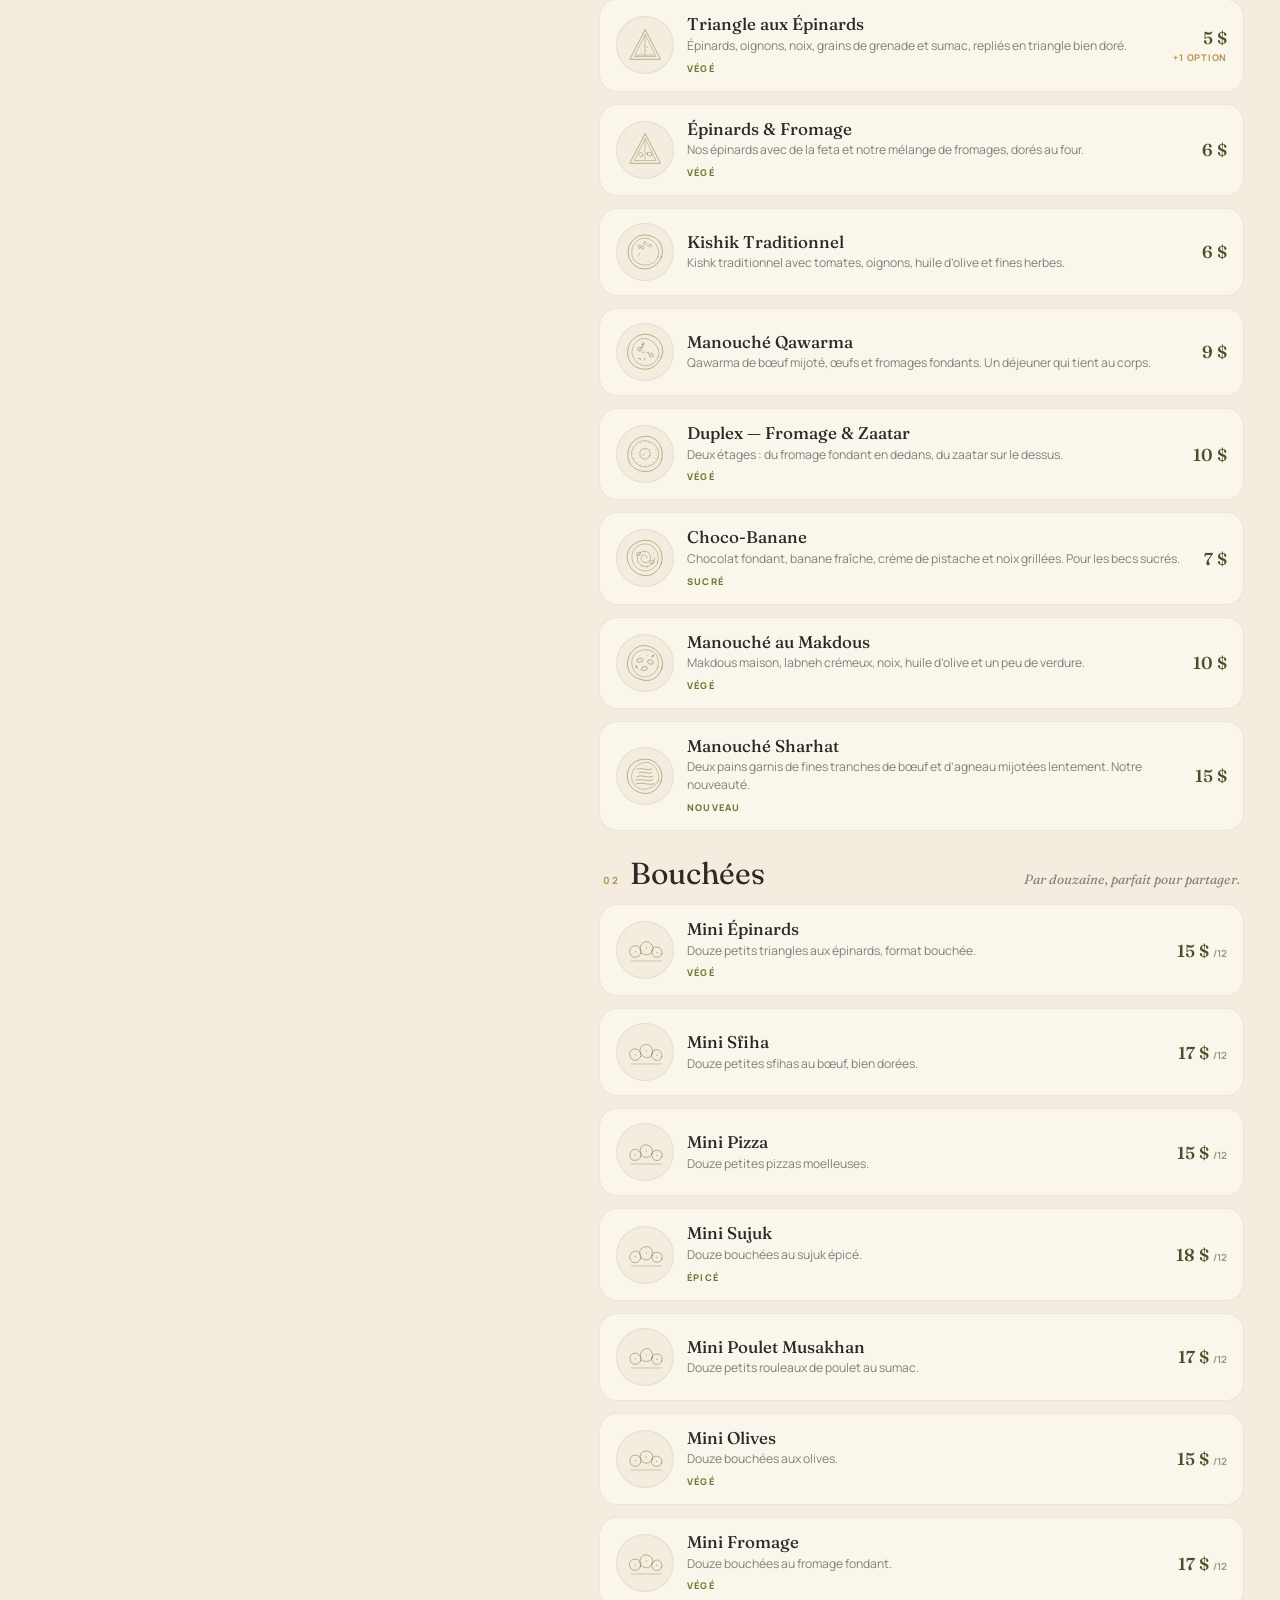
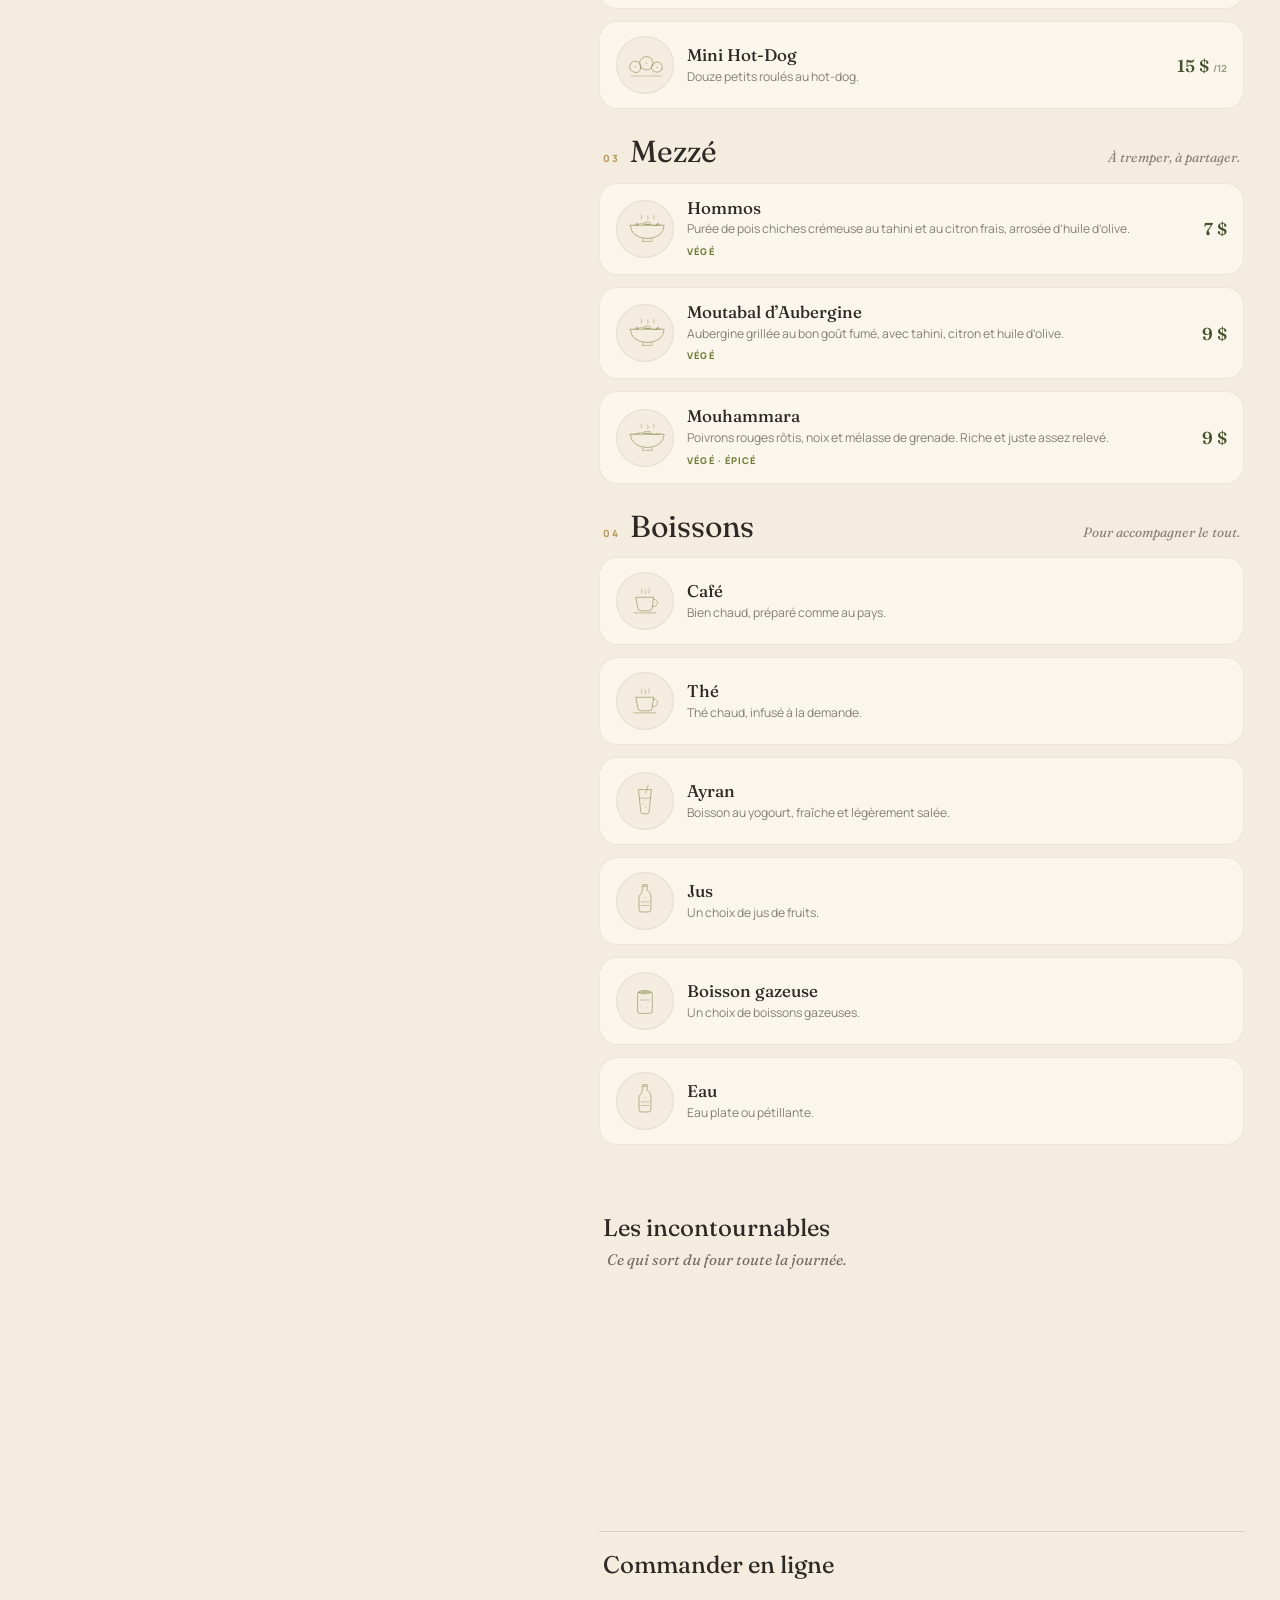
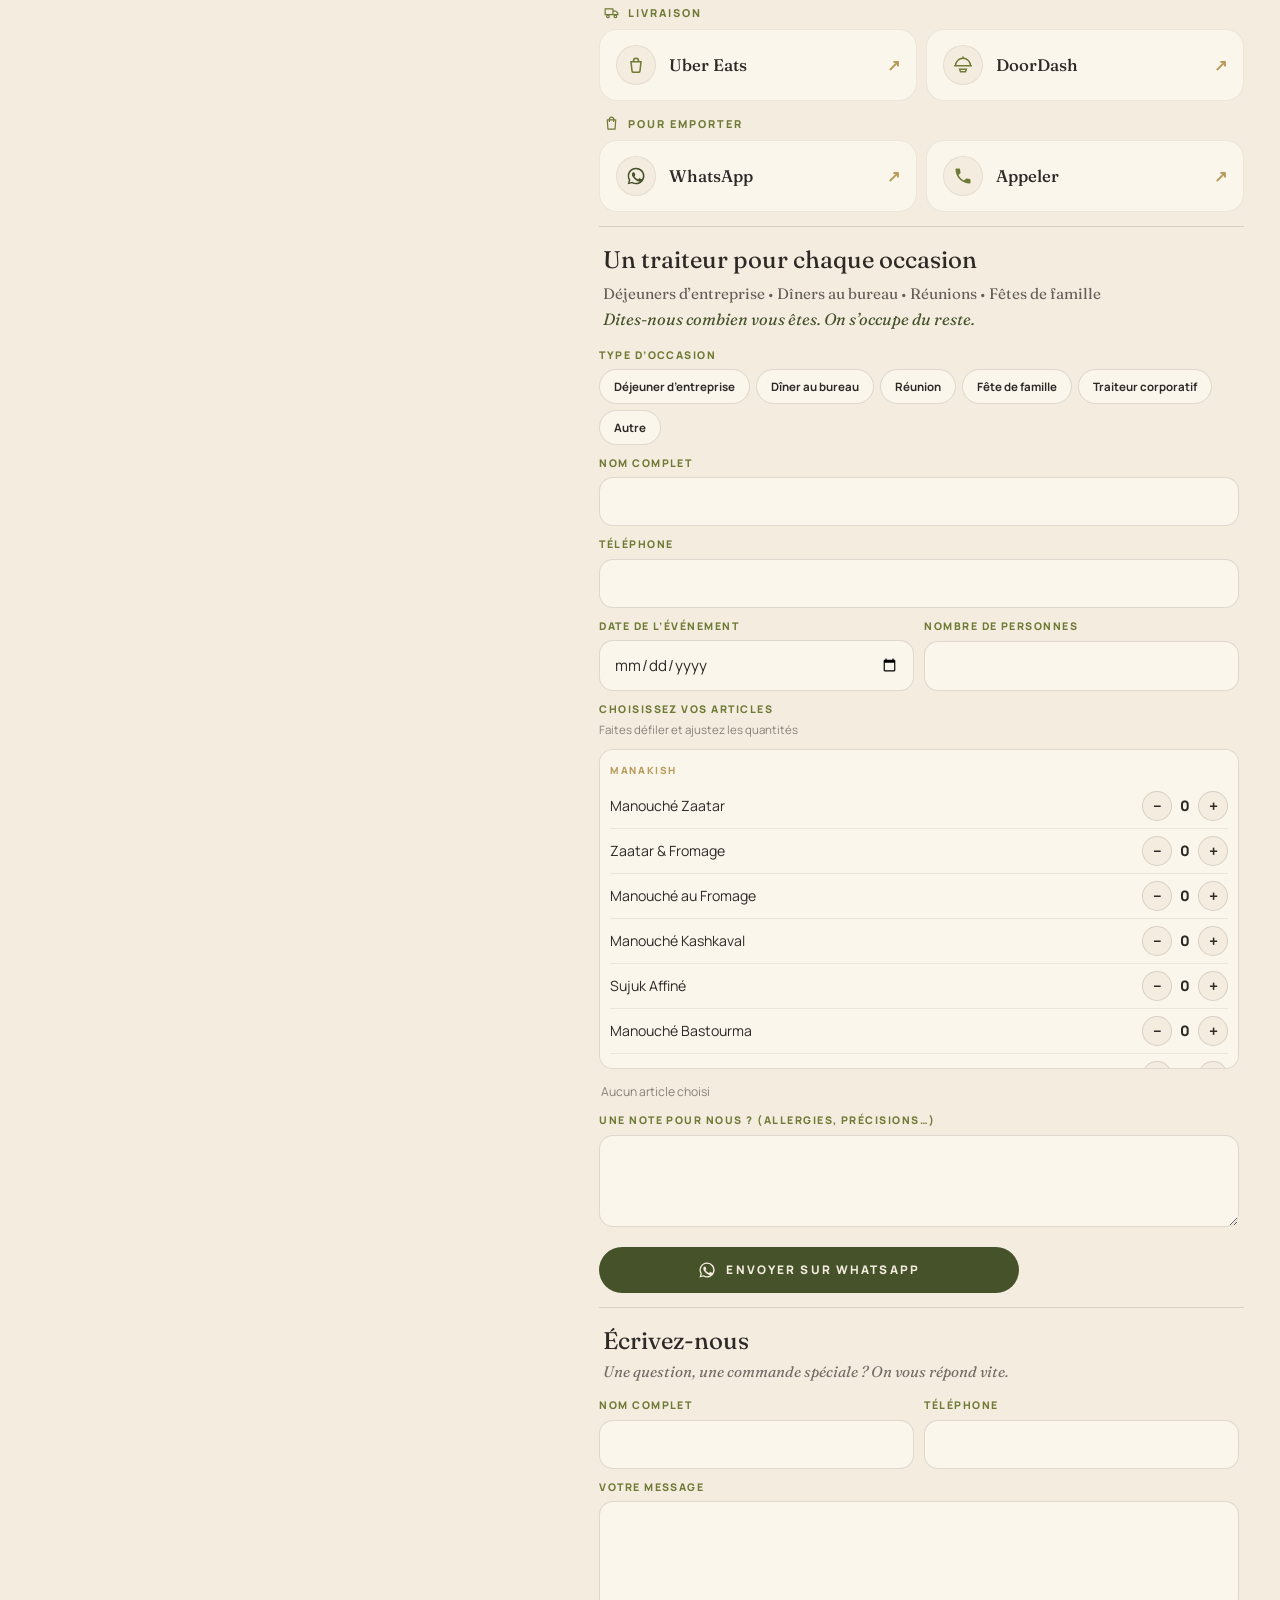
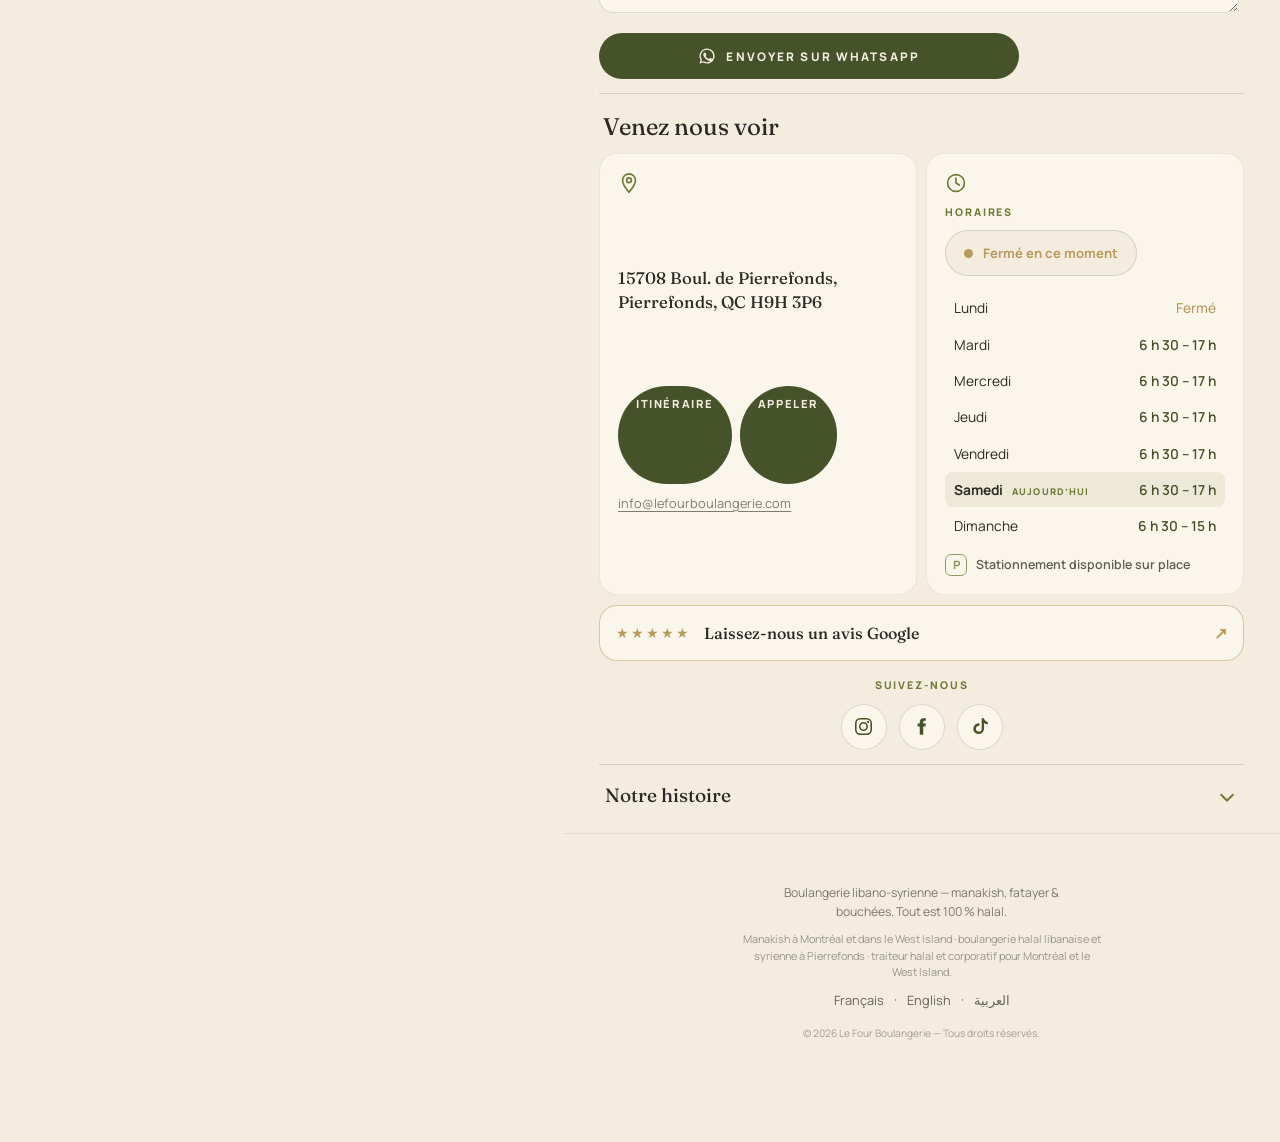
==== commit 5301b9fd: "« Mes commandes » se voit enfin Le compte existait depuis le 18, mais son entree etait la derniere l" ====
--- a/index.html
+++ b/index.html
@@ -105,7 +105,14 @@
         <i></i><i></i><i></i><i></i><i></i><i></i><i></i><i></i><i></i><i></i><i></i><i></i><i></i><i></i>
       </div>
       <div class="cover-top">
-        <span></span>
+        <!-- Le compte etait au fond de la feuille « Commander en ligne » :
+             personne n allait l y chercher. Il prend la place laissee vide
+             en face du selecteur de langue, visible des l arrivee. Masque
+             tant que /api/account ne repond pas, comme le paiement. -->
+        <button type="button" class="acct-top" id="acctTop" hidden>
+          <svg viewBox="0 0 24 24" aria-hidden="true"><circle cx="12" cy="8.5" r="3.6" fill="none" stroke="currentColor" stroke-width="1.9"/><path d="M4.8 20c.6-3.6 3.6-5.6 7.2-5.6s6.6 2 7.2 5.6" fill="none" stroke="currentColor" stroke-width="1.9" stroke-linecap="round"/></svg>
+          <span data-i18n="accountEntry">Mes commandes</span>
+        </button>
         <div class="lang-switch" role="group" aria-label="Langue">
           <button data-setlang="fr" class="is-active" lang="fr">FR</button>
           <button data-setlang="en" lang="en">EN</button>
@@ -350,7 +357,15 @@
         <div class="cart-foot" id="cartFoot" hidden>
           <label class="cfield cart-note"><span data-i18n="cartNote">Une note pour la boulangerie ?</span>
             <textarea id="cartNote" rows="2"></textarea></label>
+          <!-- Le detail n apparait que s il y a vraiment de la taxe : un
+               panier de boites de 6 n affiche que son total. -->
+          <div class="cart-tax" id="cartTax" hidden>
+            <p><span data-i18n="cartSubtotal">Sous-total</span><b id="cartSub">—</b></p>
+            <p><span data-i18n="taxTps">TPS (5 %)</span><b id="cartTps">—</b></p>
+            <p><span data-i18n="taxTvq">TVQ (9,975 %)</span><b id="cartTvq">—</b></p>
+          </div>
           <p class="cart-total"><span data-i18n="cartTotal">Total</span><b id="cartTotal">—</b></p>
+          <p class="cart-taxnote" id="cartTaxNote" data-i18n="taxNote" hidden>Taxes sur les portions individuelles.</p>
           <p class="cart-hint" data-i18n="cartHint">On confirme tout par WhatsApp avant de préparer.</p>
           <!-- paiement en ligne : masque tant que STRIPE_SECRET_KEY n est pas
                configure sur Vercel, pour ne jamais montrer un bouton mort -->
@@ -369,6 +384,39 @@
   </div>
 
   <!-- ═══════ order chooser sheet ═══════ -->
+  <!-- ══ compte client (facultatif) ══════════════════════════════════ -->
+  <div id="acsheet" aria-hidden="true" role="dialog" aria-modal="true">
+    <div class="sheet-veil" data-acclose></div>
+    <div class="sheet-card acsheet-card">
+      <div class="sheet-grab" data-acclose><i></i></div>
+      <div class="sheet-scroll">
+        <h3 class="sheet-name" data-i18n="accountTitle">Mes commandes</h3>
+
+        <!-- hors connexion : le formulaire -->
+        <div id="acForm">
+          <p class="ac-intro" data-i18n="accountIntro">Un compte garde vos commandes passées.</p>
+          <label class="cfield"><span data-i18n="accountEmail">Courriel</span>
+            <input type="email" id="acEmail" autocomplete="email" inputmode="email" required></label>
+          <label class="cfield"><span data-i18n="accountPassword">Mot de passe</span>
+            <input type="password" id="acPassword" autocomplete="current-password" minlength="8" required></label>
+          <p class="ac-error" id="acError" hidden></p>
+          <button type="button" class="btn-block btn-pay" id="acGo" data-i18n="accountSignIn">Se connecter</button>
+          <button type="button" class="ac-switch" id="acSwitch" data-i18n="accountToCreate">Pas encore de compte ? En créer un</button>
+          <p class="ac-hint" data-i18n="accountHint">Utilisez le même courriel qu’à la caisse.</p>
+        </div>
+
+        <!-- connecte : l historique -->
+        <div id="acHome" hidden>
+          <p class="ac-who" id="acWho"></p>
+          <div class="ac-orders" id="acOrders"></div>
+          <button type="button" class="ac-switch" id="acOut" data-i18n="accountOut">Se déconnecter</button>
+        </div>
+
+        <button class="sheet-close btn-block" data-acclose data-i18n="close">Fermer</button>
+      </div>
+    </div>
+  </div>
+
   <div id="osheet" aria-hidden="true" role="dialog" aria-modal="true">
     <div class="sheet-veil" data-oclose></div>
     <div class="sheet-card osheet-card">
@@ -376,6 +424,20 @@
       <div class="sheet-scroll">
         <h3 class="sheet-name" data-i18n="orderHow">Comment voulez-vous commander ?</h3>
         <div class="ochoice">
+          <!-- payer en ligne : premiere option, mais masquee tant que Stripe
+               n est pas configure (voir #cartPay dans main.js) -->
+          <div id="osPayGroup" hidden>
+            <p class="og-label"><svg viewBox="0 0 24 24" aria-hidden="true"><rect x="2.5" y="5.5" width="19" height="13" rx="2.5" fill="none" stroke="currentColor" stroke-width="1.7"/><path d="M2.5 10h19" stroke="currentColor" stroke-width="1.7"/><path d="M6 14.5h3.5" stroke="currentColor" stroke-width="1.7" stroke-linecap="round"/></svg><span data-i18n="payOnline">Payer en ligne</span></p>
+            <div class="order-grid order-grid--solo">
+              <button type="button" class="obtn obtn--pay" id="osPay" data-track="pay_sheet_click">
+                <span class="obtn-ic"><svg viewBox="0 0 24 24" aria-hidden="true"><rect x="2.5" y="5.5" width="19" height="13" rx="2.5" fill="none" stroke="currentColor" stroke-width="1.8"/><path d="M2.5 10h19" stroke="currentColor" stroke-width="1.8"/><path d="M6 14.5h3.5" stroke="currentColor" stroke-width="1.8" stroke-linecap="round"/></svg></span>
+                <b id="osPayLabel" data-i18n="payCard">Payer par carte</b>
+                <i class="obtn-arrow" id="osPayTotal" aria-hidden="true">→</i>
+              </button>
+            </div>
+            <p class="opay-hint" id="osPayHint" data-i18n="payPickFirst">Choisissez vos articles, puis payez par carte.</p>
+          </div>
+
           <p class="og-label"><svg viewBox="0 0 24 24" aria-hidden="true"><path d="M3 7h11v8H3zM14 10h4l3 3v2h-7z" fill="none" stroke="currentColor" stroke-width="1.7" stroke-linejoin="round"/><circle cx="7" cy="17.5" r="1.8" fill="none" stroke="currentColor" stroke-width="1.7"/><circle cx="17.5" cy="17.5" r="1.8" fill="none" stroke="currentColor" stroke-width="1.7"/></svg><span data-i18n="delivery">Livraison</span></p>
           <div class="order-grid">
             <a class="obtn" id="osUber" target="_blank" rel="noopener" data-track="uber_eats_click"><span class="obtn-ic"><svg viewBox="0 0 24 24"><path d="M6 8h12l-1.2 11a2 2 0 0 1-2 1.8H9.2a2 2 0 0 1-2-1.8L6 8z" fill="none" stroke="currentColor" stroke-width="1.8"/><path d="M9 8V7a3 3 0 0 1 6 0v1" fill="none" stroke="currentColor" stroke-width="1.8"/></svg></span><b>Uber Eats</b><i class="obtn-arrow">↗</i></a>
@@ -385,6 +447,18 @@
           <div class="order-grid">
             <a class="obtn obtn--wa" id="osWA" target="_blank" rel="noopener" data-track="whatsapp_click"><span class="obtn-ic"><svg viewBox="0 0 24 24"><path d="M12 2a10 10 0 0 0-8.65 15L2 22l5.15-1.35A10 10 0 1 0 12 2zm0 1.8a8.2 8.2 0 1 1-4.19 15.25l-.3-.18-3.12.82.83-3.04-.19-.31A8.2 8.2 0 0 1 12 3.8zM8.9 7.4c-.2 0-.52.07-.79.36-.27.29-1.04 1.02-1.04 2.49 0 1.47 1.07 2.89 1.22 3.09.15.2 2.11 3.22 5.11 4.51 2.49 1.07 3 .86 3.54.81.54-.05 1.74-.71 1.99-1.4.25-.69.25-1.28.17-1.4-.07-.12-.27-.2-.57-.35-.3-.15-1.74-.86-2.01-.96-.27-.1-.47-.15-.67.15-.2.3-.77.96-.94 1.16-.17.2-.35.22-.65.07-.3-.15-1.25-.46-2.38-1.47a8.9 8.9 0 0 1-1.65-2.05c-.17-.3-.02-.46.13-.61.13-.13.3-.35.45-.52.15-.17.2-.3.3-.5.1-.2.05-.37-.02-.52-.07-.15-.66-1.61-.91-2.2-.24-.58-.49-.5-.67-.51l-.51-.01z" fill="currentColor"/></svg></span><b>WhatsApp</b><i class="obtn-arrow">↗</i></a>
             <a class="obtn" id="osCall" data-track="call_click"><span class="obtn-ic"><svg viewBox="0 0 24 24"><path d="M6.62 10.79c1.44 2.83 3.76 5.14 6.59 6.59l2.2-2.2c.27-.27.67-.36 1.02-.24 1.12.37 2.33.57 3.57.57.55 0 1 .45 1 1V20c0 .55-.45 1-1 1-9.39 0-17-7.61-17-17 0-.55.45-1 1-1h3.5c.55 0 1 .45 1 1 0 1.25.2 2.45.57 3.57.11.35.03.74-.25 1.02l-2.2 2.2z" fill="currentColor"/></svg></span><b data-i18n="call">Appeler</b><i class="obtn-arrow">↗</i></a>
+          </div>
+          <!-- le compte est facultatif : masque tant que le stockage n est
+               pas configure, exactement comme le paiement -->
+          <div id="osAccountGroup" hidden>
+            <p class="og-label"><svg viewBox="0 0 24 24" aria-hidden="true"><circle cx="12" cy="8.5" r="3.6" fill="none" stroke="currentColor" stroke-width="1.7"/><path d="M4.8 20c.6-3.6 3.6-5.6 7.2-5.6s6.6 2 7.2 5.6" fill="none" stroke="currentColor" stroke-width="1.7" stroke-linecap="round"/></svg><span data-i18n="accountEntry">Mes commandes</span><em class="og-opt" data-i18n="accountOptional">Facultatif</em></p>
+            <div class="order-grid order-grid--solo">
+              <button type="button" class="obtn" id="osAccount" data-track="account_open">
+                <span class="obtn-ic"><svg viewBox="0 0 24 24" aria-hidden="true"><circle cx="12" cy="8.5" r="3.6" fill="none" stroke="currentColor" stroke-width="1.8"/><path d="M4.8 20c.6-3.6 3.6-5.6 7.2-5.6s6.6 2 7.2 5.6" fill="none" stroke="currentColor" stroke-width="1.8" stroke-linecap="round"/></svg></span>
+                <b id="osAccountLabel" data-i18n="accountEntry">Mes commandes</b>
+                <i class="obtn-arrow" aria-hidden="true">→</i>
+              </button>
+            </div>
           </div>
         </div>
         <button class="sheet-close btn-block" data-oclose data-i18n="close">Fermer</button>
--- a/css/style.css
+++ b/css/style.css
@@ -144,6 +144,31 @@
   opacity: .68; text-align: start;
 }
 [dir="rtl"] .cover-place { letter-spacing: .02em; font-size: .72rem; }
+/* Meme pastille que le selecteur de langue, en face : deux objets de
+   meme poids de part et d autre du bandeau, rien qui crie. */
+.acct-top {
+  display: inline-flex; align-items: center; gap: 7px; flex: none;
+  border: 1px solid rgba(244, 236, 223, .34); border-radius: 99px;
+  background: rgba(28, 22, 17, .35);
+  backdrop-filter: blur(6px);
+  padding: 6px 13px; cursor: pointer;
+  font: inherit; font-size: .64rem; font-weight: 700;
+  letter-spacing: .1em; text-transform: uppercase;
+  color: rgba(244, 236, 223, .82);
+  transition: background .25s, color .25s;
+}
+.acct-top:hover { background: rgba(28, 22, 17, .55); color: var(--ivory); }
+.acct-top svg { width: 15px; height: 15px; flex: none; }
+.acct-top.is-in { background: var(--ivory); color: var(--herbs); border-color: var(--ivory); }
+[dir="rtl"] .acct-top { letter-spacing: 0; font-size: .74rem; text-transform: none; }
+/* Le texte reste jusqu aux tres petits ecrans : c est lui qui rend le
+   compte trouvable, et a 375px (l iPhone courant) la place ne manque
+   pas — le selecteur de langue ne prend que 122px a droite. */
+@media (max-width: 339px) {
+  .acct-top span { display: none; }
+  .acct-top { padding: 7px 9px; }
+}
+
 .lang-switch {
   display: flex; border: 1px solid rgba(244, 236, 223, .34); border-radius: 99px; overflow: hidden;
   background: rgba(28, 22, 17, .35); flex: none;
@@ -292,6 +317,22 @@
   color: var(--gold);
 }
 [dir="rtl"] .card-sizes { letter-spacing: 0; font-size: .68rem; }
+
+/* ── Rupture de stock ─────────────────────────────────────────────
+   Le plat reste lisible : on l estompe, on barre son prix et on pose
+   l etiquette la ou se trouvent d habitude les formats. Le rendre
+   invisible ferait croire qu il a quitte la carte. */
+.card--off { opacity: .55; }
+.card--off .card-price { text-decoration: line-through; opacity: .65; }
+.card-out {
+  display: inline-block; white-space: nowrap;
+  font-size: .62rem; font-weight: 800; letter-spacing: .14em; text-transform: uppercase;
+  color: var(--ivory); background: var(--ink); opacity: .75;
+  border-radius: 99px; padding: 3px 8px;
+}
+[dir="rtl"] .card-out { letter-spacing: 0; font-size: .72rem; }
+#sheetAdd.is-out { background: var(--hair); color: var(--ink); opacity: .7; cursor: not-allowed; }
+#sheetAdd.is-out svg { display: none; }
 
 /* ── cover: halal pill + big buttons ───────────── */
 .halal {
@@ -715,6 +756,49 @@
 }
 
 /* ── feuille « Commander en ligne » ────────────── */
+/* ── compte client (facultatif) ─────────────────────────────────────
+   Meme feuille coulissante que le panier et « Commander » : la page en
+   a deja deux, une troisieme mecanique de fenetre serait une de trop. */
+#acsheet { position: fixed; inset: 0; z-index: 915; visibility: hidden; }
+#acsheet.is-open { visibility: visible; }
+#acsheet .sheet-veil { opacity: 0; transition: opacity .35s; }
+#acsheet.is-open .sheet-veil { opacity: 1; }
+.acsheet-card { max-height: 88svh; transform: translateY(105%); }
+#acsheet.is-open .acsheet-card { transform: translateY(0); }
+.acsheet-card .sheet-scroll { justify-items: stretch; text-align: start; }
+.acsheet-card .sheet-name { text-align: center; }
+.ac-intro { font-size: .88rem; line-height: 1.55; opacity: .75; margin-bottom: 14px; }
+.ac-hint { font-size: .76rem; opacity: .55; line-height: 1.5; margin-top: 12px; }
+.ac-error {
+  font-size: .82rem; line-height: 1.45; color: #8C3A31;
+  background: #fbf1ef; border: 1px solid #e8cdc8;
+  border-radius: 10px; padding: 9px 11px; margin-bottom: 10px;
+}
+.ac-who { font-size: .82rem; opacity: .6; margin-bottom: 12px; word-break: break-all; }
+.ac-switch {
+  font: inherit; font-size: .82rem; background: none; border: 0; cursor: pointer;
+  color: var(--herbs); text-decoration: underline; padding: 12px 0 0; width: 100%;
+}
+.ac-orders { display: grid; gap: 10px; }
+.aco { border: 1px solid var(--hair-soft); background: var(--paper); border-radius: 14px; padding: 11px 13px; }
+.aco header { display: flex; justify-content: space-between; align-items: baseline; gap: 10px; margin-bottom: 6px; }
+.aco header span { font-size: .74rem; opacity: .55; }
+.aco header b { font-family: var(--serif); font-size: 1.05rem; color: var(--herbs); }
+.aco ul { list-style: none; display: grid; gap: 2px; font-size: .86rem; margin-bottom: 9px; }
+.aco-again {
+  font: inherit; font-size: .74rem; font-weight: 800; letter-spacing: .12em;
+  text-transform: uppercase; cursor: pointer; width: 100%;
+  border: 1px solid var(--herbs); background: none; color: var(--herbs);
+  border-radius: 99px; padding: 9px 12px;
+}
+.aco-again:disabled { opacity: .55; cursor: default; border-style: dashed; }
+[dir="rtl"] .aco-again { letter-spacing: 0; font-size: .86rem; text-transform: none; }
+.og-opt {
+  font-style: normal; font-size: .6rem; font-weight: 700; letter-spacing: .1em;
+  text-transform: uppercase; opacity: .45; margin-inline-start: 8px;
+}
+[dir="rtl"] .og-opt { letter-spacing: 0; font-size: .7rem; }
+
 #osheet { position: fixed; inset: 0; z-index: 910; visibility: hidden; }
 #osheet.is-open { visibility: visible; }
 #osheet .sheet-veil { opacity: 0; transition: opacity .35s; }
@@ -952,6 +1036,18 @@
 .cline-qty i { font-style: normal; min-width: 20px; text-align: center; font-weight: 700; font-size: .92rem; }
 .cart-foot { width: 100%; display: grid; gap: 10px; margin-top: 12px; }
 .cart-note { text-align: start; }
+/* Le detail des taxes se lit comme un recu : discret, aligne sur le total
+   qui le suit, et c est lui qui porte le trait de separation puisqu il
+   vient en premier. */
+.cart-tax {
+  display: grid; gap: 4px;
+  border-top: 1px solid var(--hair); padding-top: 12px;
+  font-size: .78rem;
+}
+.cart-tax p { display: flex; justify-content: space-between; align-items: baseline; opacity: .72; }
+.cart-tax b { font-weight: 700; font-variant-numeric: tabular-nums; }
+.cart-tax + .cart-total { border-top: 0; padding-top: 2px; }
+.cart-taxnote { font-size: .7rem; opacity: .5; text-align: start; line-height: 1.45; margin-top: -4px; }
 .cart-total {
   display: flex; justify-content: space-between; align-items: baseline;
   border-top: 1px solid var(--hair); padding-top: 12px;
@@ -960,8 +1056,10 @@
 [dir="rtl"] .cart-total { letter-spacing: .02em; font-size: .84rem; }
 .cart-total b { font-family: var(--serif); font-size: 1.4rem; color: var(--herbs); letter-spacing: 0; }
 .cart-hint { font-size: .74rem; opacity: .55; text-align: center; }
-#cartSend { display: flex; align-items: center; justify-content: center; gap: 9px; margin-top: 0; }
-#cartSend svg { width: 18px; height: 18px; flex: none; }
+#cartSend, #cartPay { display: flex; align-items: center; justify-content: center; gap: 9px; margin-top: 0; }
+/* sans taille explicite, un SVG inline retombe sur 300x150 : l icone de carte
+   remplissait tout le bouton sur mobile */
+#cartSend svg, #cartPay svg { width: 18px; height: 18px; flex: none; }
 .link-btn {
   font-size: .72rem; font-weight: 700; letter-spacing: .14em; text-transform: uppercase;
   opacity: .55; padding: 10px; width: 100%;
@@ -1049,6 +1147,15 @@
 .btn-pay {
   background: var(--herbs); color: var(--ivory);
   border: 1px solid var(--herbs);
+  margin-top: 12px;
 }
 .btn-pay[disabled] { opacity: .6; pointer-events: none; }
 @media (hover: hover) { .btn-pay:hover { background: var(--olive); border-color: var(--olive); } }
+
+/* l option « payer en ligne » dans la feuille Commander */
+.order-grid--solo { grid-template-columns: 1fr; }
+.obtn--pay { background: var(--herbs); border-color: var(--herbs); color: var(--ivory); }
+.obtn--pay .obtn-ic { color: var(--herbs); }   /* pastille ivoire : l icone doit etre sombre */
+@media (hover: hover) { .obtn--pay:hover { background: var(--olive); border-color: var(--olive); } }
+.opay-hint { font-size: .78rem; opacity: .62; margin: 8px 2px 2px; line-height: 1.45; }
+#osPayTotal { font-style: normal; font-weight: 700; }
